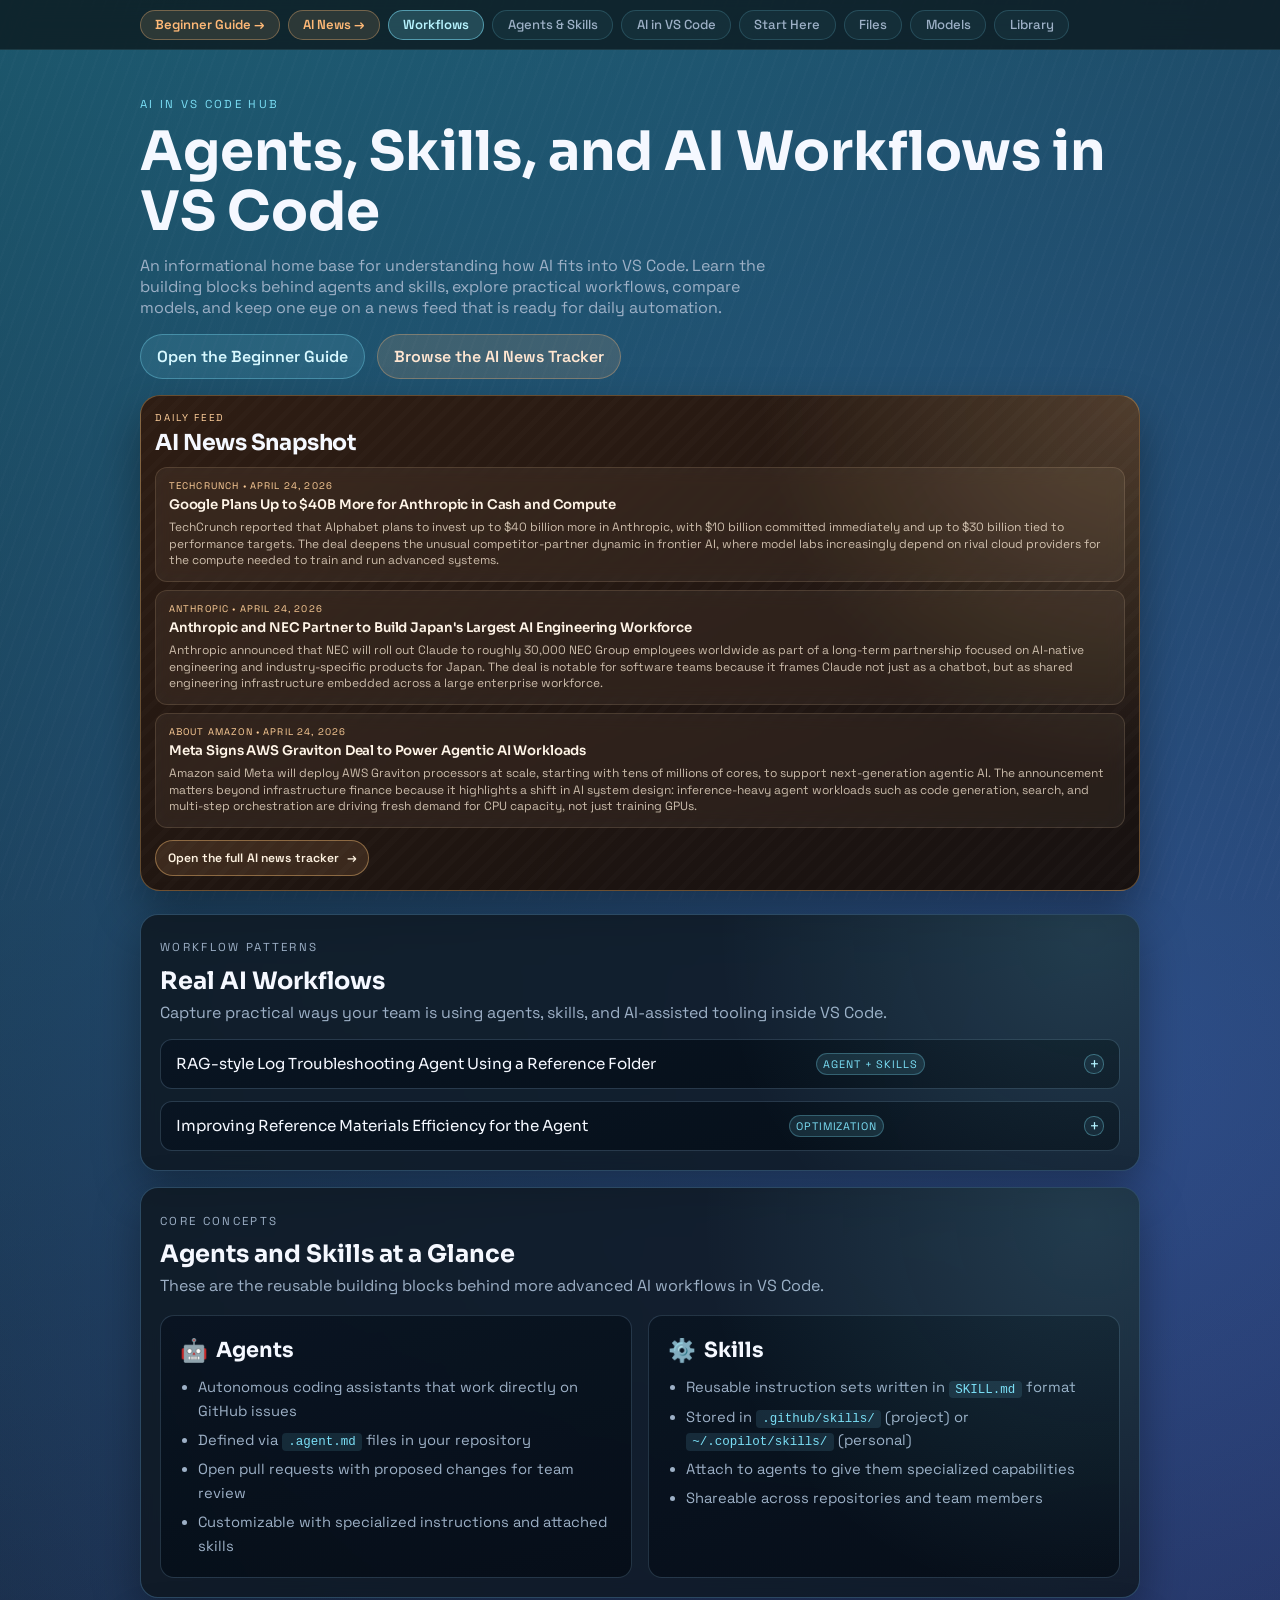
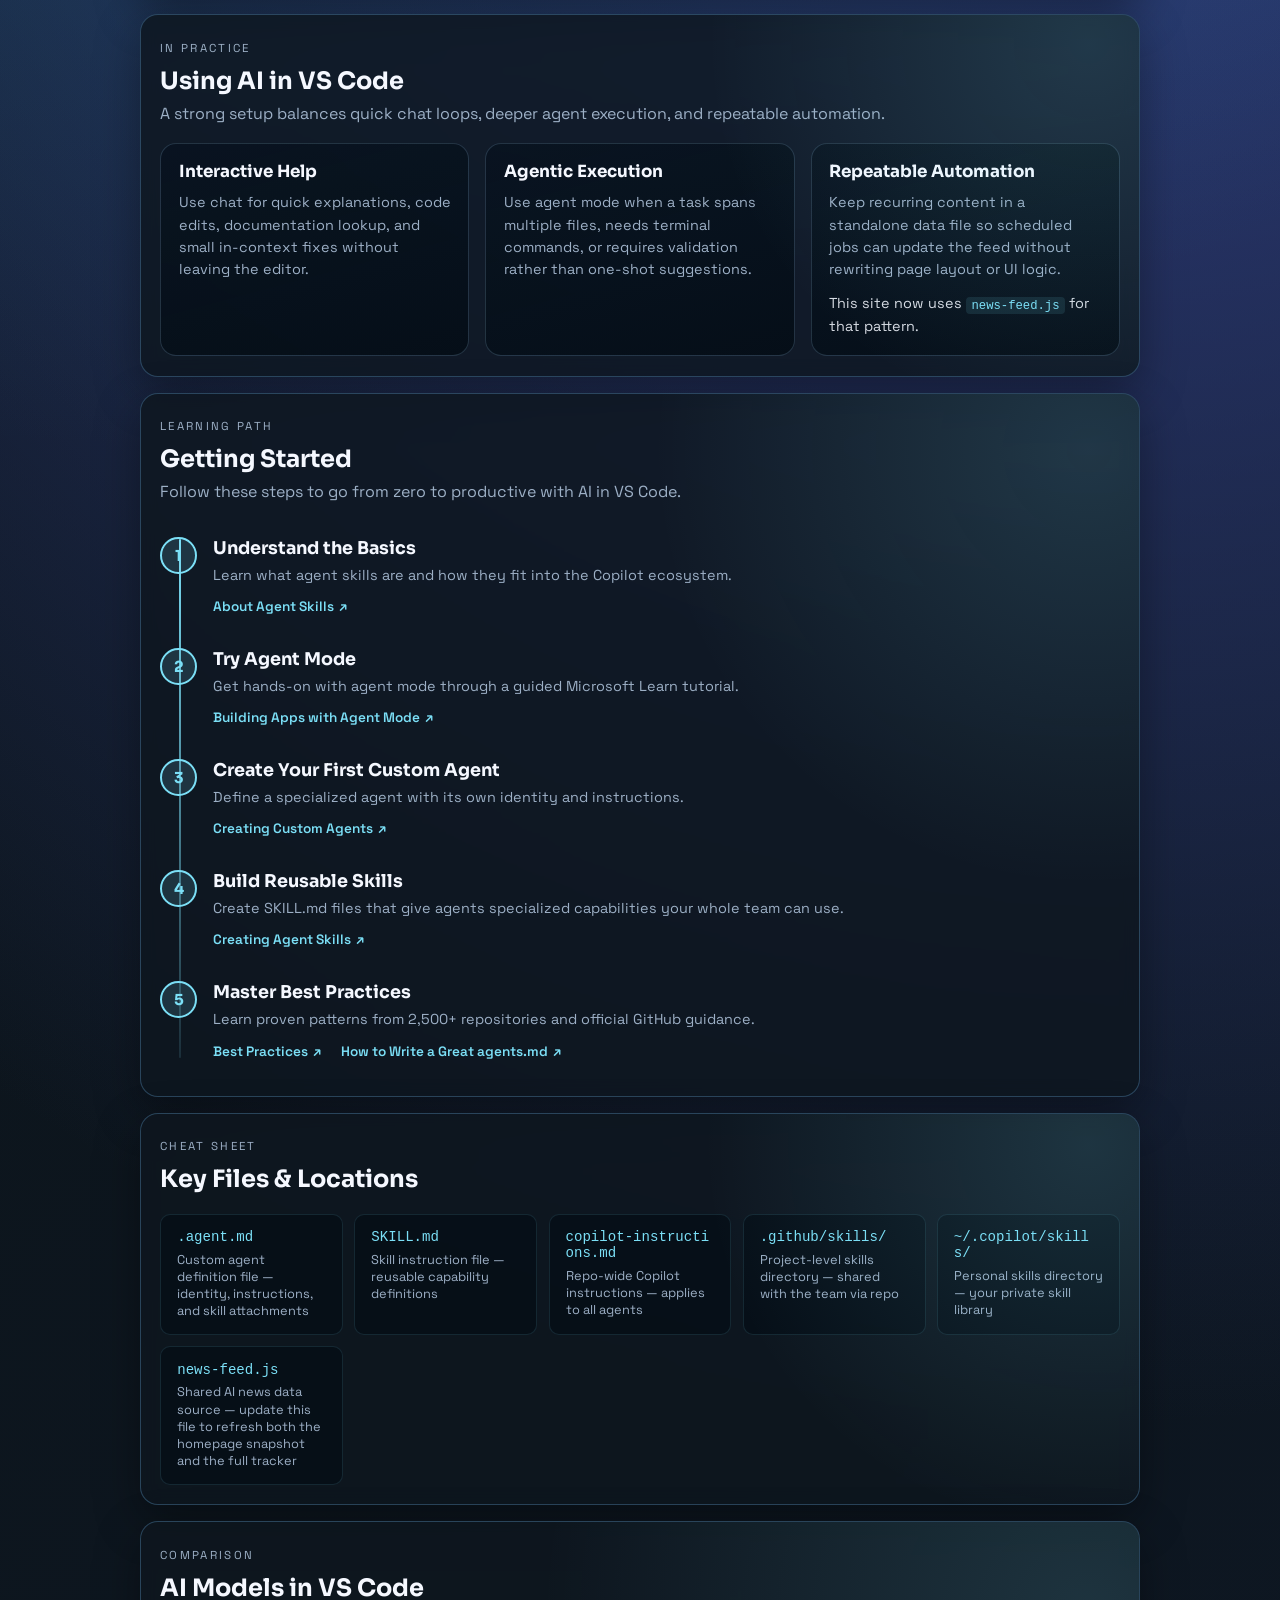
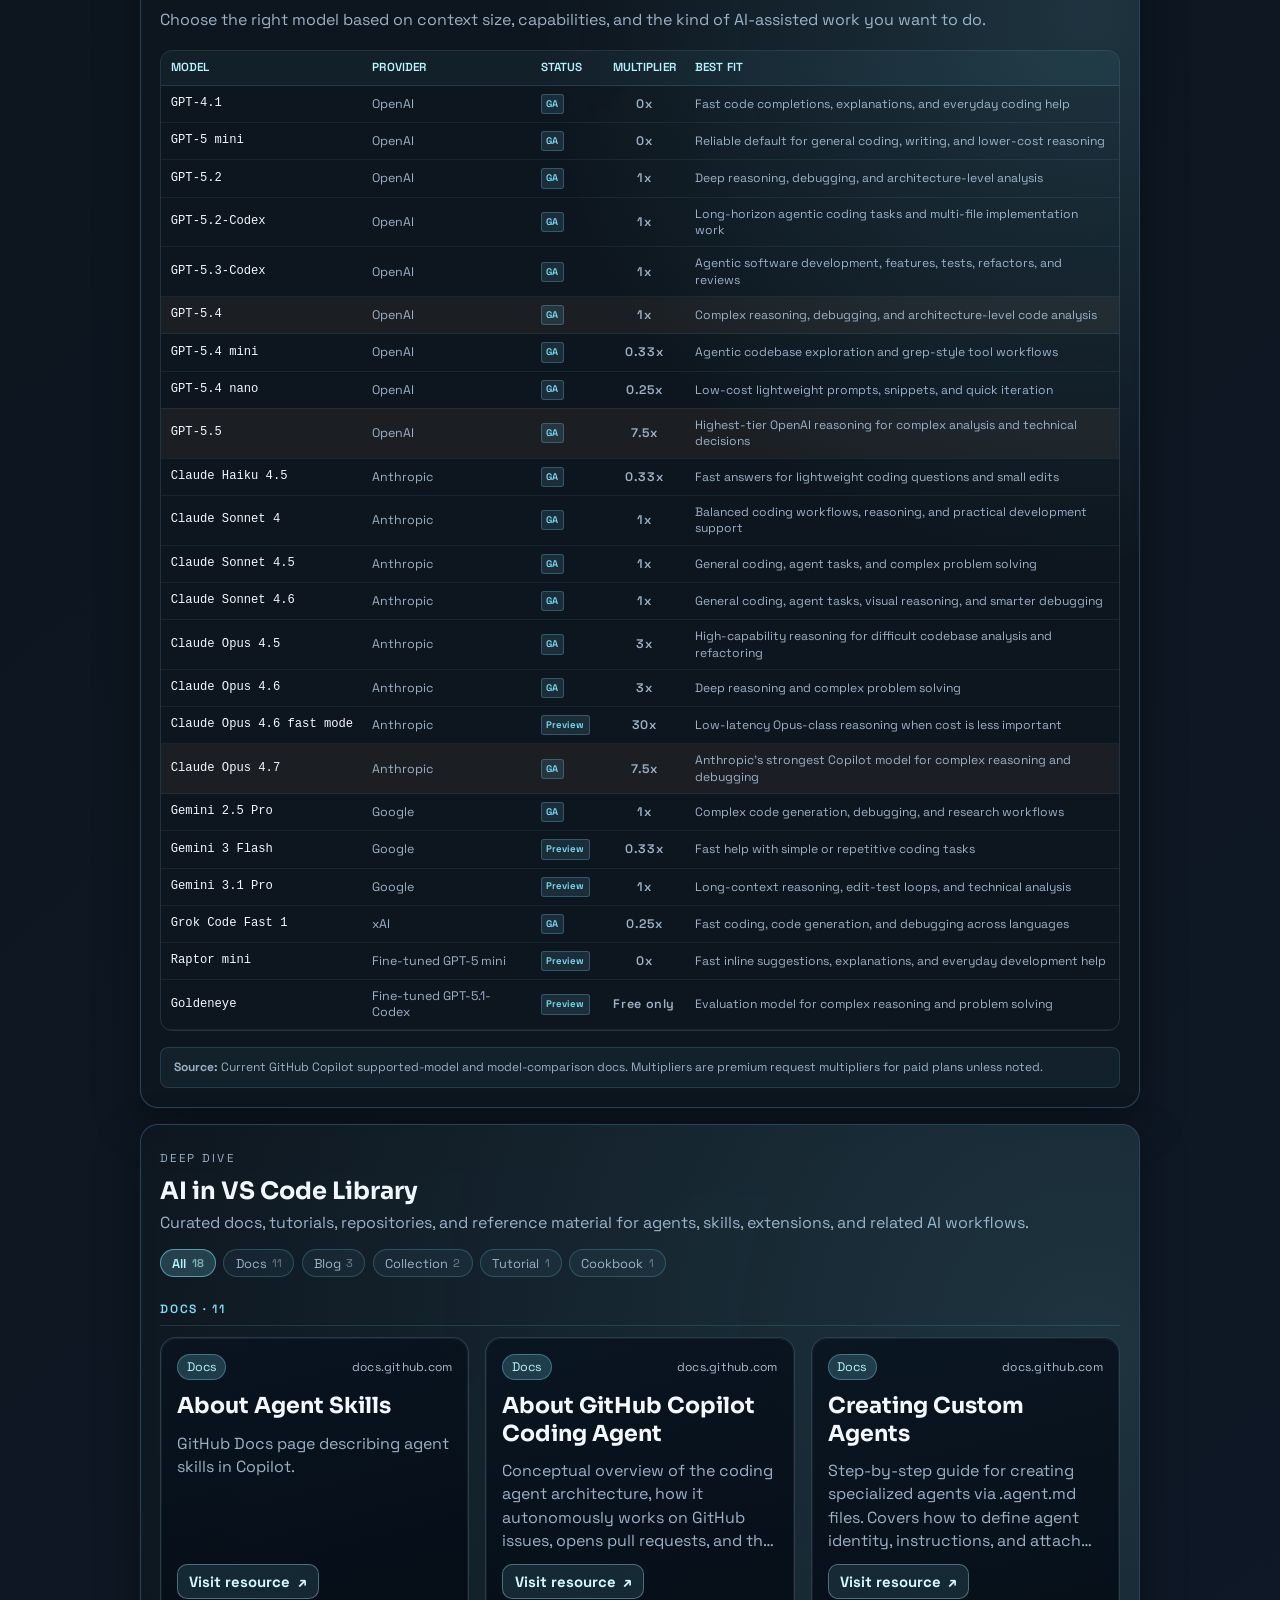
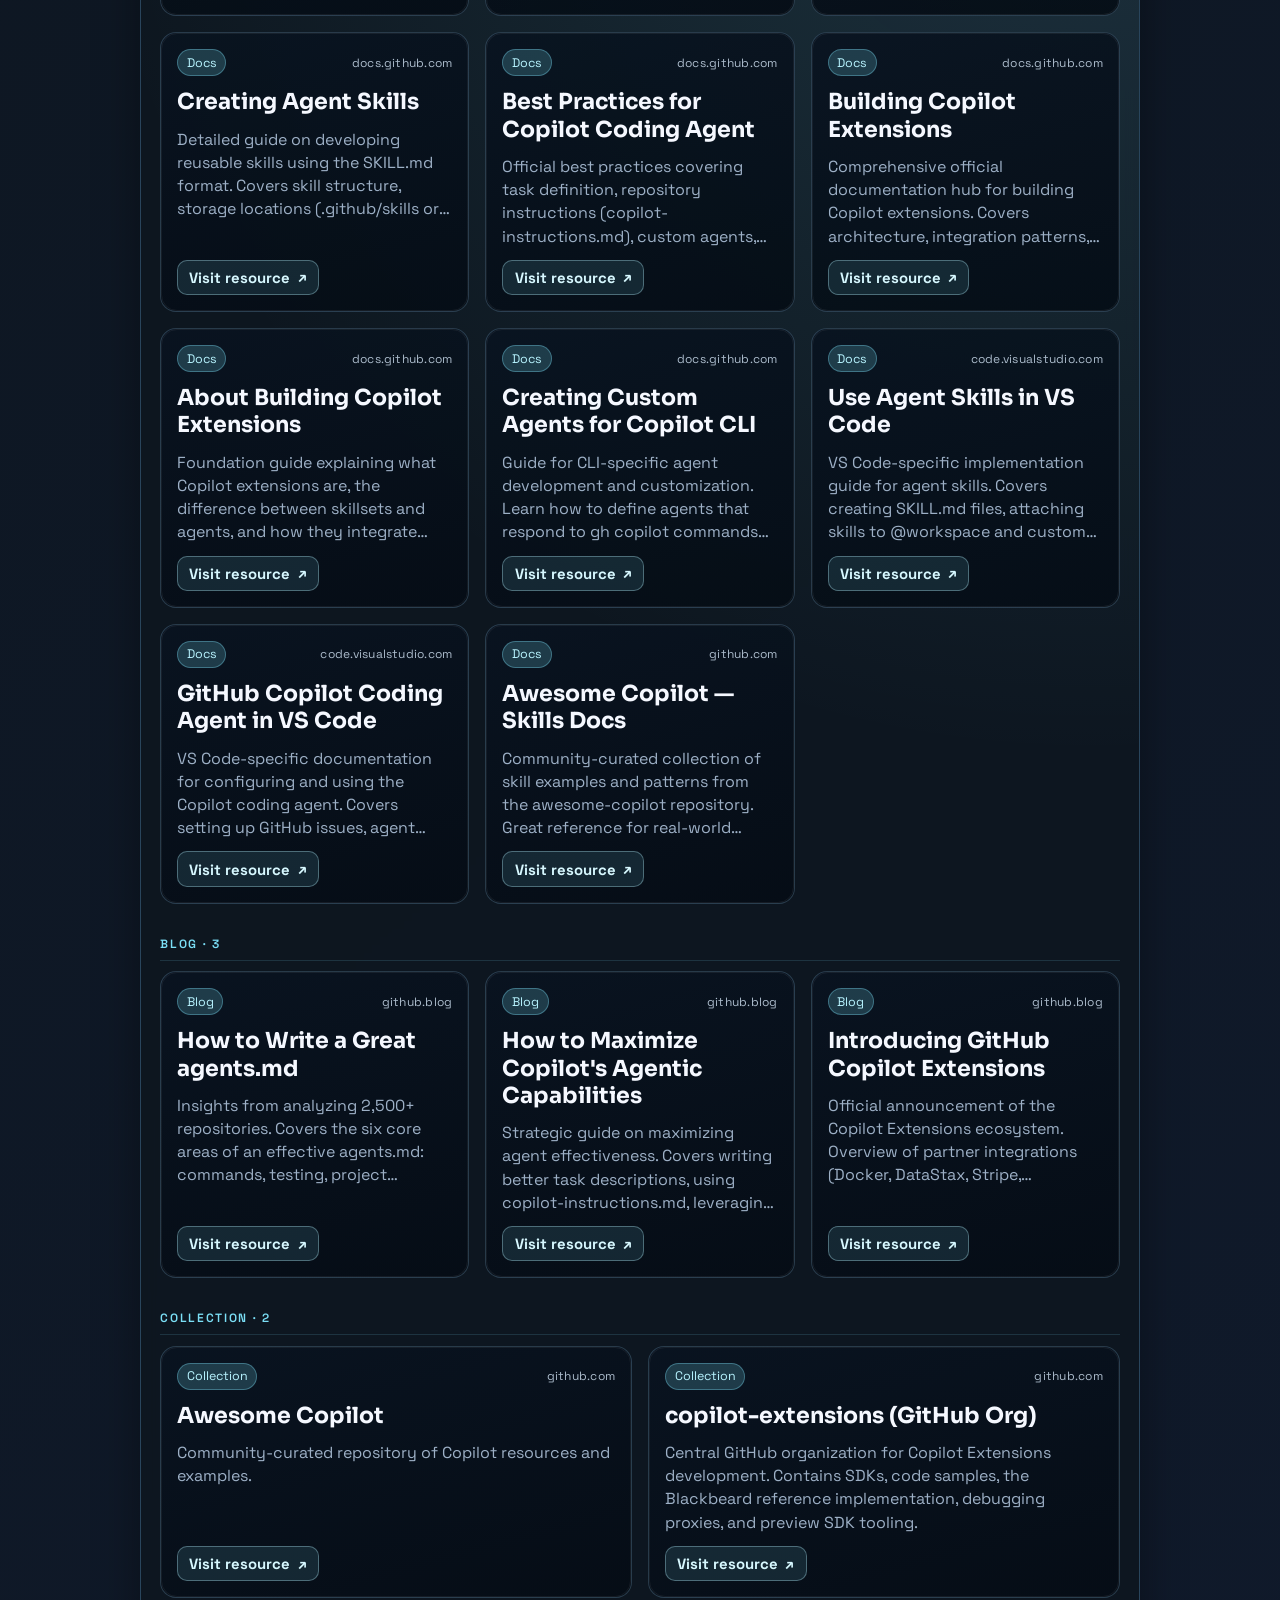
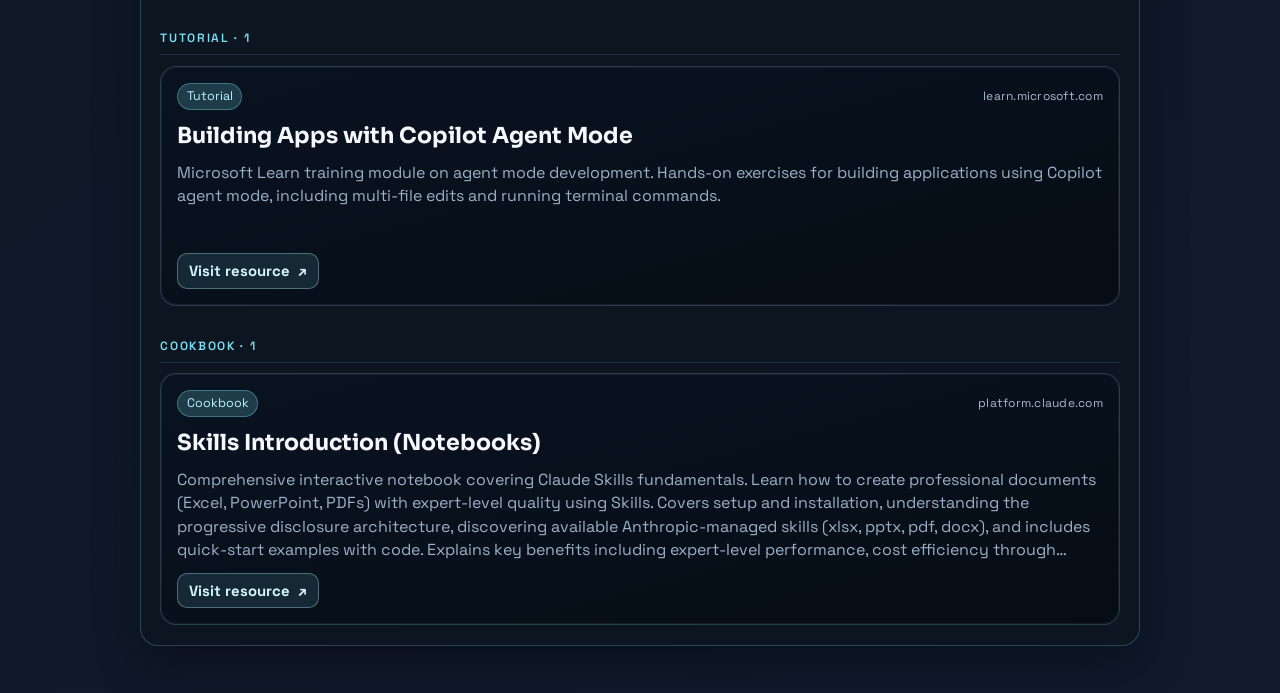
==== index.html @ 8aee8ef6 "Update Copilot model comparison table" ====
<!doctype html>
<html lang="en">
  <head>
    <meta charset="UTF-8" />
    <meta name="viewport" content="width=device-width, initial-scale=1.0" />
    <title>AI in VS Code Hub — Agents, Skills, News &amp; Workflows</title>
    <meta
      name="description"
      content="An informational hub for using AI in VS Code. Learn agents and skills, explore practical workflows, compare models, and track AI news from a daily-updated feed."
    />
    <link rel="preconnect" href="https://fonts.googleapis.com" />
    <link rel="preconnect" href="https://fonts.gstatic.com" crossorigin />
    <link
      href="https://fonts.googleapis.com/css2?family=Space+Grotesk:wght@400;500;700&family=Sora:wght@500;700&display=swap"
      rel="stylesheet"
    />
    <link rel="stylesheet" href="styles.css" />
  </head>
  <body>
    <div class="background-glow" aria-hidden="true"></div>

    <!-- ── Sticky Section Nav ─────────────────────────────── -->
    <nav class="section-nav nav-visible-always" id="section-nav" aria-label="Page sections">
      <div class="section-nav-inner">
        <a href="guide.html" class="nav-pill nav-pill-back">Beginner Guide &#8594;</a>
        <a href="news.html" class="nav-pill nav-pill-back">AI News &#8594;</a>
        <a href="#use-cases" class="nav-pill active">Workflows</a>
        <a href="#overview" class="nav-pill active">Agents &amp; Skills</a>
        <a href="#ai-in-vscode" class="nav-pill">AI in VS Code</a>
        <a href="#getting-started" class="nav-pill">Start Here</a>
        <a href="#quick-ref" class="nav-pill">Files</a>
        <a href="#models" class="nav-pill">Models</a>
        <a href="#resources" class="nav-pill">Library</a>
      </div>
    </nav>

    <main class="page">

      <!-- ── Hero + News Sidebar ───────────────────────────── -->
      <section class="hero-shell reveal" aria-labelledby="page-title">
        <header class="hero">
          <p class="eyebrow">AI in VS Code Hub</p>
          <h1 id="page-title">Agents, Skills, and AI Workflows in VS Code</h1>
          <p class="hero-copy">
            An informational home base for understanding how AI fits into VS Code.
            Learn the building blocks behind agents and skills, explore practical workflows,
            compare models, and keep one eye on a news feed that is ready for daily automation.
          </p>
          <div class="hero-actions">
            <a href="guide.html" class="hero-guide-link">Open the Beginner Guide</a>
            <a href="news.html" class="hero-guide-link hero-guide-link-secondary">Browse the AI News Tracker</a>
          </div>
        </header>

        <aside class="news-sidebar" aria-labelledby="latest-news-heading">
          <div class="news-sidebar-head">
            <p class="news-sidebar-kicker">Daily Feed</p>
            <h2 id="latest-news-heading">AI News Snapshot</h2>

          </div>
          <div class="latest-news-list" id="latest-news-list" role="list"></div>
          <a class="news-sidebar-link" href="news.html">Open the full AI news tracker</a>
        </aside>
      </section>

      <!-- ── Use Cases Panel ──────────────────────────────── -->
      <section class="panel reveal" id="use-cases" aria-labelledby="use-cases-heading">
        <div class="panel-head">
          <p class="eyebrow">Workflow Patterns</p>
          <h2 id="use-cases-heading">Real AI Workflows</h2>
          <p>Capture practical ways your team is using agents, skills, and AI-assisted tooling inside VS Code.</p>
        </div>

        <div class="use-cases-list">
          <details class="use-case-item">
            <summary>
              <span class="use-case-title">RAG-style Log Troubleshooting Agent Using a Reference Folder</span>
              <span class="use-case-tag">Agent + Skills</span>
            </summary>
            <div class="use-case-body">
              <p>
                Build a dedicated Copilot agent that uses a reference folder of documentation you choose and can alter,
                incident notes, and snippets of common issues to troubleshoot new logs faster with retrieval-style context.
              </p>

              <h3>How To Set It Up</h3>
              <ol class="use-case-steps">
                <li>Create a <code>reference/</code> folder with the exact reference documents you want it to use, known error signatures, and resolution notes.</li>
                <li>Add a custom <code>.agent.md</code> focused on troubleshooting and root-cause analysis.</li>
                <li>Create one or more <code>SKILL.md</code> files for parsing logs, matching patterns, and proposing fixes.</li>
                <li>Attach those skills to the agent so it consistently follows your triage workflow.</li>
                <li>Prompt the agent with new logs and ask it to compare against the reference folder before recommending actions.</li>

              </ol>

              <h3>Why This Works Well</h3>
              <ul class="use-case-points">
                <li>Keeps the agent focused, and if you add limits to the tools it can't attempt any rewrites.</li>
                <li>Reduces repeated manual searching across old tickets and files.</li>
                <li>You are able to prompt it to ensure the responses it gives meet your standards to reduce edits before passing information along, and to speed checking the results</li>
                <li>You can ask for it to find links to the information in the documentation to support its answers</li>
              </ul>

              <h3>Copilot Build Assist</h3>
              <p>
                Copilot can help generate both the agent and skills: ask it to scaffold your
                <code>.agent.md</code>, draft <code>SKILL.md</code> instructions, and refine prompts for better
                troubleshooting output over time.
              </p>
              <p>
                <strong>Tip:</strong> Use Copilot and explain what you want the agent to focus on. After it writes the
                agent for you, ask Copilot if there are any useful skills it sees that might help the agent
                function better. It is amazing what it can come up with to help itself improve.
              </p>
            </div>
          </details>

          <details class="use-case-item">
            <summary>
              <span class="use-case-title">Improving Reference Materials Efficiency for the Agent</span>
              <span class="use-case-tag">Optimization</span>
            </summary>
            <div class="use-case-body">
              <p>
                You can take the reference folder you created, and prompt the agent to go through the files and restructure them for its efficiency. Create new documents to document types that are more efficient, and rename or reorganize to improve retrieval, and use less tokens. This is a great way to optimize the agent's performance without changing the underlying code of the agent or skills, just by improving the materials it uses to reference.
              </p>
              <br />
              <p>
                <strong>Tip:</strong> Make sure you tell the agent not to 'rewrite' the information, but to only restructure it. You don't want to lose any of the important information, just make it more efficient for the agent to reference.
              </p>
            </div>
          </details>
        </div>
      </section>

      <!-- ── Overview Panel ─────────────────────────────────── -->
      <section class="panel reveal" id="overview" aria-labelledby="overview-heading">
        <div class="panel-head">
          <p class="eyebrow">Core Concepts</p>
          <h2 id="overview-heading">Agents and Skills at a Glance</h2>
          <p>These are the reusable building blocks behind more advanced AI workflows in VS Code.</p>
        </div>
        <div class="overview-grid">
          <div class="overview-card">
            <h3>
              <span class="overview-icon" aria-hidden="true">&#x1F916;</span>
              Agents
            </h3>
            <ul class="overview-list">
              <li>Autonomous coding assistants that work directly on GitHub issues</li>
              <li>Defined via <code>.agent.md</code> files in your repository</li>
              <li>Open pull requests with proposed changes for team review</li>
              <li>Customizable with specialized instructions and attached skills</li>
            </ul>
          </div>
          <div class="overview-card">
            <h3>
              <span class="overview-icon" aria-hidden="true">&#x2699;&#xFE0F;</span>
              Skills
            </h3>
            <ul class="overview-list">
              <li>Reusable instruction sets written in <code>SKILL.md</code> format</li>
              <li>Stored in <code>.github/skills/</code> (project) or <code>~/.copilot/skills/</code> (personal)</li>
              <li>Attach to agents to give them specialized capabilities</li>
              <li>Shareable across repositories and team members</li>
            </ul>
          </div>
        </div>
      </section>

      <!-- ── AI in VS Code Panel ───────────────────────────── -->
      <section class="panel reveal" id="ai-in-vscode" aria-labelledby="ai-vscode-heading">
        <div class="panel-head">
          <p class="eyebrow">In Practice</p>
          <h2 id="ai-vscode-heading">Using AI in VS Code</h2>
          <p>A strong setup balances quick chat loops, deeper agent execution, and repeatable automation.</p>
        </div>
        <div class="workflow-grid">
          <article class="workflow-card">
            <h3>Interactive Help</h3>
            <p>Use chat for quick explanations, code edits, documentation lookup, and small in-context fixes without leaving the editor.</p>
          </article>
          <article class="workflow-card">
            <h3>Agentic Execution</h3>
            <p>Use agent mode when a task spans multiple files, needs terminal commands, or requires validation rather than one-shot suggestions.</p>
          </article>
          <article class="workflow-card">
            <h3>Repeatable Automation</h3>
            <p>Keep recurring content in a standalone data file so scheduled jobs can update the feed without rewriting page layout or UI logic.</p>
            <p class="workflow-note">This site now uses <code>news-feed.js</code> for that pattern.</p>
          </article>
        </div>
      </section>

      <!-- ── Getting Started Panel ──────────────────────────── -->
      <section class="panel reveal" id="getting-started" aria-labelledby="gs-heading">
        <div class="panel-head">
          <p class="eyebrow">Learning Path</p>
          <h2 id="gs-heading">Getting Started</h2>
          <p>Follow these steps to go from zero to productive with AI in VS Code.</p>
        </div>
        <div class="steps-timeline">

          <div class="step-card">
            <span class="step-number">1</span>
            <div class="step-body">
              <h3>Understand the Basics</h3>
              <p>Learn what agent skills are and how they fit into the Copilot ecosystem.</p>
              <a class="step-link" href="https://docs.github.com/en/copilot/concepts/agents/about-agent-skills" target="_blank" rel="noreferrer noopener">
                About Agent Skills <span aria-hidden="true">↗</span>
              </a>
            </div>
          </div>

          <div class="step-card">
            <span class="step-number">2</span>
            <div class="step-body">
              <h3>Try Agent Mode</h3>
              <p>Get hands-on with agent mode through a guided Microsoft Learn tutorial.</p>
              <a class="step-link" href="https://learn.microsoft.com/en-us/training/modules/github-copilot-agent-mode/" target="_blank" rel="noreferrer noopener">
                Building Apps with Agent Mode <span aria-hidden="true">↗</span>
              </a>
            </div>
          </div>

          <div class="step-card">
            <span class="step-number">3</span>
            <div class="step-body">
              <h3>Create Your First Custom Agent</h3>
              <p>Define a specialized agent with its own identity and instructions.</p>
              <a class="step-link" href="https://docs.github.com/en/copilot/how-tos/use-copilot-agents/coding-agent/create-custom-agents" target="_blank" rel="noreferrer noopener">
                Creating Custom Agents <span aria-hidden="true">↗</span>
              </a>
            </div>
          </div>

          <div class="step-card">
            <span class="step-number">4</span>
            <div class="step-body">
              <h3>Build Reusable Skills</h3>
              <p>Create SKILL.md files that give agents specialized capabilities your whole team can use.</p>
              <a class="step-link" href="https://docs.github.com/en/copilot/how-tos/use-copilot-agents/coding-agent/create-skills" target="_blank" rel="noreferrer noopener">
                Creating Agent Skills <span aria-hidden="true">↗</span>
              </a>
            </div>
          </div>

          <div class="step-card">
            <span class="step-number">5</span>
            <div class="step-body">
              <h3>Master Best Practices</h3>
              <p>Learn proven patterns from 2,500+ repositories and official GitHub guidance.</p>
              <a class="step-link" href="https://docs.github.com/copilot/how-tos/agents/copilot-coding-agent/best-practices-for-using-copilot-to-work-on-tasks" target="_blank" rel="noreferrer noopener">
                Best Practices <span aria-hidden="true">↗</span>
              </a>
              <a class="step-link" href="https://github.blog/ai-and-ml/github-copilot/how-to-write-a-great-agents-md-lessons-from-over-2500-repositories/" target="_blank" rel="noreferrer noopener">
                How to Write a Great agents.md <span aria-hidden="true">↗</span>
              </a>
            </div>
          </div>

        </div>
      </section>

      <!-- ── Quick Reference Panel ──────────────────────────── -->
      <section class="panel reveal" id="quick-ref" aria-labelledby="qr-heading">
        <div class="panel-head">
          <p class="eyebrow">Cheat Sheet</p>
          <h2 id="qr-heading">Key Files &amp; Locations</h2>
        </div>
        <div class="ref-grid">
          <div class="ref-item">
            <code class="ref-file">.agent.md</code>
            <span class="ref-desc">Custom agent definition file — identity, instructions, and skill attachments</span>
          </div>
          <div class="ref-item">
            <code class="ref-file">SKILL.md</code>
            <span class="ref-desc">Skill instruction file — reusable capability definitions</span>
          </div>
          <div class="ref-item">
            <code class="ref-file">copilot-instructions.md</code>
            <span class="ref-desc">Repo-wide Copilot instructions — applies to all agents</span>
          </div>
          <div class="ref-item">
            <code class="ref-file">.github/skills/</code>
            <span class="ref-desc">Project-level skills directory — shared with the team via repo</span>
          </div>
          <div class="ref-item">
            <code class="ref-file">~/.copilot/skills/</code>
            <span class="ref-desc">Personal skills directory — your private skill library</span>
          </div>
          <div class="ref-item">
            <code class="ref-file">news-feed.js</code>
            <span class="ref-desc">Shared AI news data source — update this file to refresh both the homepage snapshot and the full tracker</span>
          </div>
        </div>
      </section>

      <!-- ── Models Panel ──────────────────────────────────── -->
      <section class="panel reveal" id="models" aria-labelledby="models-heading">
        <div class="panel-head">
          <p class="eyebrow">Comparison</p>
          <h2 id="models-heading">AI Models in VS Code</h2>
          <p>Choose the right model based on context size, capabilities, and the kind of AI-assisted work you want to do.</p>
        </div>
        <div class="table-wrapper">
          <table class="models-table">
            <thead>
              <tr>
                <th>Model</th>
                <th>Provider</th>
                <th>Status</th>
                <th>Multiplier</th>
                <th>Best Fit</th>
              </tr>
            </thead>
            <tbody>
              <tr>
                <td class="model-name">GPT-4.1</td>
                <td>OpenAI</td>
                <td><span class="cap-badge">GA</span></td>
                <td class="cost-free">0x</td>
                <td class="strengths">Fast code completions, explanations, and everyday coding help</td>
              </tr>
              <tr>
                <td class="model-name">GPT-5 mini</td>
                <td>OpenAI</td>
                <td><span class="cap-badge">GA</span></td>
                <td class="cost-free">0x</td>
                <td class="strengths">Reliable default for general coding, writing, and lower-cost reasoning</td>
              </tr>
              <tr>
                <td class="model-name">GPT-5.2</td>
                <td>OpenAI</td>
                <td><span class="cap-badge">GA</span></td>
                <td class="cost-std">1x</td>
                <td class="strengths">Deep reasoning, debugging, and architecture-level analysis</td>
              </tr>
              <tr>
                <td class="model-name">GPT-5.2-Codex</td>
                <td>OpenAI</td>
                <td><span class="cap-badge">GA</span></td>
                <td class="cost-std">1x</td>
                <td class="strengths">Long-horizon agentic coding tasks and multi-file implementation work</td>
              </tr>
              <tr>
                <td class="model-name">GPT-5.3-Codex</td>
                <td>OpenAI</td>
                <td><span class="cap-badge">GA</span></td>
                <td class="cost-std">1x</td>
                <td class="strengths">Agentic software development, features, tests, refactors, and reviews</td>
              </tr>
              <tr class="highlight">
                <td class="model-name">GPT-5.4</td>
                <td>OpenAI</td>
                <td><span class="cap-badge">GA</span></td>
                <td class="cost-std">1x</td>
                <td class="strengths">Complex reasoning, debugging, and architecture-level code analysis</td>
              </tr>
              <tr>
                <td class="model-name">GPT-5.4 mini</td>
                <td>OpenAI</td>
                <td><span class="cap-badge">GA</span></td>
                <td class="cost-low">0.33x</td>
                <td class="strengths">Agentic codebase exploration and grep-style tool workflows</td>
              </tr>
              <tr>
                <td class="model-name">GPT-5.4 nano</td>
                <td>OpenAI</td>
                <td><span class="cap-badge">GA</span></td>
                <td class="cost-low">0.25x</td>
                <td class="strengths">Low-cost lightweight prompts, snippets, and quick iteration</td>
              </tr>
              <tr class="highlight">
                <td class="model-name">GPT-5.5</td>
                <td>OpenAI</td>
                <td><span class="cap-badge">GA</span></td>
                <td class="cost-high">7.5x</td>
                <td class="strengths">Highest-tier OpenAI reasoning for complex analysis and technical decisions</td>
              </tr>
              <tr>
                <td class="model-name">Claude Haiku 4.5</td>
                <td>Anthropic</td>
                <td><span class="cap-badge">GA</span></td>
                <td class="cost-low">0.33x</td>
                <td class="strengths">Fast answers for lightweight coding questions and small edits</td>
              </tr>
              <tr>
                <td class="model-name">Claude Sonnet 4</td>
                <td>Anthropic</td>
                <td><span class="cap-badge">GA</span></td>
                <td class="cost-std">1x</td>
                <td class="strengths">Balanced coding workflows, reasoning, and practical development support</td>
              </tr>
              <tr>
                <td class="model-name">Claude Sonnet 4.5</td>
                <td>Anthropic</td>
                <td><span class="cap-badge">GA</span></td>
                <td class="cost-std">1x</td>
                <td class="strengths">General coding, agent tasks, and complex problem solving</td>
              </tr>
              <tr>
                <td class="model-name">Claude Sonnet 4.6</td>
                <td>Anthropic</td>
                <td><span class="cap-badge">GA</span></td>
                <td class="cost-std">1x</td>
                <td class="strengths">General coding, agent tasks, visual reasoning, and smarter debugging</td>
              </tr>
              <tr>
                <td class="model-name">Claude Opus 4.5</td>
                <td>Anthropic</td>
                <td><span class="cap-badge">GA</span></td>
                <td class="cost-high">3x</td>
                <td class="strengths">High-capability reasoning for difficult codebase analysis and refactoring</td>
              </tr>
              <tr>
                <td class="model-name">Claude Opus 4.6</td>
                <td>Anthropic</td>
                <td><span class="cap-badge">GA</span></td>
                <td class="cost-high">3x</td>
                <td class="strengths">Deep reasoning and complex problem solving</td>
              </tr>
              <tr>
                <td class="model-name">Claude Opus 4.6 fast mode</td>
                <td>Anthropic</td>
                <td><span class="cap-badge">Preview</span></td>
                <td class="cost-high">30x</td>
                <td class="strengths">Low-latency Opus-class reasoning when cost is less important</td>
              </tr>
              <tr class="highlight">
                <td class="model-name">Claude Opus 4.7</td>
                <td>Anthropic</td>
                <td><span class="cap-badge">GA</span></td>
                <td class="cost-high">7.5x</td>
                <td class="strengths">Anthropic's strongest Copilot model for complex reasoning and debugging</td>
              </tr>
              <tr>
                <td class="model-name">Gemini 2.5 Pro</td>
                <td>Google</td>
                <td><span class="cap-badge">GA</span></td>
                <td class="cost-std">1x</td>
                <td class="strengths">Complex code generation, debugging, and research workflows</td>
              </tr>
              <tr>
                <td class="model-name">Gemini 3 Flash</td>
                <td>Google</td>
                <td><span class="cap-badge">Preview</span></td>
                <td class="cost-low">0.33x</td>
                <td class="strengths">Fast help with simple or repetitive coding tasks</td>
              </tr>
              <tr>
                <td class="model-name">Gemini 3.1 Pro</td>
                <td>Google</td>
                <td><span class="cap-badge">Preview</span></td>
                <td class="cost-std">1x</td>
                <td class="strengths">Long-context reasoning, edit-test loops, and technical analysis</td>
              </tr>
              <tr>
                <td class="model-name">Grok Code Fast 1</td>
                <td>xAI</td>
                <td><span class="cap-badge">GA</span></td>
                <td class="cost-low">0.25x</td>
                <td class="strengths">Fast coding, code generation, and debugging across languages</td>
              </tr>
              <tr>
                <td class="model-name">Raptor mini</td>
                <td>Fine-tuned GPT-5 mini</td>
                <td><span class="cap-badge">Preview</span></td>
                <td class="cost-free">0x</td>
                <td class="strengths">Fast inline suggestions, explanations, and everyday development help</td>
              </tr>
              <tr>
                <td class="model-name">Goldeneye</td>
                <td>Fine-tuned GPT-5.1-Codex</td>
                <td><span class="cap-badge">Preview</span></td>
                <td class="cost-free">Free only</td>
                <td class="strengths">Evaluation model for complex reasoning and problem solving</td>
              </tr>
            </tbody>
          </table>
        </div>
        <div class="legend-info">
          <p><strong>Source:</strong> Current GitHub Copilot supported-model and model-comparison docs. Multipliers are premium request multipliers for paid plans unless noted.</p>
        </div>
      </section>

      <!-- ── Resource Library (existing) ────────────────────── -->
      <section class="panel reveal" id="resources" aria-labelledby="resource-list-heading">
        <div class="panel-head">
          <p class="eyebrow">Deep Dive</p>
          <h2 id="resource-list-heading">AI in VS Code Library</h2>
          <p>Curated docs, tutorials, repositories, and reference material for agents, skills, extensions, and related AI workflows.</p>
          <div class="filter-bar" id="filter-bar" role="tablist" aria-label="Filter by category"></div>
        </div>
        <div id="resource-grid" role="list"></div>
      </section>

    </main>

    <template id="resource-card-template">
      <article class="resource-card" role="listitem">
        <div class="card-top">
          <span class="chip"></span>
          <span class="source"></span>
        </div>
        <h3></h3>
        <p class="note"></p>
        <div class="card-actions">
          <a class="visit-link" target="_blank" rel="noreferrer noopener">Visit resource</a>
        </div>
      </article>
    </template>

    <script src="news-feed.js"></script>
    <script src="script.js"></script>
  </body>
</html>
---- styles.css ----
:root {
  --bg-start: #0b1316;
  --bg-end: #101a2c;
  --panel: rgba(14, 22, 31, 0.82);
  --panel-border: rgba(120, 196, 255, 0.27);
  --text: #f5f8ff;
  --muted: #9db0c6;
  --accent: #7bdff6;
  --accent-2: #ffb977;
  --danger: #ff7f7f;
  --shadow: 0 16px 45px rgba(0, 0, 0, 0.35);
}

*,
*::before,
*::after {
  box-sizing: border-box;
}

html {
  scroll-behavior: smooth;
  scroll-padding-top: 4rem;
}

body {
  margin: 0;
  min-height: 100vh;
  font-family: "Space Grotesk", sans-serif;
  color: var(--text);
  background: radial-gradient(circle at 15% -10%, #1f6c82 0, transparent 35%),
    radial-gradient(circle at 85% 15%, #33428a 0, transparent 32%),
    linear-gradient(140deg, var(--bg-start), var(--bg-end));
}

.background-glow {
  position: fixed;
  inset: 0;
  pointer-events: none;
  background: repeating-linear-gradient(
    110deg,
    rgba(255, 255, 255, 0.015),
    rgba(255, 255, 255, 0.015) 2px,
    transparent 2px,
    transparent 11px
  );
  animation: drift 16s linear infinite;
}

.page {
  width: min(1000px, 94vw);
  margin: 0 auto;
  padding: 2.2rem 0 3rem;
}

.hero-shell {
  display: grid;
  grid-template-columns: 1fr;
  gap: 1rem;
  align-items: start;
  margin-bottom: 1.4rem;
}

.hero {
  margin-bottom: 1.4rem;
}

.hero-shell .hero {
  margin-bottom: 0;
}

.eyebrow {
  letter-spacing: 0.2em;
  text-transform: uppercase;
  font-size: 0.72rem;
  color: var(--accent);
  margin-bottom: 0.7rem;
}

h1,
h2,
h3 {
  font-family: "Sora", sans-serif;
}

h1 {
  margin: 0;
  font-size: clamp(2rem, 5vw, 3.4rem);
  line-height: 1.1;
}

.hero-copy {
  margin-top: 0.8rem;
  max-width: 66ch;
  color: var(--muted);
}

.hero-actions {
  display: flex;
  flex-wrap: wrap;
  gap: 0.75rem;
  margin-top: 1rem;
}

.hero-guide-link {
  display: inline-flex;
  align-items: center;
  gap: 0.4rem;
  padding: 0.7rem 1rem;
  border-radius: 999px;
  border: 1px solid rgba(123, 223, 246, 0.35);
  background: rgba(123, 223, 246, 0.12);
  color: #d7f8ff;
  text-decoration: none;
  font-weight: 600;
  transition: background 160ms ease, border-color 160ms ease, transform 160ms ease;
}

.hero-guide-link:hover,
.hero-guide-link:focus-visible {
  background: rgba(123, 223, 246, 0.2);
  border-color: rgba(123, 223, 246, 0.58);
  transform: translateY(-1px);
}

.hero-guide-link-secondary {
  background: rgba(255, 185, 119, 0.14);
  border-color: rgba(255, 185, 119, 0.32);
  color: #ffe6d1;
}

.hero-guide-link-secondary:hover,
.hero-guide-link-secondary:focus-visible {
  background: rgba(255, 185, 119, 0.2);
  border-color: rgba(255, 185, 119, 0.58);
}

.news-sidebar {
  position: relative;
  overflow: hidden;
  border-radius: 20px;
  padding: 0.9rem;
  border: 1px solid rgba(255, 196, 119, 0.32);
  background:
    radial-gradient(circle at top right, rgba(255, 214, 153, 0.2), transparent 34%),
    linear-gradient(160deg, rgba(47, 27, 16, 0.96), rgba(23, 15, 12, 0.96));
  box-shadow: 0 22px 45px rgba(0, 0, 0, 0.34);
}

.news-sidebar::before {
  content: "";
  position: absolute;
  inset: 0;
  pointer-events: none;
  background: repeating-linear-gradient(
    135deg,
    rgba(255, 255, 255, 0.018),
    rgba(255, 255, 255, 0.018) 5px,
    transparent 5px,
    transparent 14px
  );
  opacity: 0.7;
}

.news-sidebar > * {
  position: relative;
  z-index: 1;
}

.news-sidebar-head h2 {
  margin: 0;
  font-size: clamp(1.08rem, 1.8vw, 1.38rem);
  line-height: 1.15;
  letter-spacing: -0.02em;
}

.news-sidebar-head p:last-child {
  margin: 0.45rem 0 0;
  color: rgba(255, 233, 205, 0.78);
  line-height: 1.4;
  font-size: 0.8rem;
}

.news-sidebar-kicker {
  margin: 0 0 0.4rem;
  color: #ffcf9a;
  font-size: 0.62rem;
  letter-spacing: 0.18em;
  text-transform: uppercase;
}

.latest-news-list {
  display: grid;
  gap: 0.55rem;
  margin-top: 0.75rem;
}

.latest-news-card {
  padding: 0.72rem 0.78rem;
  border-radius: 12px;
  background: rgba(255, 244, 230, 0.06);
  border: 1px solid rgba(255, 214, 163, 0.14);
  backdrop-filter: blur(8px);
  -webkit-backdrop-filter: blur(8px);
}

.latest-news-meta {
  margin: 0;
  color: #ffcf9a;
  text-transform: uppercase;
  letter-spacing: 0.12em;
  font-size: 0.6rem;
}

.latest-news-title {
  margin: 0.28rem 0 0;
  font-size: 0.83rem;
  line-height: 1.28;
  letter-spacing: -0.01em;
}

.latest-news-title a {
  color: #fff5e8;
  text-decoration: none;
  font-weight: 600;
}

.latest-news-title a:hover,
.latest-news-title a:focus-visible {
  color: #ffd6aa;
}

.latest-news-summary {
  margin: 0.38rem 0 0;
  color: rgba(255, 239, 219, 0.75);
  font-size: 0.75rem;
  line-height: 1.38;
  display: -webkit-box;
  -webkit-line-clamp: 3;
  line-clamp: 3;
  -webkit-box-orient: vertical;
  overflow: hidden;
}

.news-sidebar-link {
  display: inline-flex;
  align-items: center;
  gap: 0.45rem;
  margin-top: 0.75rem;
  padding: 0.58rem 0.72rem;
  border-radius: 999px;
  border: 1px solid rgba(255, 196, 119, 0.42);
  background: rgba(255, 185, 119, 0.12);
  color: #fff3e2;
  font-weight: 600;
  font-size: 0.76rem;
  letter-spacing: 0.01em;
  text-decoration: none;
  transition: transform 160ms ease, background 160ms ease, border-color 160ms ease;
}

.news-sidebar-link::after {
  content: "→";
}

.news-sidebar-link:hover,
.news-sidebar-link:focus-visible {
  transform: translateX(1px);
  background: rgba(255, 185, 119, 0.18);
  border-color: rgba(255, 196, 119, 0.58);
}

.workflow-grid {
  margin-top: 1.2rem;
  display: grid;
  grid-template-columns: repeat(auto-fit, minmax(220px, 1fr));
  gap: 1rem;
}

.workflow-card {
  border: 1px solid rgba(164, 216, 255, 0.18);
  border-radius: 16px;
  padding: 1.1rem;
  background: linear-gradient(165deg, rgba(9, 20, 33, 0.9), rgba(5, 13, 22, 0.86));
}

.workflow-card h3 {
  margin: 0 0 0.55rem 0;
  font-size: 1.05rem;
}

.workflow-card p {
  margin: 0;
  color: var(--muted);
  line-height: 1.55;
  font-size: 0.9rem;
}

.workflow-note {
  margin-top: 0.75rem !important;
  color: rgba(245, 248, 255, 0.88) !important;
}

.workflow-note code,
.news-callout code {
  font-size: 0.85em;
  padding: 0.1rem 0.33rem;
  border-radius: 4px;
  background: rgba(123, 223, 246, 0.11);
  color: var(--accent);
  font-family: "SF Mono", "Fira Code", "Cascadia Code", monospace;
}

.feed-status {
  margin: 0;
  padding: 0.9rem 1rem;
  border-radius: 14px;
  border: 1px dashed rgba(123, 223, 246, 0.28);
  background: rgba(123, 223, 246, 0.05);
  color: var(--muted);
  line-height: 1.5;
}

.panel {
  background: var(--panel);
  border: 1px solid var(--panel-border);
  border-radius: 18px;
  box-shadow: var(--shadow);
  padding: 1.2rem;
  -webkit-backdrop-filter: blur(8px);
  backdrop-filter: blur(8px);
  position: relative;
  overflow: hidden;
}

.panel::before {
  content: "";
  position: absolute;
  inset: 0;
  pointer-events: none;
  background: radial-gradient(circle at 95% 8%, rgba(123, 223, 246, 0.15), transparent 38%);
}

.panel + .panel {
  margin-top: 1rem;
}

.panel-head h2 {
  margin: 0;
}

.panel-head p {
  color: var(--muted);
  margin-top: 0.4rem;
}

/* ── Use Cases Accordion ───────────────────────────────── */
.use-cases-list {
  margin-top: 1rem;
  display: flex;
  flex-direction: column;
  gap: 0.75rem;
}

.use-case-item {
  border: 1px solid rgba(164, 216, 255, 0.2);
  border-radius: 12px;
  background: linear-gradient(165deg, rgba(9, 20, 33, 0.88), rgba(5, 13, 22, 0.88));
  overflow: hidden;
}

.use-case-item summary {
  list-style: none;
  cursor: pointer;
  display: flex;
  align-items: center;
  justify-content: space-between;
  gap: 0.8rem;
  padding: 0.8rem 0.95rem;
  font-family: "Sora", sans-serif;
  font-size: 0.95rem;
  color: var(--text);
}

.use-case-item summary::-webkit-details-marker {
  display: none;
}

.use-case-item summary::after {
  content: "+";
  width: 1.2rem;
  height: 1.2rem;
  display: inline-flex;
  align-items: center;
  justify-content: center;
  border-radius: 50%;
  font-size: 0.95rem;
  color: #b8f4ff;
  border: 1px solid rgba(123, 223, 246, 0.35);
  background: rgba(123, 223, 246, 0.08);
  flex-shrink: 0;
}

.use-case-item[open] summary::after {
  content: "−";
}

.use-case-title {
  line-height: 1.3;
}

.use-case-tag {
  font-family: "Space Grotesk", sans-serif;
  font-size: 0.68rem;
  text-transform: uppercase;
  letter-spacing: 0.08em;
  color: var(--accent);
  padding: 0.2rem 0.4rem;
  border-radius: 999px;
  background: rgba(123, 223, 246, 0.13);
  border: 1px solid rgba(123, 223, 246, 0.28);
}

.use-case-body {
  border-top: 1px solid rgba(123, 223, 246, 0.12);
  padding: 0.85rem 0.95rem 0.95rem;
  color: var(--muted);
}

.use-case-body h3 {
  margin: 0.65rem 0 0.35rem;
  font-size: 0.88rem;
  font-family: "Space Grotesk", sans-serif;
  letter-spacing: 0.02em;
}

.use-case-body p {
  margin: 0;
  font-size: 0.84rem;
  line-height: 1.45;
}

.use-case-steps,
.use-case-points {
  margin: 0.15rem 0 0;
  padding-left: 1.05rem;
  font-size: 0.82rem;
  line-height: 1.45;
}

.use-case-steps li + li,
.use-case-points li + li {
  margin-top: 0.22rem;
}

.use-case-body code {
  font-size: 0.83em;
  padding: 0.1rem 0.33rem;
  border-radius: 4px;
  background: rgba(123, 223, 246, 0.11);
  color: var(--accent);
  font-family: "SF Mono", "Fira Code", "Cascadia Code", monospace;
}

/* ── Filter bar ─────────────────────────────────────────── */
.filter-bar {
  display: flex;
  flex-wrap: wrap;
  gap: 0.45rem;
  margin-top: 1rem;
}

.filter-pill {
  display: inline-flex;
  align-items: center;
  gap: 0.35rem;
  padding: 0.28rem 0.7rem;
  border-radius: 999px;
  border: 1px solid rgba(123, 223, 246, 0.22);
  background: rgba(123, 223, 246, 0.06);
  color: var(--muted);
  font-family: "Space Grotesk", sans-serif;
  font-size: 0.8rem;
  cursor: pointer;
  transition: background 160ms ease, border-color 160ms ease, color 160ms ease;
}

.filter-pill:hover {
  background: rgba(123, 223, 246, 0.14);
  border-color: rgba(123, 223, 246, 0.42);
  color: var(--text);
}

.filter-pill.active {
  background: rgba(123, 223, 246, 0.2);
  border-color: rgba(123, 223, 246, 0.58);
  color: #b8f4ff;
  font-weight: 600;
}

.pill-count {
  font-size: 0.7rem;
  opacity: 0.65;
}

/* ── Grouped (all categories) view ─────────────────────── */
.category-container {
  display: flex;
  flex-direction: column;
  gap: 2rem;
  margin-top: 1.5rem;
}

.category-section {
  display: flex;
  flex-direction: column;
}

.category-header {
  font-family: "Space Grotesk", sans-serif;
  font-size: 0.75rem;
  font-weight: 600;
  text-transform: uppercase;
  letter-spacing: 0.14em;
  color: var(--accent);
  margin: 0 0 0.65rem 0;
  padding-bottom: 0.5rem;
  border-bottom: 1px solid rgba(123, 223, 246, 0.15);
}

/* ── Resource grid ──────────────────────────────────────── */
.resource-grid {
  margin-top: 1.15rem;
  display: grid;
  grid-template-columns: repeat(auto-fit, minmax(250px, 1fr));
  gap: 1rem;
}

.category-section .resource-grid {
  margin-top: 0;
}

.resource-card {
  border: 1px solid rgba(164, 216, 255, 0.22);
  border-radius: 16px;
  padding: 1rem;
  background: linear-gradient(165deg, rgba(9, 20, 33, 0.9), rgba(5, 13, 22, 0.9));
  display: flex;
  flex-direction: column;
  gap: 0.75rem;
  transition: transform 180ms ease, border-color 180ms ease, box-shadow 180ms ease;
  min-width: 0;
  min-height: 240px;
  position: relative;
  overflow: hidden;
}

.resource-card::after {
  content: "";
  position: absolute;
  inset: 0;
  border-radius: inherit;
  border: 1px solid rgba(255, 255, 255, 0.06);
  pointer-events: none;
}

.resource-card:hover {
  transform: translateY(-3px);
  border-color: rgba(255, 185, 119, 0.65);
  box-shadow: 0 14px 35px rgba(0, 0, 0, 0.32);
}

.card-top {
  display: flex;
  align-items: center;
  justify-content: space-between;
  gap: 0.5rem;
}

.chip {
  display: inline-flex;
  align-items: center;
  justify-content: center;
  font-size: 0.78rem;
  padding: 0.28rem 0.54rem;
  border-radius: 999px;
  background: rgba(123, 223, 246, 0.2);
  color: #b8f4ff;
  border: 1px solid rgba(123, 223, 246, 0.35);
}

.source {
  font-size: 0.75rem;
  letter-spacing: 0.02em;
  color: rgba(207, 224, 241, 0.82);
  text-transform: lowercase;
}

.resource-card h3 {
  margin: 0;
  line-height: 1.24;
  font-size: 1.38rem;
  overflow-wrap: anywhere;
  word-break: break-word;
}

.note {
  margin: 0;
  color: var(--muted);
  line-height: 1.45;
  display: -webkit-box;
  -webkit-line-clamp: 4;
  line-clamp: 4;
  -webkit-box-orient: vertical;
  overflow: hidden;
  overflow-wrap: anywhere;
  word-break: break-word;
}

.card-actions {
  margin-top: auto;
}

.visit-link {
  display: inline-flex;
  align-items: center;
  gap: 0.45rem;
  color: #d7f8ff;
  text-decoration: none;
  font-weight: 700;
  font-size: 0.93rem;
  border: 1px solid rgba(184, 244, 255, 0.34);
  background: rgba(123, 223, 246, 0.12);
  padding: 0.45rem 0.7rem;
  border-radius: 10px;
  transition: background-color 160ms ease, border-color 160ms ease, transform 160ms ease;
  overflow-wrap: anywhere;
  word-break: break-word;
}

.visit-link::after {
  content: "↗";
  font-size: 0.9rem;
}

.visit-link:hover,
.visit-link:focus-visible {
  background: rgba(255, 185, 119, 0.18);
  border-color: rgba(255, 185, 119, 0.55);
  transform: translateX(1px);
}

.visit-link:focus-visible {
  outline: 2px solid rgba(184, 244, 255, 0.6);
  outline-offset: 2px;
}

.reveal {
  opacity: 0;
  transform: translateY(10px);
  animation: reveal-up 700ms ease forwards;
}

.reveal:nth-of-type(2) {
  animation-delay: 120ms;
}

.reveal:nth-of-type(3) {
  animation-delay: 220ms;
}

@keyframes reveal-up {
  to {
    opacity: 1;
    transform: translateY(0);
  }
}

@keyframes drift {
  0% {
    transform: translateY(0);
  }
  50% {
    transform: translateY(8px);
  }
  100% {
    transform: translateY(0);
  }
}

/* ── Section Nav ───────────────────────────────────────── */
.section-nav {
  position: sticky;
  top: 0;
  z-index: 100;
  background: rgba(11, 19, 22, 0.72);
  -webkit-backdrop-filter: blur(14px);
  backdrop-filter: blur(14px);
  border-bottom: 1px solid rgba(123, 223, 246, 0.12);
  padding: 0.6rem 0;
  transform: translateY(-100%);
  opacity: 0;
  transition: transform 300ms ease, opacity 300ms ease;
}

.section-nav.nav-visible {
  transform: translateY(0);
  opacity: 1;
}

.section-nav-inner {
  width: min(1000px, 94vw);
  margin: 0 auto;
  display: flex;
  gap: 0.5rem;
  overflow-x: auto;
  scrollbar-width: none;
  -ms-overflow-style: none;
}

.section-nav-inner::-webkit-scrollbar {
  display: none;
}

.nav-pill {
  flex-shrink: 0;
  padding: 0.35rem 0.9rem;
  border-radius: 999px;
  border: 1px solid rgba(123, 223, 246, 0.18);
  background: rgba(123, 223, 246, 0.05);
  color: var(--muted);
  font-family: "Space Grotesk", sans-serif;
  font-size: 0.82rem;
  font-weight: 500;
  text-decoration: none;
  white-space: nowrap;
  transition: background 160ms ease, border-color 160ms ease, color 160ms ease;
}

.nav-pill:hover {
  background: rgba(123, 223, 246, 0.14);
  border-color: rgba(123, 223, 246, 0.4);
  color: var(--text);
}

.nav-pill.active {
  background: rgba(123, 223, 246, 0.2);
  border-color: rgba(123, 223, 246, 0.55);
  color: #b8f4ff;
  font-weight: 600;
}

/* ── Overview Grid ─────────────────────────────────────── */
.overview-grid {
  display: grid;
  grid-template-columns: 1fr 1fr;
  gap: 1rem;
  margin-top: 1.2rem;
}

.overview-card {
  border: 1px solid rgba(164, 216, 255, 0.18);
  border-radius: 14px;
  padding: 1.2rem;
  background: linear-gradient(165deg, rgba(9, 20, 33, 0.85), rgba(5, 13, 22, 0.85));
}

.overview-card h3 {
  margin: 0 0 0.8rem 0;
  font-size: 1.3rem;
  display: flex;
  align-items: center;
  gap: 0.5rem;
}

.overview-icon {
  font-size: 1.4rem;
}

.overview-list {
  margin: 0;
  padding-left: 1.1rem;
  color: var(--muted);
  line-height: 1.6;
  font-size: 0.92rem;
}

.overview-list li + li {
  margin-top: 0.35rem;
}

.overview-list code {
  font-size: 0.85em;
  padding: 0.12rem 0.4rem;
  border-radius: 4px;
  background: rgba(123, 223, 246, 0.12);
  color: var(--accent);
  font-family: "SF Mono", "Fira Code", "Cascadia Code", monospace;
}

/* ── Steps Timeline ────────────────────────────────────── */
.steps-timeline {
  display: flex;
  flex-direction: column;
  gap: 0;
  margin-top: 1.2rem;
  position: relative;
}

.steps-timeline::before {
  content: "";
  position: absolute;
  left: 1.15rem;
  top: 1.15rem;
  bottom: 1.15rem;
  width: 2px;
  background: linear-gradient(to bottom, var(--accent), rgba(123, 223, 246, 0.12));
  border-radius: 1px;
}

.step-card {
  display: flex;
  gap: 1rem;
  padding: 1rem 0;
  position: relative;
}

.step-number {
  flex-shrink: 0;
  width: 2.3rem;
  height: 2.3rem;
  display: flex;
  align-items: center;
  justify-content: center;
  border-radius: 50%;
  background: rgba(123, 223, 246, 0.15);
  border: 2px solid var(--accent);
  color: var(--accent);
  font-family: "Sora", sans-serif;
  font-weight: 700;
  font-size: 0.95rem;
  z-index: 1;
}

.step-body {
  flex: 1;
  min-width: 0;
}

.step-body h3 {
  margin: 0 0 0.3rem 0;
  font-size: 1.1rem;
  line-height: 1.3;
}

.step-body p {
  margin: 0 0 0.6rem 0;
  color: var(--muted);
  font-size: 0.9rem;
  line-height: 1.45;
}

.step-link {
  display: inline-flex;
  align-items: center;
  gap: 0.3rem;
  color: var(--accent);
  text-decoration: none;
  font-size: 0.85rem;
  font-weight: 600;
  transition: color 160ms ease;
  margin-right: 1rem;
}

.step-link:hover {
  color: var(--accent-2);
}

/* ── Reference Grid ────────────────────────────────────── */
.ref-grid {
  display: grid;
  grid-template-columns: repeat(auto-fit, minmax(180px, 1fr));
  gap: 0.7rem;
  margin-top: 1.2rem;
}

.ref-item {
  display: flex;
  flex-direction: column;
  gap: 0.35rem;
  padding: 0.9rem 1rem;
  border-radius: 10px;
  background: rgba(5, 13, 22, 0.7);
  border: 1px solid rgba(123, 223, 246, 0.12);
}

.ref-file {
  font-family: "SF Mono", "Fira Code", "Cascadia Code", monospace;
  font-size: 0.88rem;
  color: var(--accent);
  word-break: break-all;
}

.ref-desc {
  font-size: 0.8rem;
  color: var(--muted);
  line-height: 1.35;
}

/* ── Models Table ──────────────────────────────────────── */
.table-wrapper {
  overflow-x: auto;
  margin-top: 1.2rem;
  border-radius: 12px;
  border: 1px solid rgba(164, 216, 255, 0.15);
}

.models-table {
  width: 100%;
  border-collapse: collapse;
  font-size: 0.78rem;
  line-height: 1.3;
}

.models-table thead {
  background: rgba(123, 223, 246, 0.05);
  border-bottom: 1px solid rgba(123, 223, 246, 0.2);
}

.models-table th {
  padding: 0.6rem 0.6rem;
  text-align: left;
  font-weight: 600;
  letter-spacing: 0.01em;
  color: #b8f4ff;
  font-family: "Space Grotesk", sans-serif;
  font-size: 0.73rem;
  text-transform: uppercase;
  white-space: nowrap;
}

.models-table td {
  padding: 0.5rem 0.6rem;
  border-bottom: 1px solid rgba(123, 223, 246, 0.08);
  color: var(--muted);
}

.models-table tbody tr {
  transition: background 140ms ease;
}

.models-table tbody tr:hover {
  background: rgba(123, 223, 246, 0.04);
}

.models-table tbody tr.highlight {
  background: rgba(255, 185, 119, 0.06);
}

.models-table tbody tr.highlight:hover {
  background: rgba(255, 185, 119, 0.08);
}

.models-table .model-name {
  font-weight: 500;
  color: var(--text);
  white-space: nowrap;
  font-family: "SF Mono", "Fira Code", "Cascadia Code", monospace;
  font-size: 0.76rem;
}

.cap-badge {
  display: inline-block;
  font-size: 0.6rem;
  font-weight: 600;
  padding: 0.18rem 0.3rem;
  border-radius: 3px;
  background: rgba(123, 223, 246, 0.12);
  color: var(--accent);
  border: 1px solid rgba(123, 223, 246, 0.25);
  margin-right: 0.2rem;
  white-space: nowrap;
}

.models-table td:nth-child(4) {
  font-weight: 600;
  text-align: center;
  letter-spacing: 0.05em;
}

.strengths {
  font-size: 0.76rem;
  color: rgba(245, 248, 255, 0.8);
  line-height: 1.35;
}

.cost-free {
  color: #7bea66;
}

.cost-low {
  color: #b8f4ff;
}

.cost-std {
  color: #ffb977;
}

.cost-high {
  color: #ff7f7f;
}

.legend-info {
  margin-top: 1rem;
  padding: 0.7rem 0.8rem;
  border-radius: 8px;
  background: rgba(123, 223, 246, 0.06);
  border-left: 3px solid var(--accent);
  border: 1px solid rgba(123, 223, 246, 0.15);
}

.legend-info p {
  margin: 0;
  font-size: 0.75rem;
  color: var(--muted);
  line-height: 1.4;
}

/* ── News Page ─────────────────────────────────────────── */
.news-layout {
  display: grid;
  gap: 1rem;
}

.news-intro {
  display: grid;
  gap: 1rem;
}

.news-overview-grid {
  display: grid;
  grid-template-columns: repeat(auto-fit, minmax(160px, 1fr));
  gap: 0.7rem;
}

.news-overview-card {
  appearance: none;
  display: grid;
  justify-items: start;
  gap: 0.38rem;
  width: 100%;
  border-radius: 12px;
  border: 1px solid rgba(123, 223, 246, 0.18);
  background: rgba(123, 223, 246, 0.05);
  padding: 0.68rem 0.75rem;
  color: inherit;
  text-align: left;
  cursor: pointer;
  transition: border-color 160ms ease, background 160ms ease, transform 160ms ease;
}

.news-overview-card:hover,
.news-overview-card:focus-visible {
  border-color: rgba(123, 223, 246, 0.34);
  background: rgba(123, 223, 246, 0.1);
  transform: translateY(-1px);
}

.news-overview-card.active {
  border-color: rgba(123, 223, 246, 0.46);
  background: rgba(123, 223, 246, 0.14);
}

.news-overview-count {
  display: inline-flex;
  align-items: center;
  justify-content: center;
  min-width: 2rem;
  padding: 0.18rem 0.46rem;
  border-radius: 999px;
  background: rgba(215, 248, 255, 0.1);
  font-family: "Sora", sans-serif;
  font-size: 0.76rem;
  line-height: 1.1;
  color: #d7f8ff;
}

.news-overview-card h3 {
  margin: 0;
  font-size: 0.8rem;
}

.news-callout {
  padding: 1rem 1.1rem;
  border-radius: 16px;
  background: linear-gradient(160deg, rgba(255, 185, 119, 0.14), rgba(123, 223, 246, 0.08));
  border: 1px solid rgba(255, 185, 119, 0.26);
}

.news-callout p {
  margin: 0;
  color: rgba(245, 248, 255, 0.88);
  line-height: 1.48;
  font-size: 0.88rem;
}

.news-spotlight-grid,
.news-section-grid {
  display: grid;
  grid-template-columns: repeat(auto-fit, minmax(250px, 1fr));
  gap: 0.75rem;
}

.news-page-card {
  min-height: 0;
  background: linear-gradient(165deg, rgba(9, 20, 33, 0.92), rgba(5, 13, 22, 0.9));
  border-color: rgba(164, 216, 255, 0.16);
  box-shadow: none;
}

.news-page-card .latest-news-summary {
  -webkit-line-clamp: 4;
  line-clamp: 4;
}

.news-card-tags {
  display: flex;
  flex-wrap: wrap;
  gap: 0.38rem;
  margin-top: 0.35rem;
}

.news-company-cloud {
  display: flex;
  flex-wrap: wrap;
  gap: 0.55rem;
}

.news-company-chip {
  display: inline-flex;
  align-items: center;
  padding: 0.26rem 0.48rem;
  border-radius: 999px;
  border: 1px solid rgba(123, 223, 246, 0.2);
  background: rgba(123, 223, 246, 0.08);
  color: #ccefff;
  font-size: 0.62rem;
  text-transform: uppercase;
  letter-spacing: 0.1em;
}

.news-company-chip-aggregate {
  padding: 0.34rem 0.6rem;
  background: rgba(255, 185, 119, 0.1);
  border-color: rgba(255, 185, 119, 0.2);
  color: #ffe5cb;
}

.news-sources {
  margin: 0;
  padding-left: 1.1rem;
  color: var(--muted);
}

.news-sources li + li {
  margin-top: 0.35rem;
}

/* ── Responsive ────────────────────────────────────────── */
@media (max-width: 640px) {
  .hero-actions {
    flex-direction: column;
    align-items: stretch;
  }

  .hero-guide-link {
    justify-content: center;
  }

  .use-case-item summary {
    padding: 0.68rem 0.72rem;
    font-size: 0.86rem;
    gap: 0.45rem;
  }

  .use-case-tag {
    font-size: 0.58rem;
    padding: 0.16rem 0.3rem;
  }

  .use-case-body {
    padding: 0.7rem 0.72rem 0.8rem;
  }

  .use-case-body p,
  .use-case-steps,
  .use-case-points {
    font-size: 0.76rem;
  }

  .table-wrapper {
    overflow-x: auto;
    -webkit-overflow-scrolling: touch;
  }

  .models-table {
    font-size: 0.72rem;
  }

  .models-table th {
    font-size: 0.68rem;
    padding: 0.45rem 0.45rem;
  }

  .models-table td {
    padding: 0.4rem 0.45rem;
  }

  .models-table .model-name {
    font-size: 0.7rem;
  }

  .cap-badge {
    font-size: 0.55rem;
    padding: 0.15rem 0.25rem;
    margin-right: 0.15rem;
  }

  .strengths {
    font-size: 0.7rem;
  }

  .legend-info {
    margin-top: 0.8rem;
    padding: 0.6rem 0.6rem;
  }

  .legend-info p {
    font-size: 0.7rem;
  }

  .resource-card {
    min-height: 0;
  }

  .news-sidebar {
    padding: 0.82rem;
  }

  .latest-news-card {
    padding: 0.68rem 0.72rem;
  }

  .news-overview-grid,
  .news-spotlight-grid,
  .news-section-grid {
    grid-template-columns: 1fr;
  }

  .resource-card h3 {
    font-size: 1.2rem;
  }

  .note {
    -webkit-line-clamp: 3;
    line-clamp: 3;
  }

  .overview-grid {
    grid-template-columns: 1fr;
  }

  .models-grid {
    grid-template-columns: 1fr;
  }

  .steps-timeline::before {
    left: 0.95rem;
  }

  .step-number {
    width: 1.9rem;
    height: 1.9rem;
    font-size: 0.82rem;
  }
}

/* ══════════════════════════════════════════════════════════
   Guide Page Styles
   ══════════════════════════════════════════════════════════ */

/* ── Always-visible nav for guide page ─────────────────── */
.nav-visible-always {
  transform: translateY(0);
  opacity: 1;
}

.nav-pill-back {
  background: rgba(255, 185, 119, 0.12);
  border-color: rgba(255, 185, 119, 0.35);
  color: var(--accent-2);
  font-weight: 600;
}

.nav-pill-back:hover {
  background: rgba(255, 185, 119, 0.22);
  border-color: rgba(255, 185, 119, 0.55);
  color: #ffe0c2;
}

/* ── Guide text ────────────────────────────────────────── */
.guide-text {
  margin: 0.4rem 0;
  color: var(--muted);
  font-size: 0.9rem;
  line-height: 1.55;
}

.guide-text code {
  font-size: 0.85em;
  padding: 0.12rem 0.4rem;
  border-radius: 4px;
  background: rgba(123, 223, 246, 0.12);
  color: var(--accent);
  font-family: "SF Mono", "Fira Code", "Cascadia Code", monospace;
}

.guide-text-note {
  margin: 0.6rem 0 0;
  font-size: 0.82rem;
  color: var(--accent-2);
  font-style: italic;
  line-height: 1.4;
}

/* ── Analogy box ───────────────────────────────────────── */
.analogy-box {
  margin-top: 1.2rem;
  padding: 1.2rem 1.3rem;
  border-radius: 14px;
  background: linear-gradient(165deg, rgba(30, 60, 90, 0.35), rgba(10, 20, 35, 0.5));
  border: 1px solid rgba(123, 223, 246, 0.2);
  border-left: 4px solid var(--accent);
}

.analogy-box h3 {
  margin: 0 0 0.7rem 0;
  font-size: 1.1rem;
}

.analogy-box p {
  margin: 0 0 0.6rem 0;
  color: var(--muted);
  font-size: 0.9rem;
  line-height: 1.55;
}

.analogy-box p:last-child {
  margin-bottom: 0;
}

/* ── Guide callout ─────────────────────────────────────── */
.guide-callout {
  margin-top: 1.2rem;
  padding: 1rem 1.2rem;
  border-radius: 12px;
  background: rgba(5, 13, 22, 0.7);
  border: 1px solid rgba(255, 185, 119, 0.2);
  border-left: 4px solid var(--accent-2);
}

.guide-callout h3 {
  margin: 0 0 0.5rem 0;
  font-size: 1rem;
  color: var(--accent-2);
}

.guide-callout p {
  margin: 0 0 0.5rem 0;
  color: var(--muted);
  font-size: 0.88rem;
  line-height: 1.5;
}

.guide-callout p:last-child {
  margin-bottom: 0;
}

.guide-callout-spaced {
  margin-top: 1rem;
}

.guide-callout code {
  font-size: 0.83em;
  padding: 0.1rem 0.33rem;
  border-radius: 4px;
  background: rgba(123, 223, 246, 0.11);
  color: var(--accent);
  font-family: "SF Mono", "Fira Code", "Cascadia Code", monospace;
}

.guide-link {
  color: var(--accent);
  text-decoration: none;
  font-weight: 600;
  transition: color 160ms ease;
}

.guide-link:hover {
  color: var(--accent-2);
}

/* ── Location cards (where agents/skills live) ─────────── */
.location-grid {
  display: grid;
  grid-template-columns: 1fr 1fr;
  gap: 1rem;
  margin-top: 1.2rem;
}

.location-card {
  border: 1px solid rgba(164, 216, 255, 0.18);
  border-radius: 14px;
  padding: 1.2rem;
  background: linear-gradient(165deg, rgba(9, 20, 33, 0.85), rgba(5, 13, 22, 0.85));
  display: flex;
  flex-direction: column;
  gap: 0.5rem;
}

.location-card h3 {
  margin: 0;
  font-size: 1.1rem;
}

.location-badge {
  display: inline-flex;
  align-self: flex-start;
  font-family: "Space Grotesk", sans-serif;
  font-size: 0.68rem;
  font-weight: 600;
  text-transform: uppercase;
  letter-spacing: 0.1em;
  padding: 0.25rem 0.6rem;
  border-radius: 999px;
}

.location-badge-workspace {
  background: rgba(123, 223, 246, 0.15);
  border: 1px solid rgba(123, 223, 246, 0.35);
  color: #b8f4ff;
}

.location-badge-user {
  background: rgba(255, 185, 119, 0.15);
  border: 1px solid rgba(255, 185, 119, 0.35);
  color: var(--accent-2);
}

.path-display {
  display: block;
  font-family: "SF Mono", "Fira Code", "Cascadia Code", monospace;
  font-size: 0.82rem;
  color: var(--accent);
  background: rgba(5, 13, 22, 0.8);
  border: 1px solid rgba(123, 223, 246, 0.12);
  border-radius: 8px;
  padding: 0.6rem 0.8rem;
  word-break: break-all;
}

.path-display em {
  color: var(--accent-2);
  font-style: normal;
}

/* ── Comparison cards ──────────────────────────────────── */
.compare-grid {
  display: grid;
  grid-template-columns: 1fr 1fr;
  gap: 1rem;
  margin-top: 1.2rem;
}

.compare-card {
  border-radius: 14px;
  padding: 1.2rem;
  background: linear-gradient(165deg, rgba(9, 20, 33, 0.85), rgba(5, 13, 22, 0.85));
}

.compare-card-user {
  border: 1px solid rgba(255, 185, 119, 0.25);
}

.compare-card-workspace {
  border: 1px solid rgba(123, 223, 246, 0.25);
}

.compare-card h3 {
  margin: 0 0 0.8rem 0;
  font-size: 1.15rem;
}

.compare-list {
  margin: 0;
}

.compare-list dt {
  font-family: "Space Grotesk", sans-serif;
  font-size: 0.75rem;
  font-weight: 600;
  text-transform: uppercase;
  letter-spacing: 0.08em;
  color: var(--accent);
  margin-top: 0.7rem;
}

.compare-list dt:first-child {
  margin-top: 0;
}

.compare-list dd {
  margin: 0.15rem 0 0 0;
  color: var(--muted);
  font-size: 0.88rem;
  line-height: 1.45;
}

.compare-list code {
  font-size: 0.83em;
  padding: 0.1rem 0.33rem;
  border-radius: 4px;
  background: rgba(123, 223, 246, 0.11);
  color: var(--accent);
  font-family: "SF Mono", "Fira Code", "Cascadia Code", monospace;
}

/* ── File tree diagrams ────────────────────────────────── */
.file-tree-grid {
  display: grid;
  grid-template-columns: 1fr 1fr;
  gap: 1rem;
  margin-top: 1.2rem;
}

.file-tree-block {
  background: rgba(5, 13, 22, 0.7);
  border: 1px solid rgba(123, 223, 246, 0.12);
  border-radius: 12px;
  padding: 1rem;
  overflow-x: auto;
}

.file-tree-label {
  margin: 0 0 0.7rem 0;
  font-size: 0.9rem;
  font-family: "Space Grotesk", sans-serif;
}

.file-tree {
  margin: 0;
  font-family: "SF Mono", "Fira Code", "Cascadia Code", monospace;
  font-size: 0.78rem;
  line-height: 1.55;
  color: var(--muted);
  white-space: pre;
  overflow-x: auto;
}

/* ── Guide page responsive ─────────────────────────────── */
@media (max-width: 640px) {
  .location-grid,
  .compare-grid,
  .file-tree-grid {
    grid-template-columns: 1fr;
  }

  .analogy-box {
    padding: 0.9rem 1rem;
  }

  .guide-callout {
    padding: 0.8rem 0.9rem;
  }

  .file-tree {
    font-size: 0.7rem;
  }
}
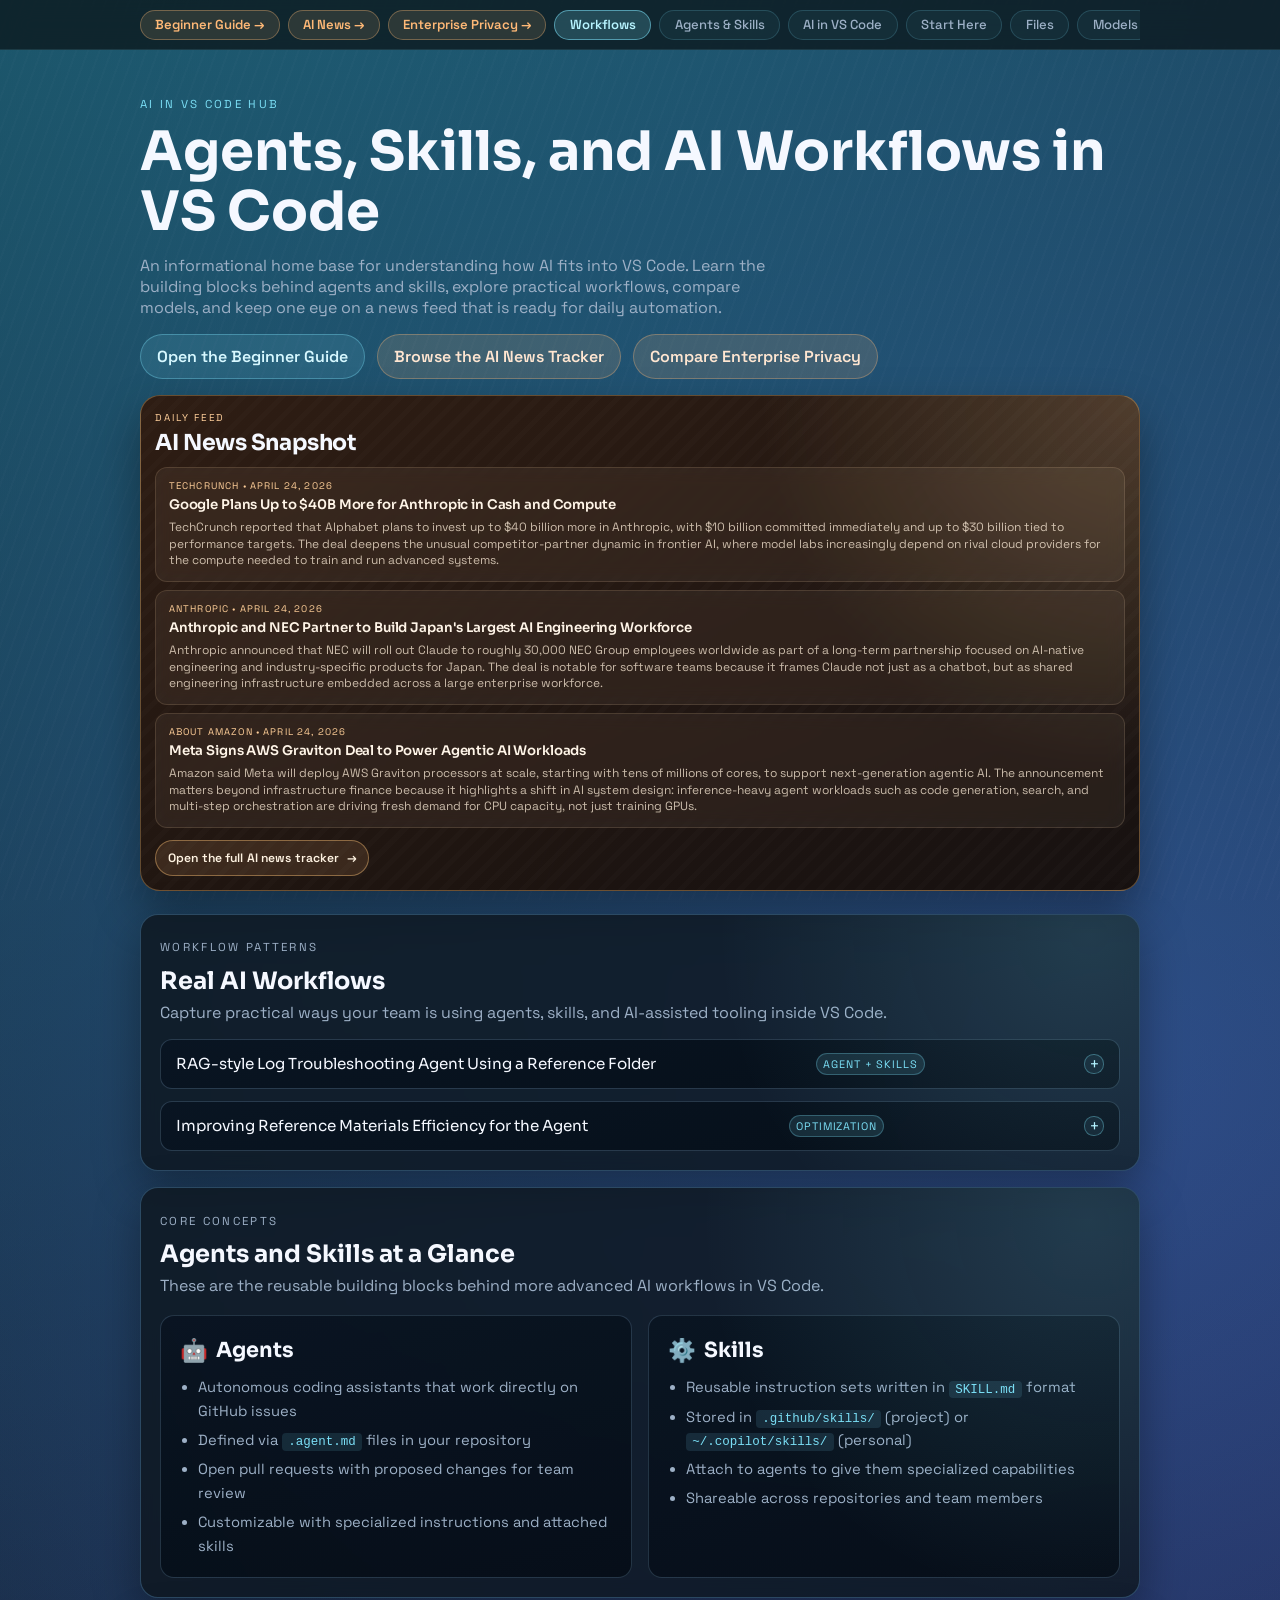
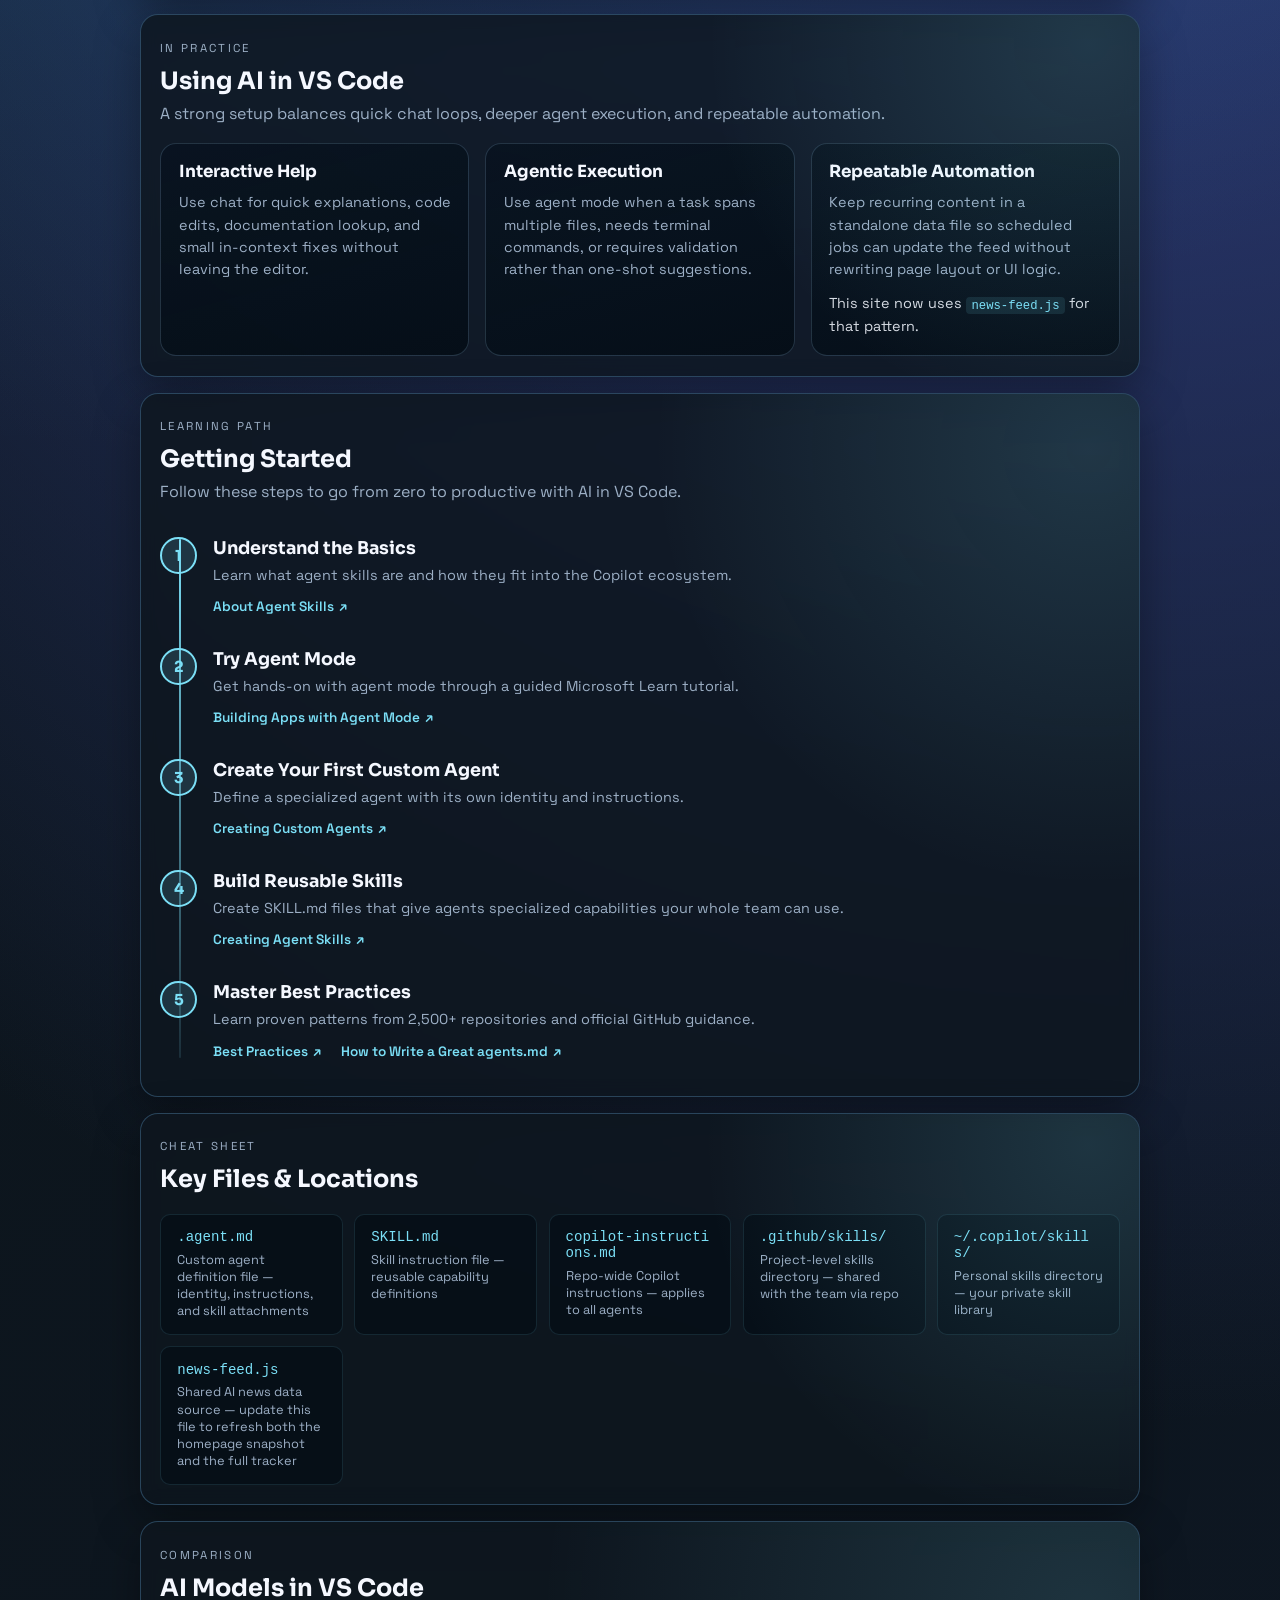
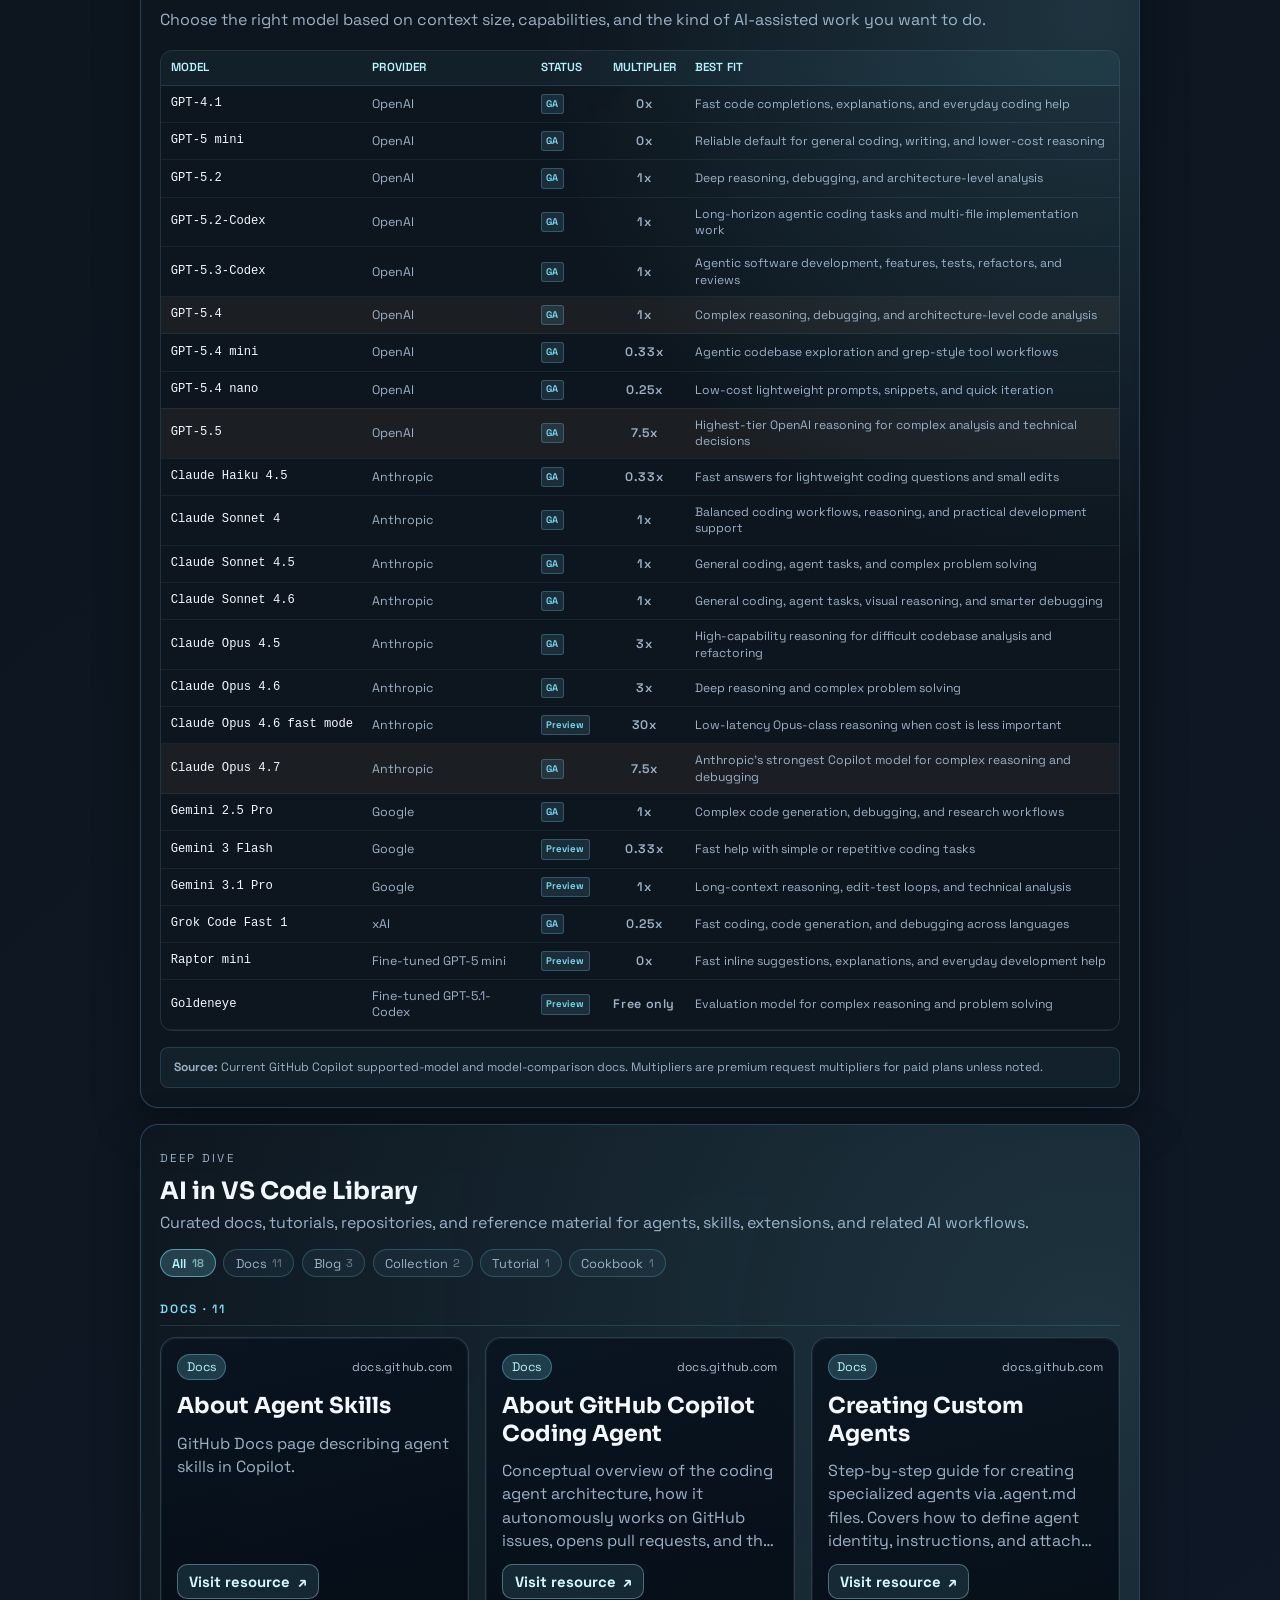
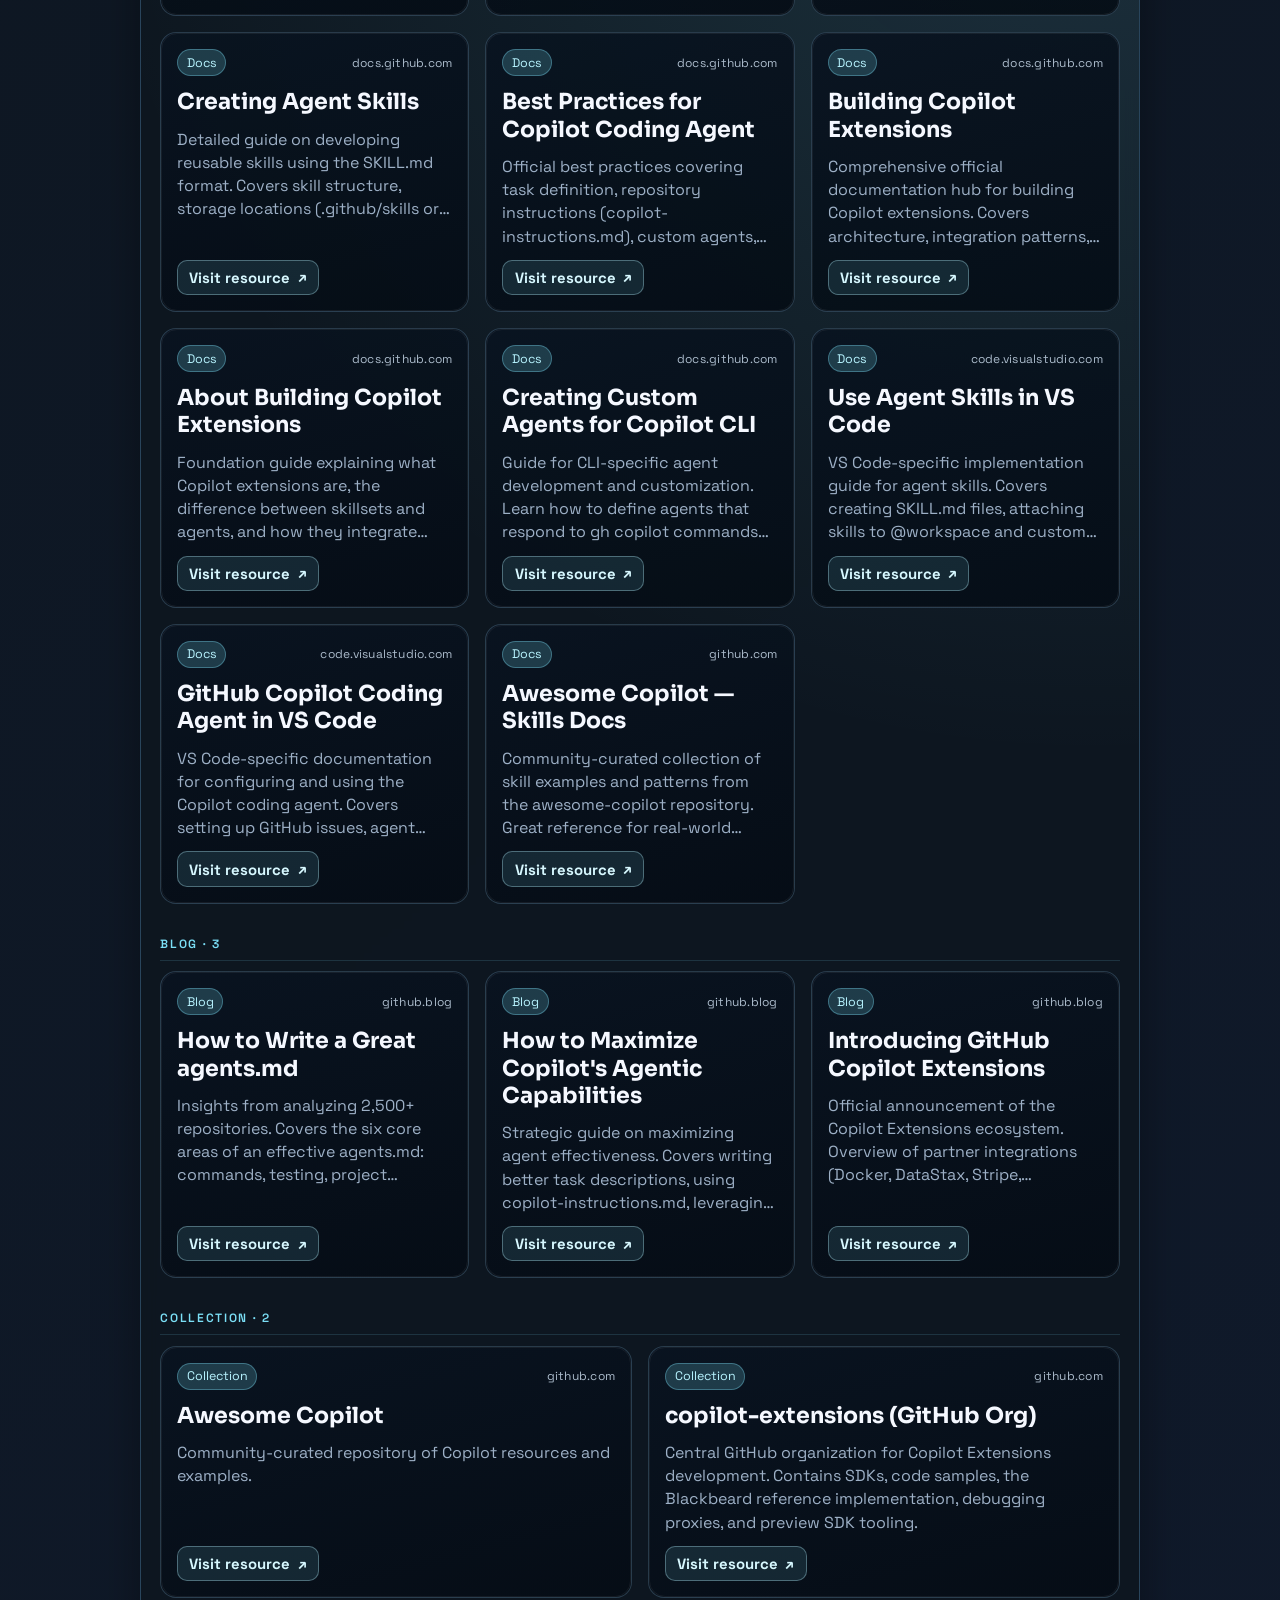
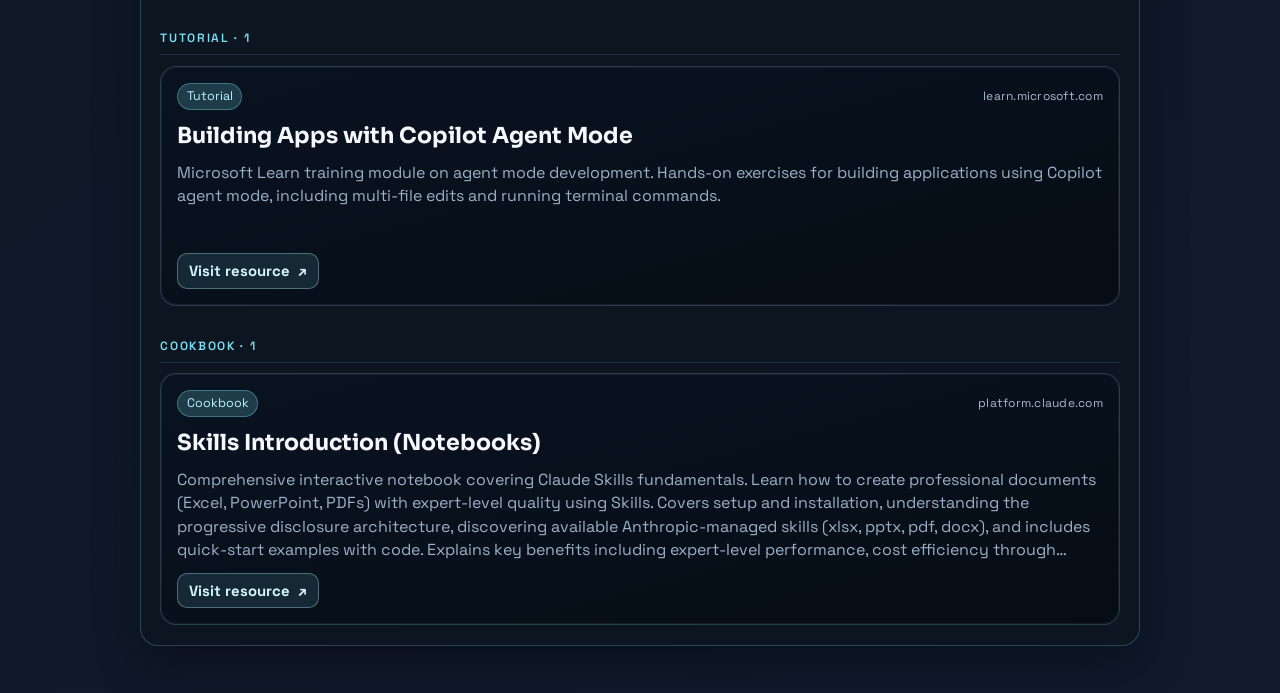
==== commit 4fa2a6f9: "Add enterprise Copilot privacy page" ====
--- a/index.html
+++ b/index.html
@@ -24,6 +24,7 @@
       <div class="section-nav-inner">
         <a href="guide.html" class="nav-pill nav-pill-back">Beginner Guide &#8594;</a>
         <a href="news.html" class="nav-pill nav-pill-back">AI News &#8594;</a>
+        <a href="enterprise-privacy.html" class="nav-pill nav-pill-back">Enterprise Privacy &#8594;</a>
         <a href="#use-cases" class="nav-pill active">Workflows</a>
         <a href="#overview" class="nav-pill active">Agents &amp; Skills</a>
         <a href="#ai-in-vscode" class="nav-pill">AI in VS Code</a>
@@ -49,6 +50,7 @@
           <div class="hero-actions">
             <a href="guide.html" class="hero-guide-link">Open the Beginner Guide</a>
             <a href="news.html" class="hero-guide-link hero-guide-link-secondary">Browse the AI News Tracker</a>
+            <a href="enterprise-privacy.html" class="hero-guide-link hero-guide-link-secondary">Compare Enterprise Privacy</a>
           </div>
         </header>
 
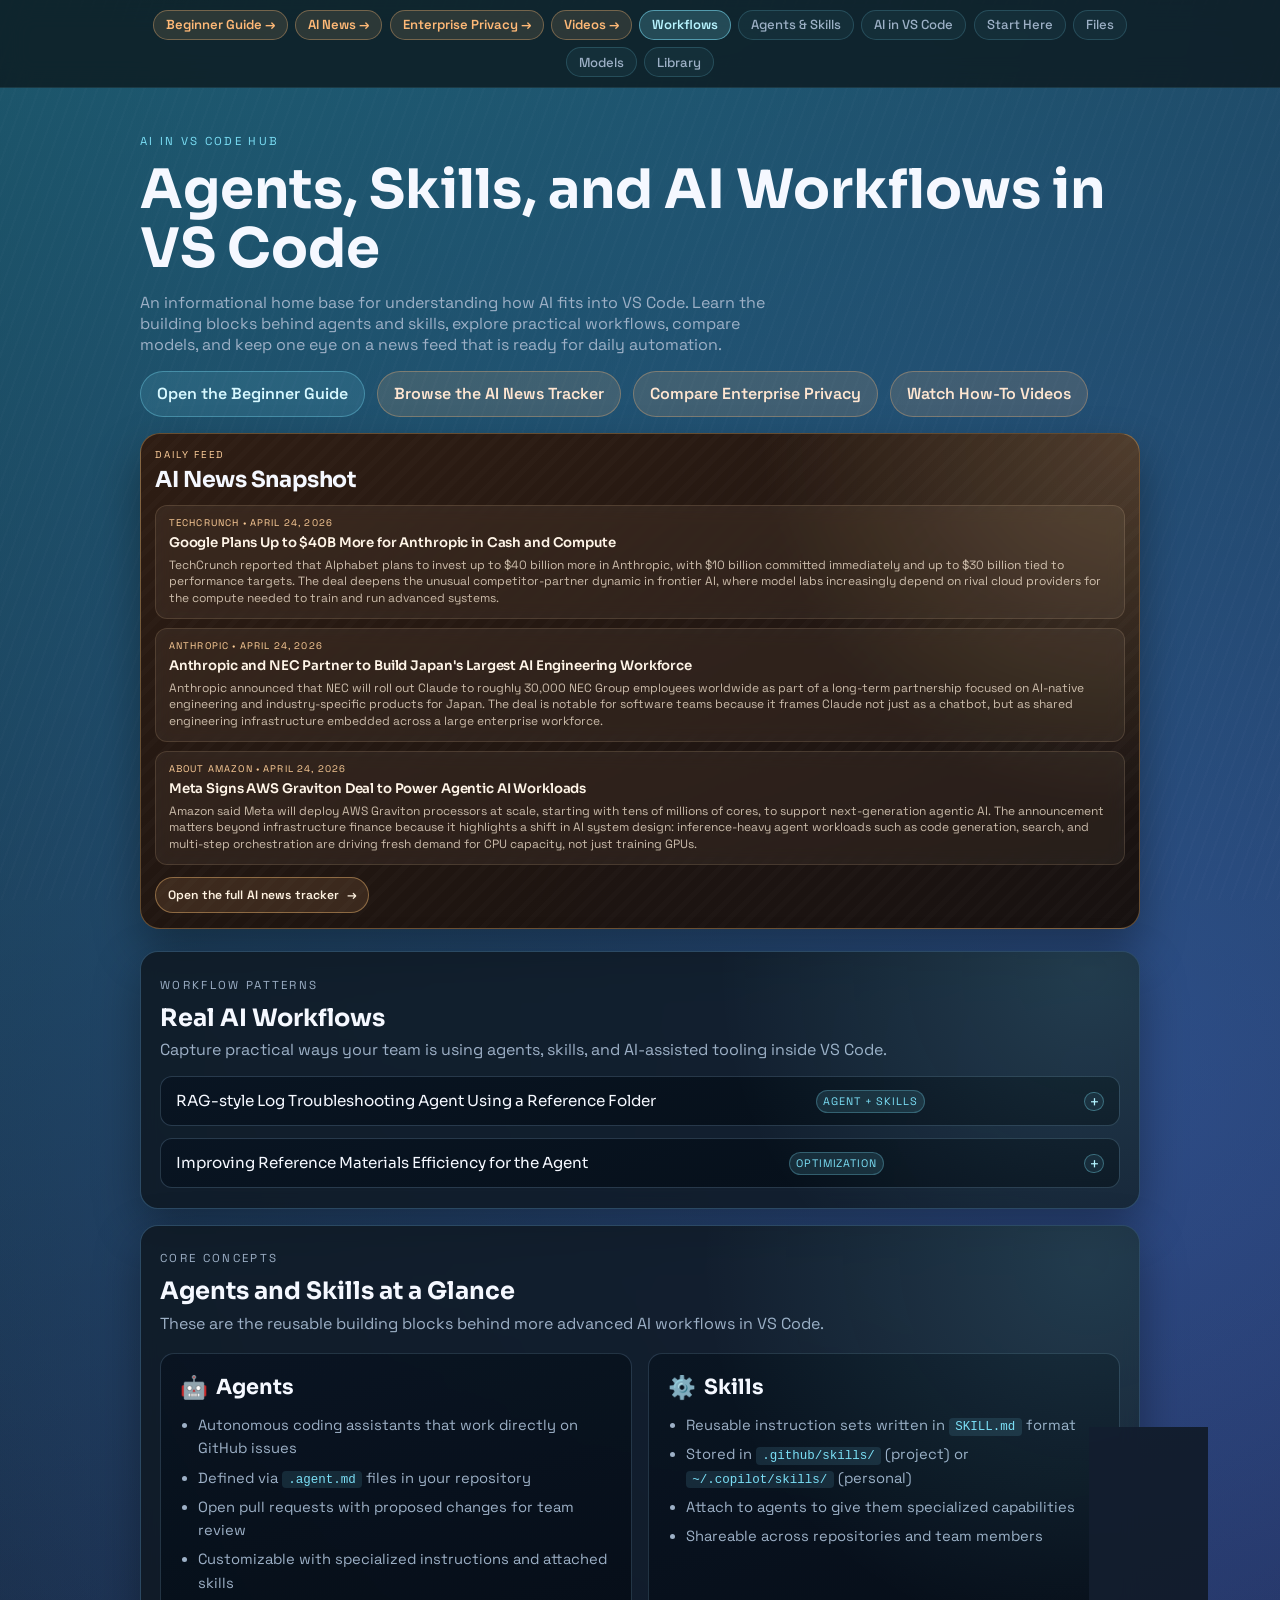
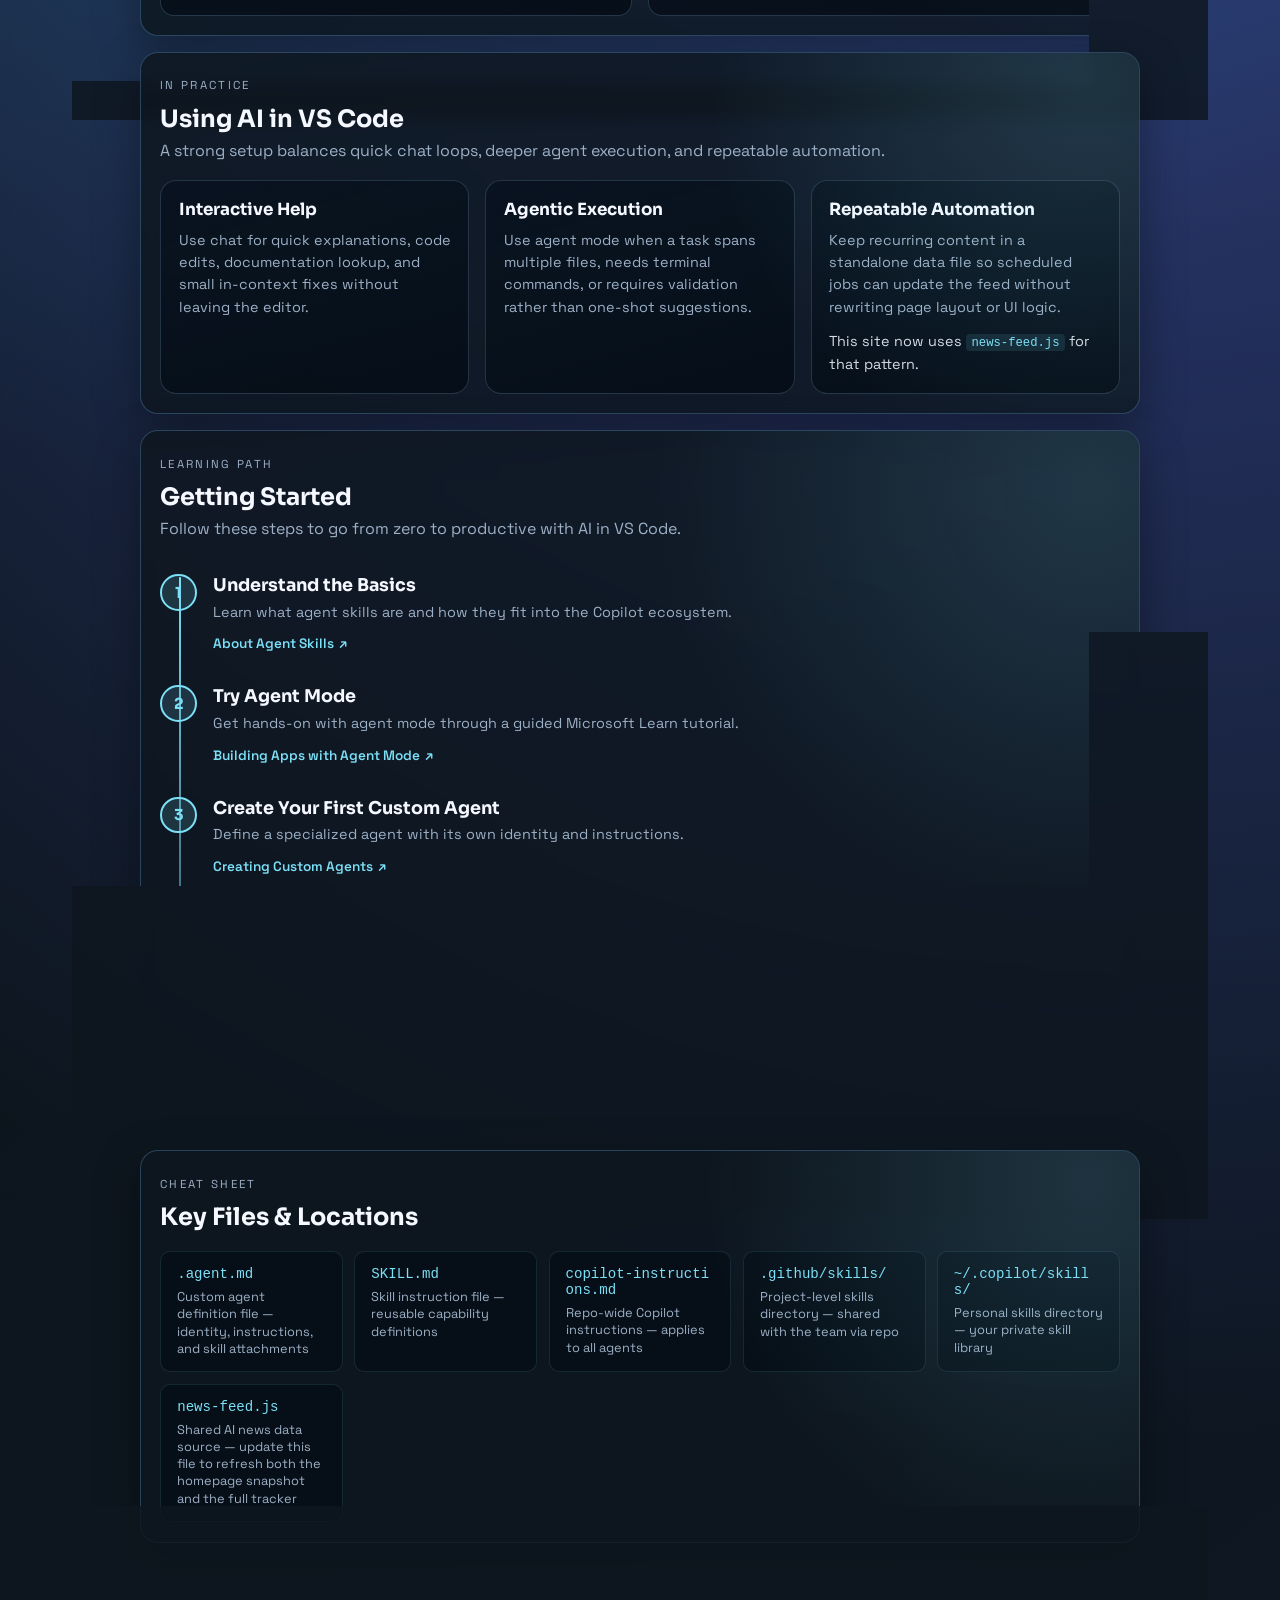
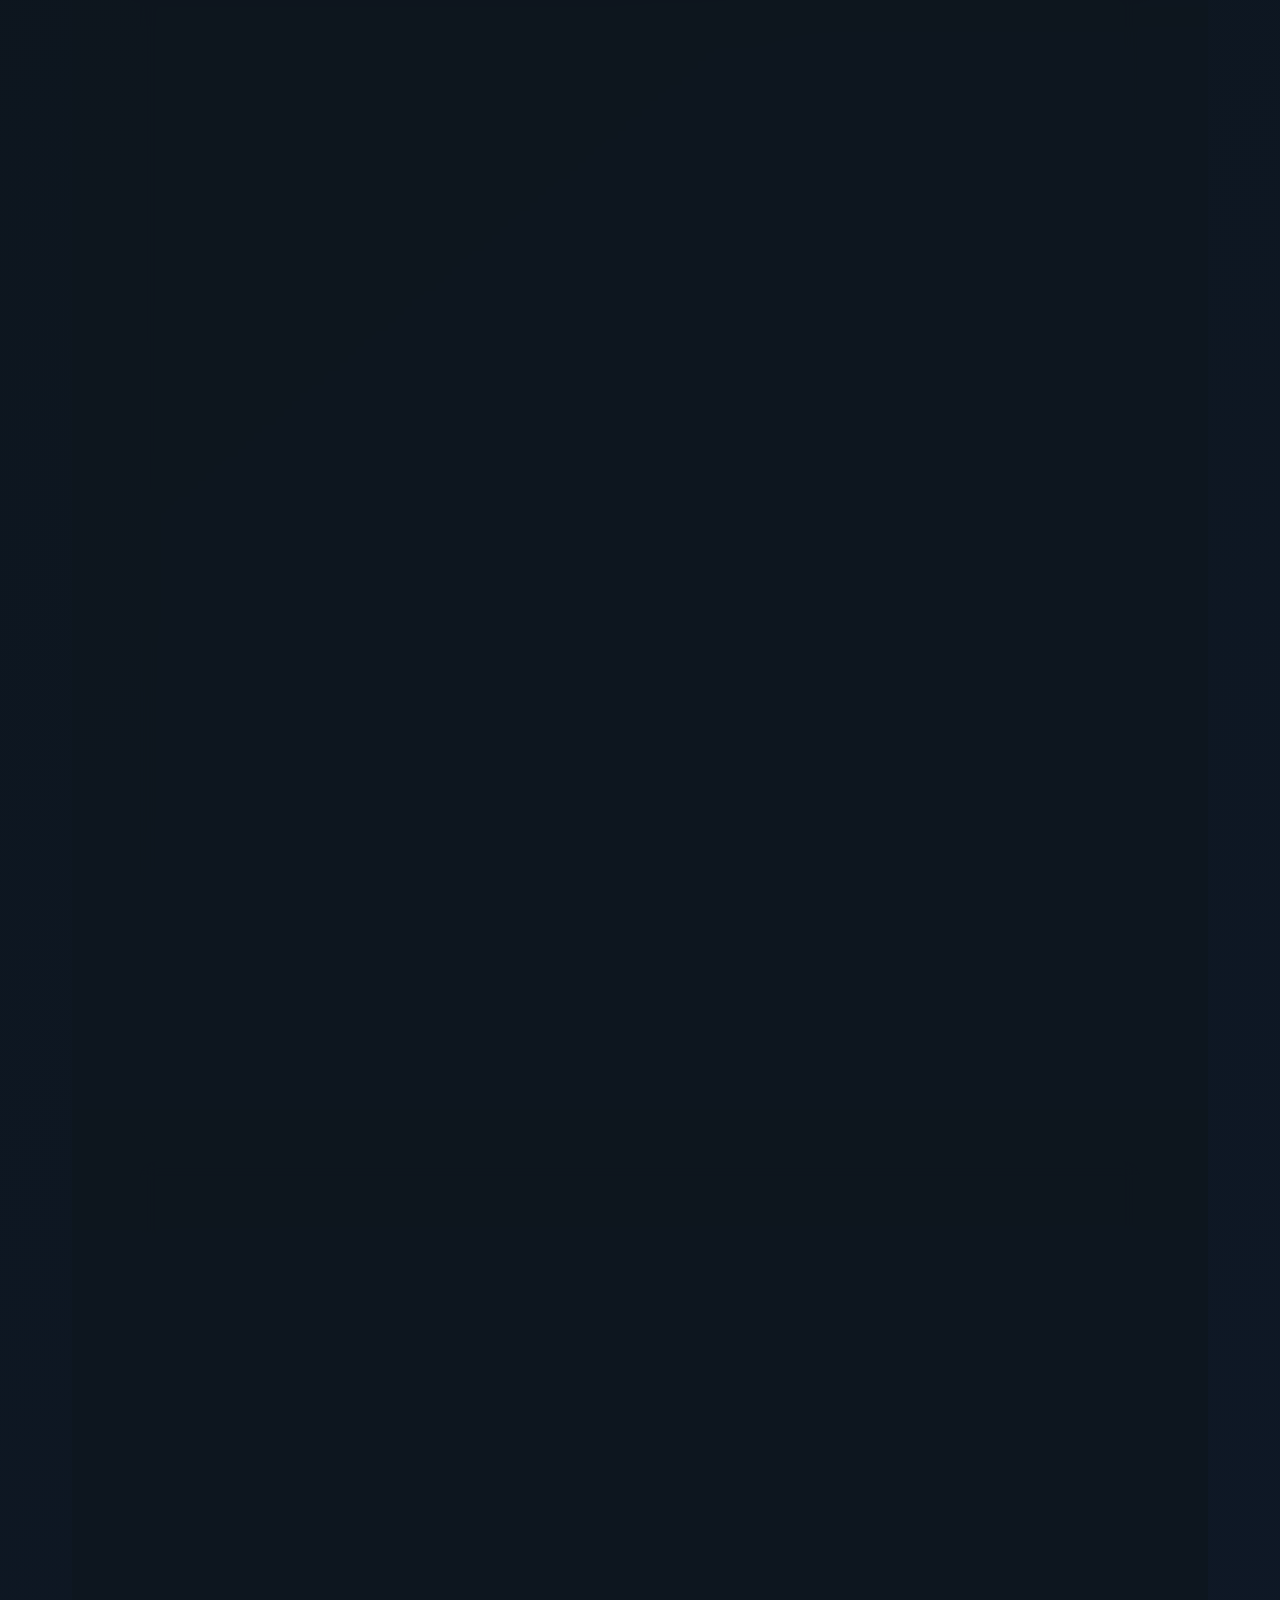
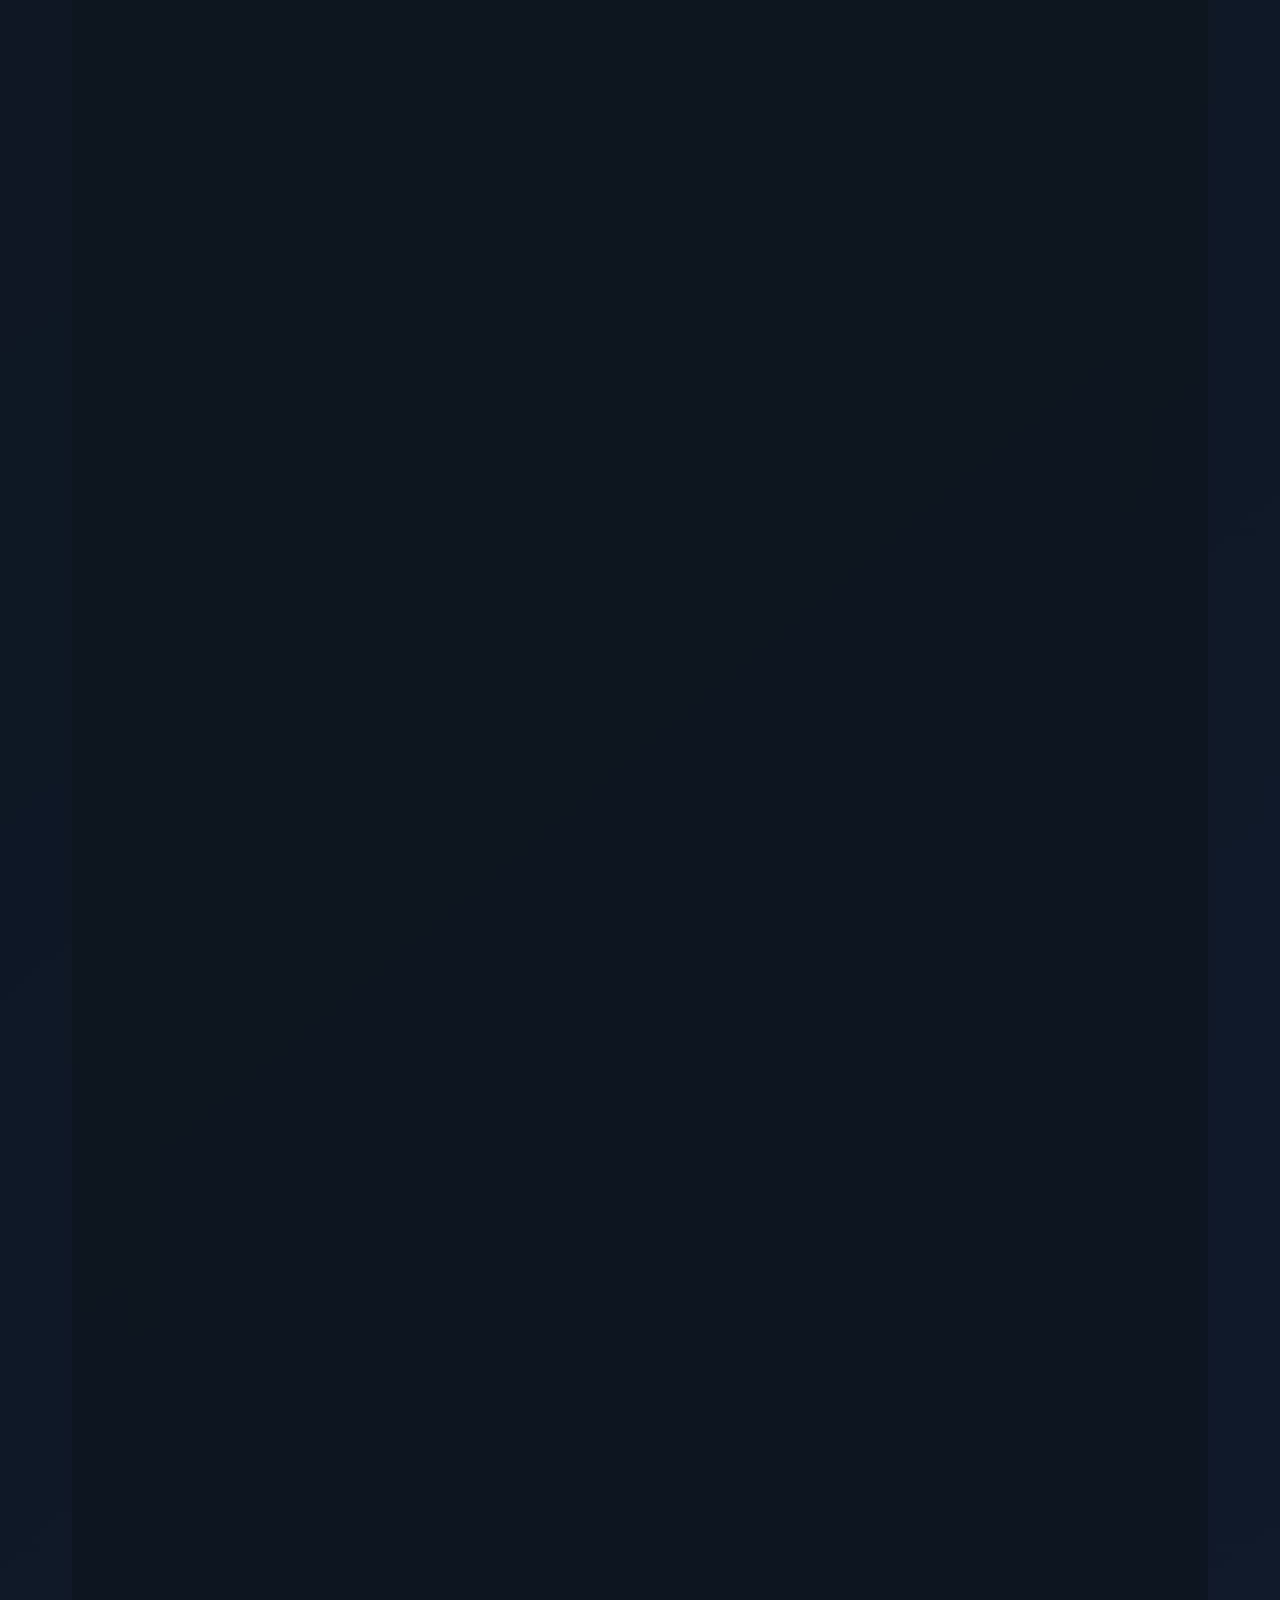
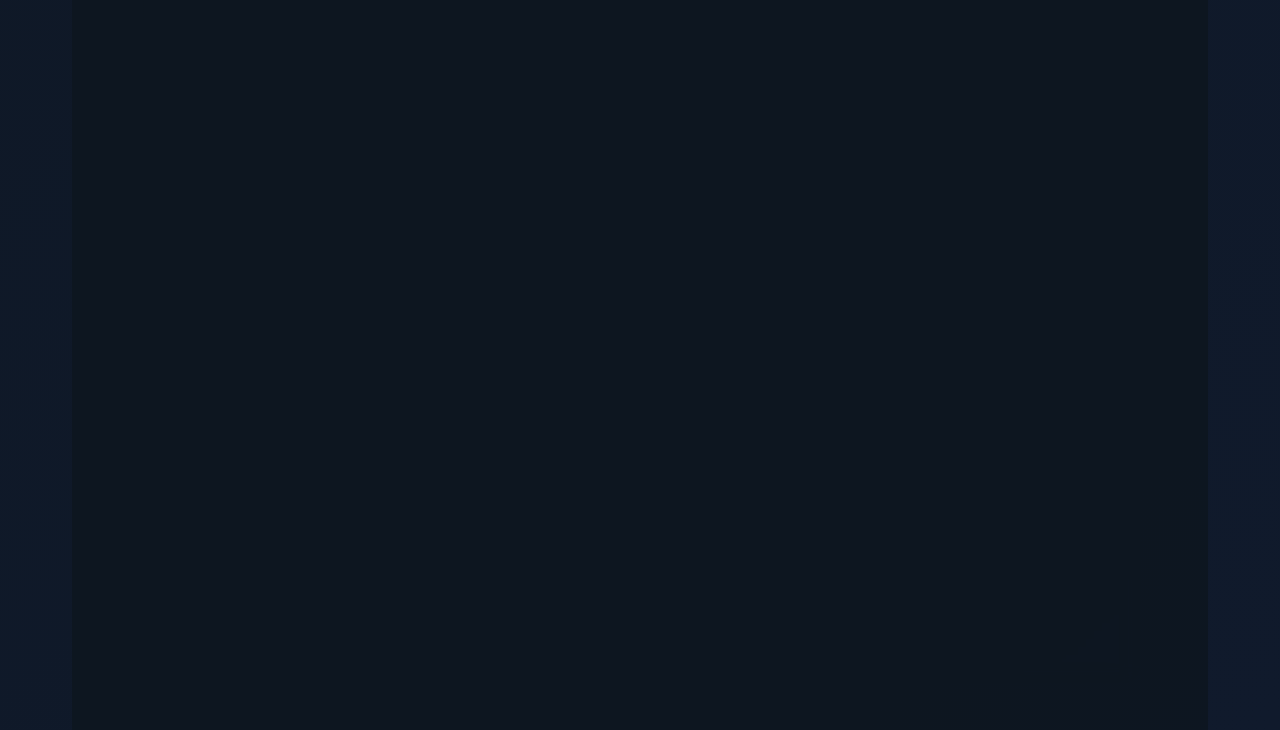
==== commit 2e7fd042: "Add Copilot how-to videos page" ====
--- a/index.html
+++ b/index.html
@@ -25,6 +25,7 @@
         <a href="guide.html" class="nav-pill nav-pill-back">Beginner Guide &#8594;</a>
         <a href="news.html" class="nav-pill nav-pill-back">AI News &#8594;</a>
         <a href="enterprise-privacy.html" class="nav-pill nav-pill-back">Enterprise Privacy &#8594;</a>
+        <a href="videos.html" class="nav-pill nav-pill-back">Videos &#8594;</a>
         <a href="#use-cases" class="nav-pill active">Workflows</a>
         <a href="#overview" class="nav-pill active">Agents &amp; Skills</a>
         <a href="#ai-in-vscode" class="nav-pill">AI in VS Code</a>
@@ -51,6 +52,7 @@
             <a href="guide.html" class="hero-guide-link">Open the Beginner Guide</a>
             <a href="news.html" class="hero-guide-link hero-guide-link-secondary">Browse the AI News Tracker</a>
             <a href="enterprise-privacy.html" class="hero-guide-link hero-guide-link-secondary">Compare Enterprise Privacy</a>
+            <a href="videos.html" class="hero-guide-link hero-guide-link-secondary">Watch How-To Videos</a>
           </div>
         </header>
 
--- a/styles.css
+++ b/styles.css
@@ -711,19 +711,14 @@
   width: min(1000px, 94vw);
   margin: 0 auto;
   display: flex;
-  gap: 0.5rem;
-  overflow-x: auto;
-  scrollbar-width: none;
-  -ms-overflow-style: none;
-}
-
-.section-nav-inner::-webkit-scrollbar {
-  display: none;
+  flex-wrap: wrap;
+  gap: 0.45rem;
+  justify-content: center;
 }
 
 .nav-pill {
-  flex-shrink: 0;
-  padding: 0.35rem 0.9rem;
+  flex: 0 1 auto;
+  padding: 0.35rem 0.75rem;
   border-radius: 999px;
   border: 1px solid rgba(123, 223, 246, 0.18);
   background: rgba(123, 223, 246, 0.05);
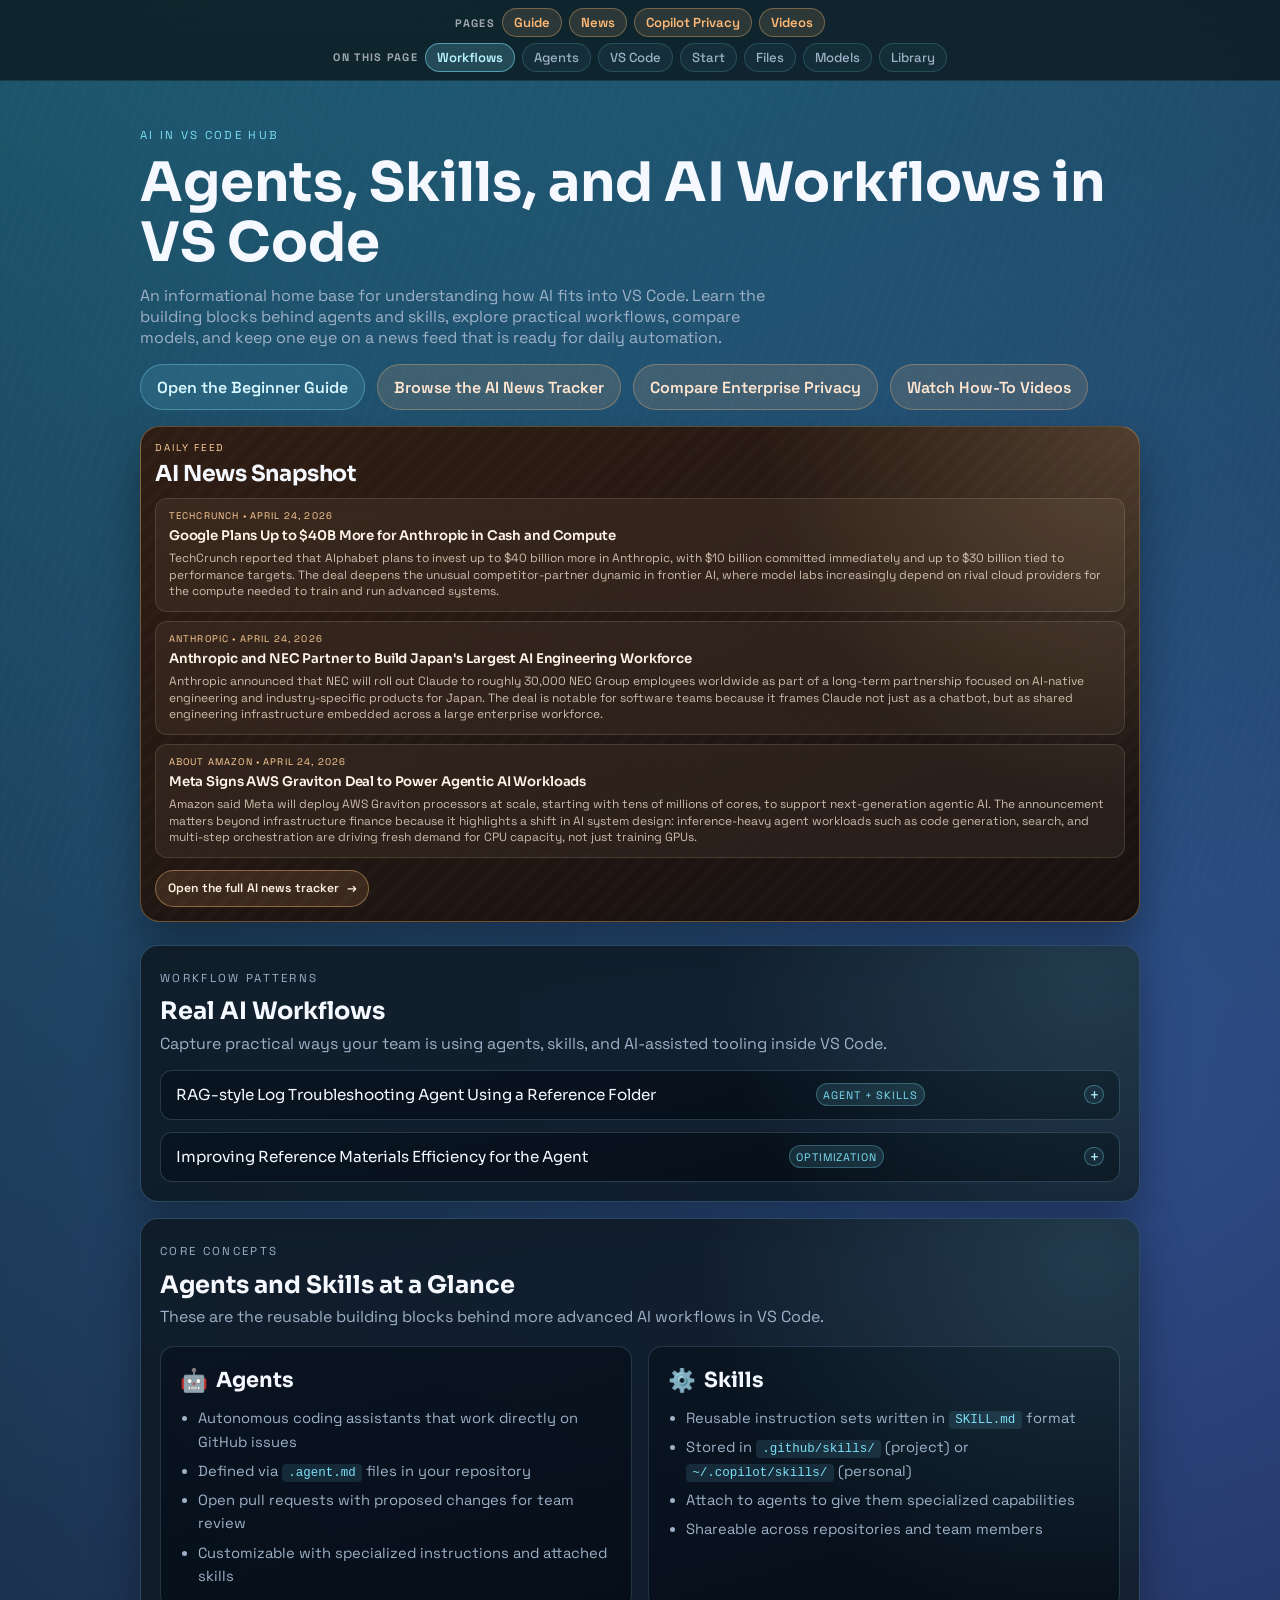
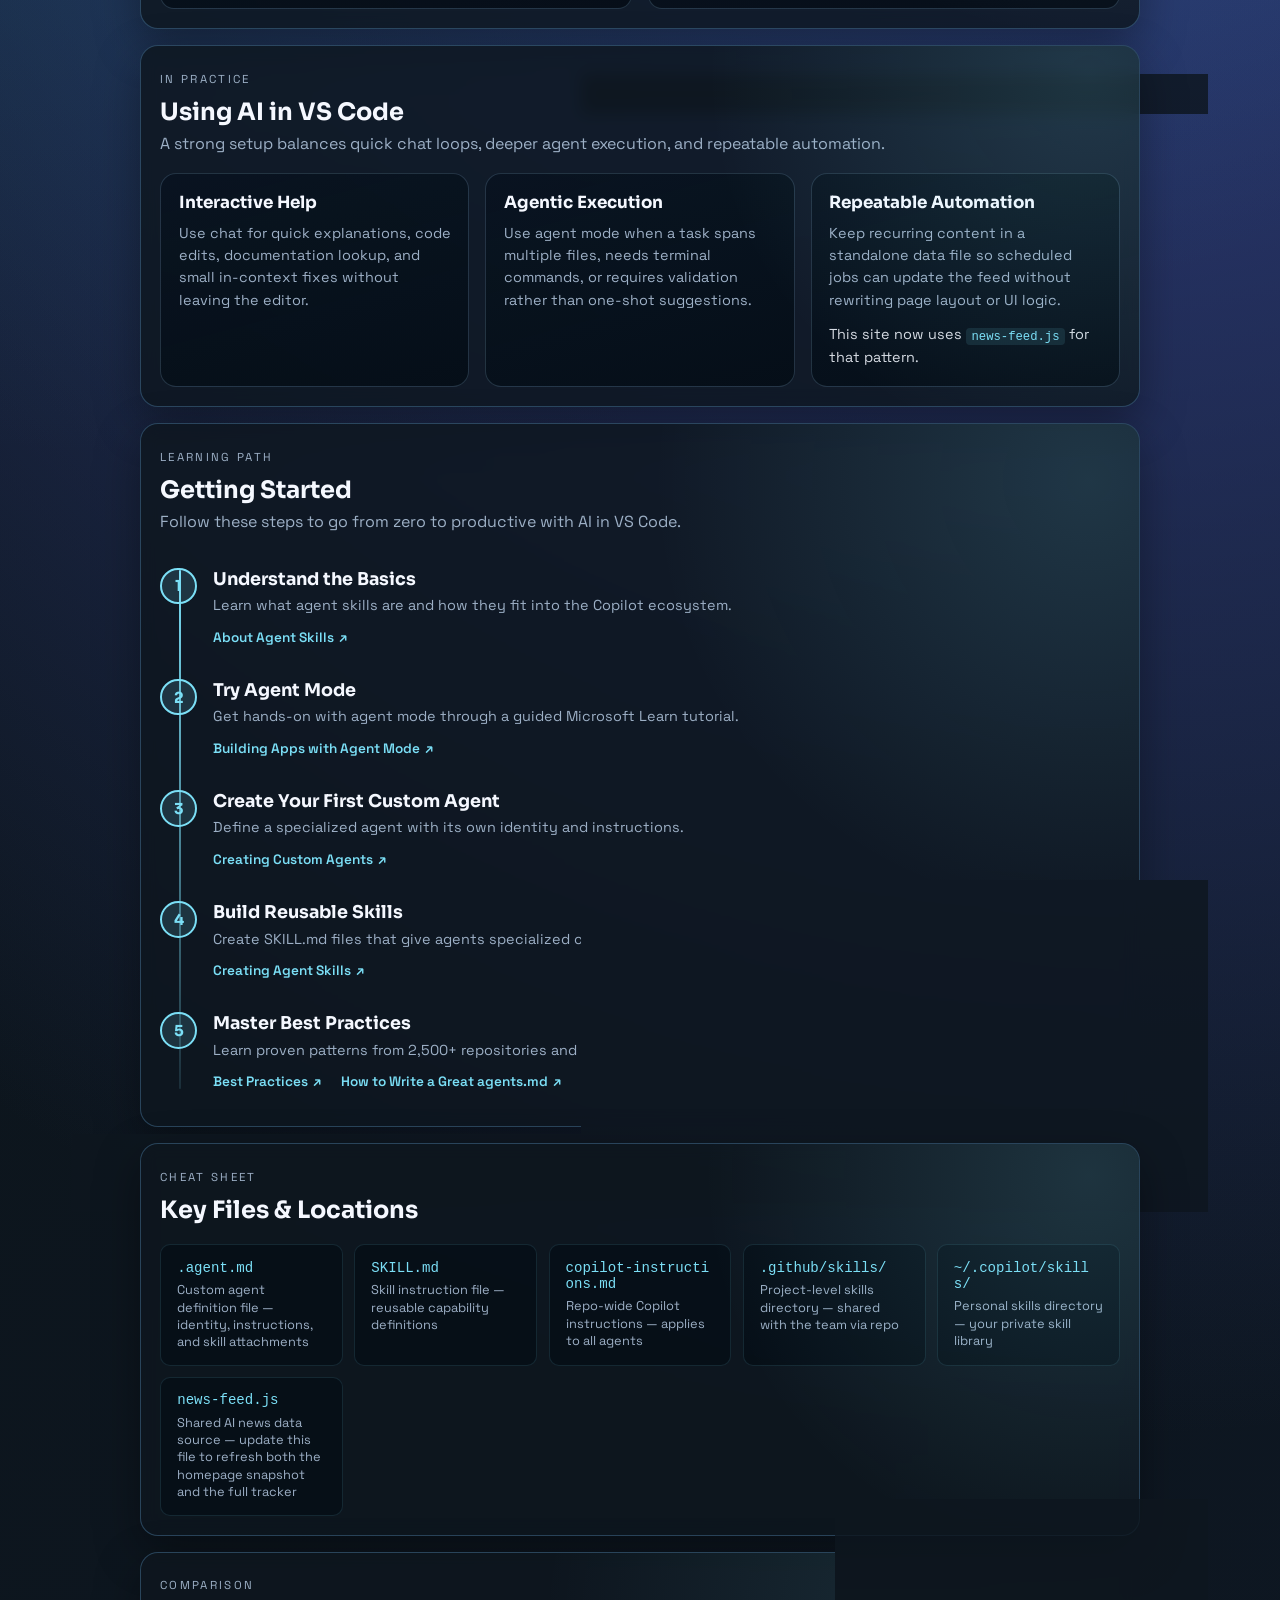
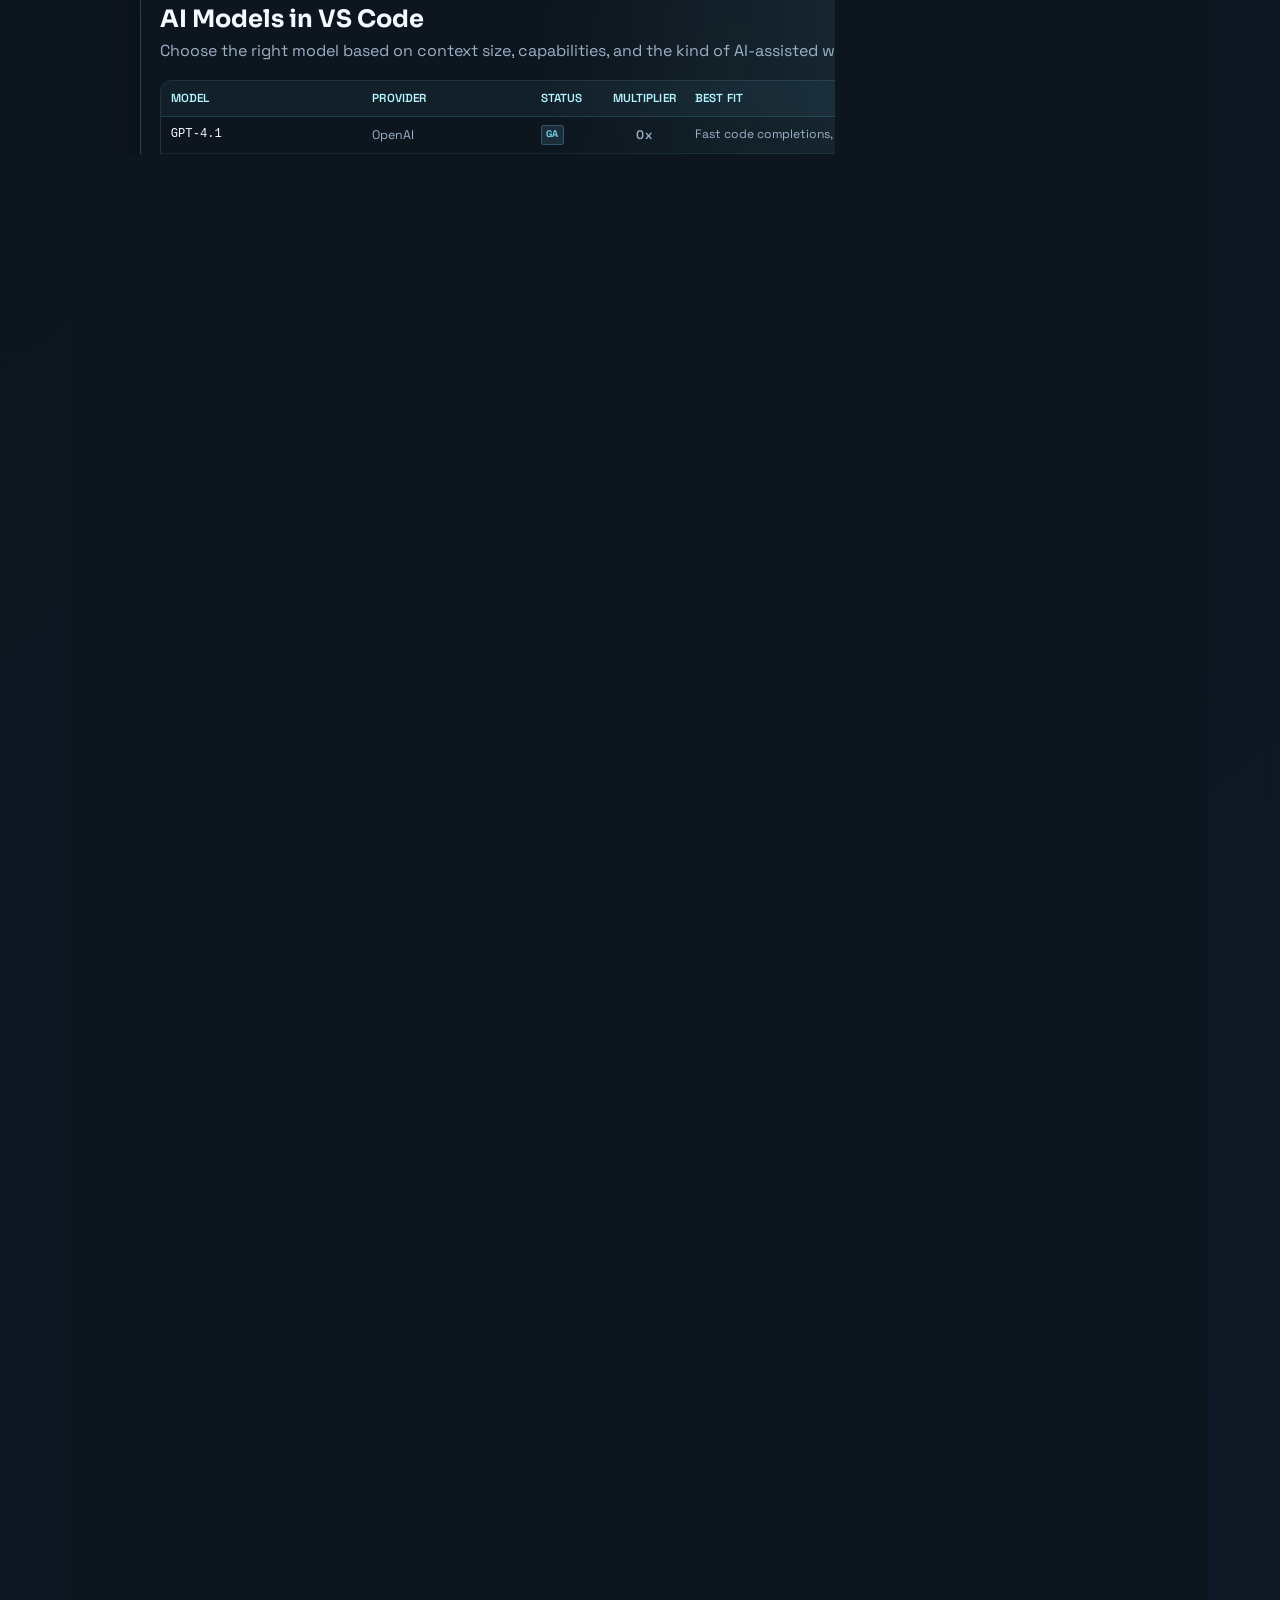
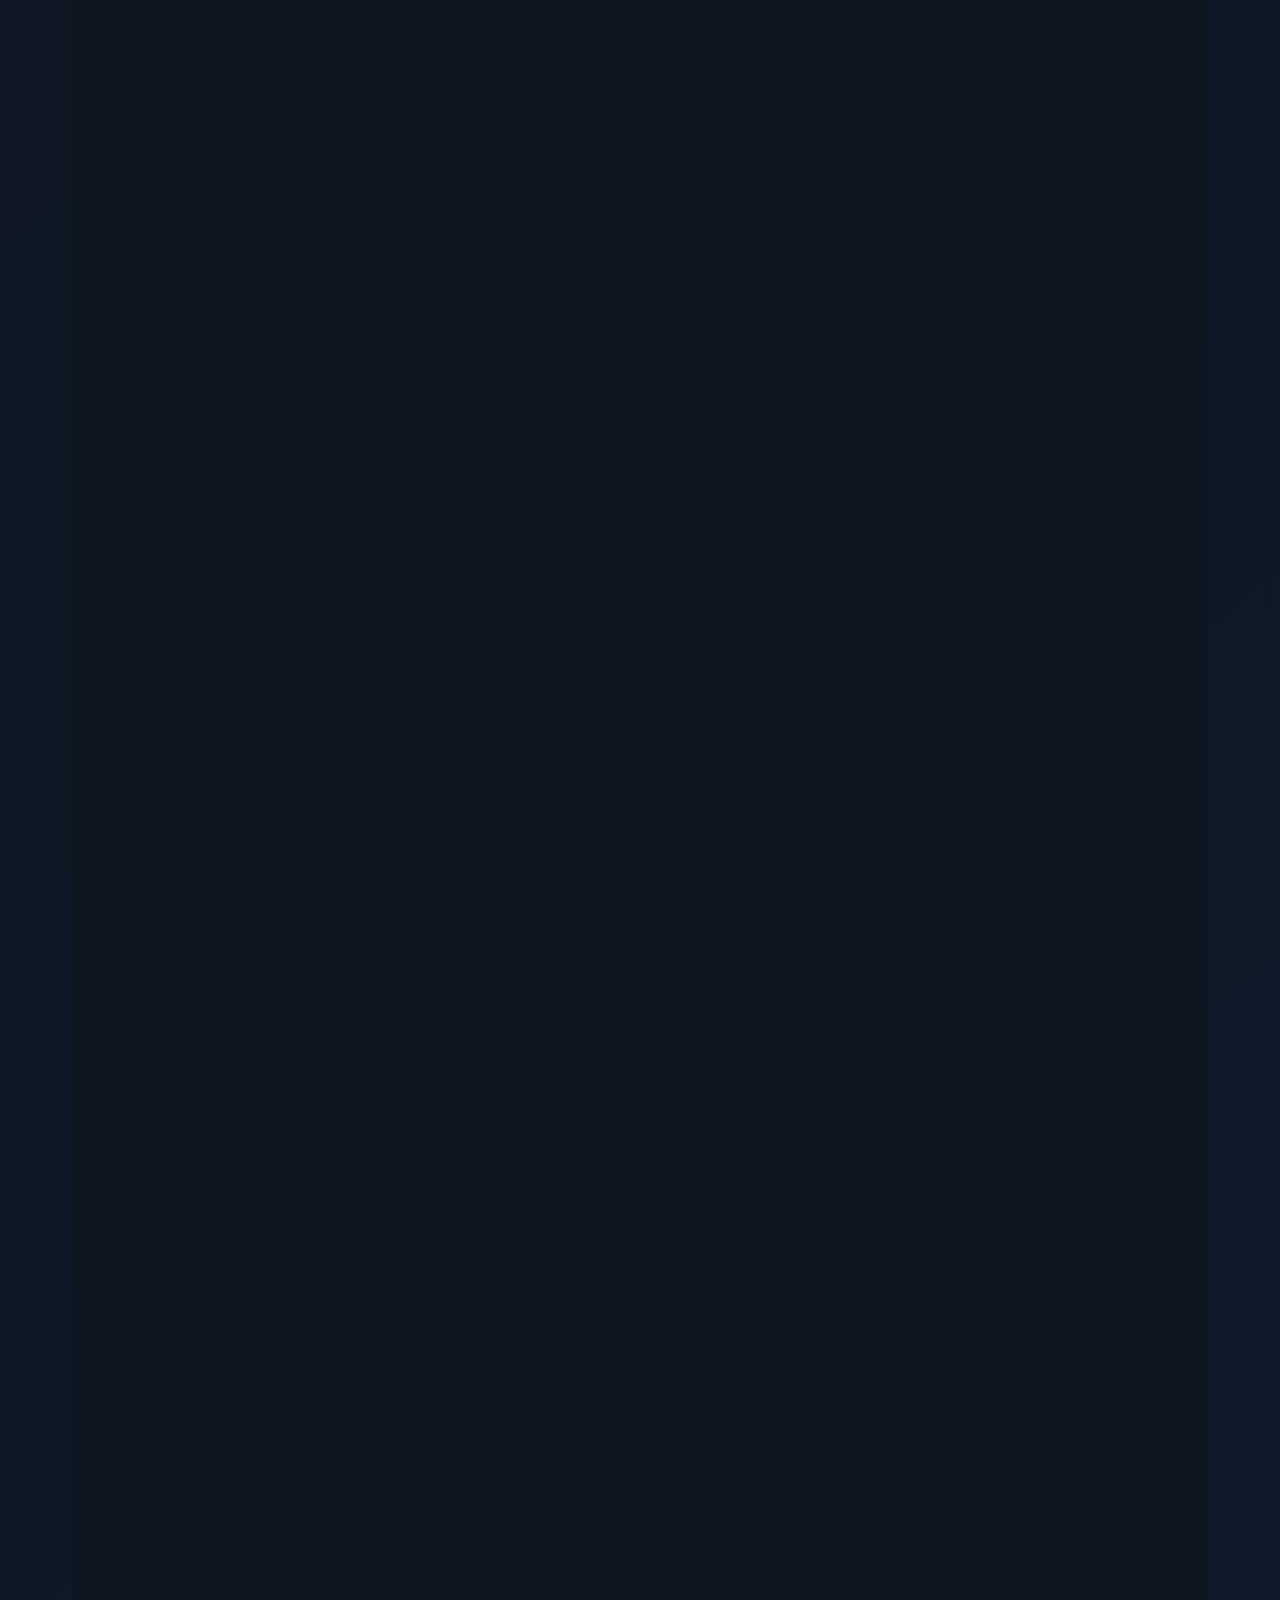
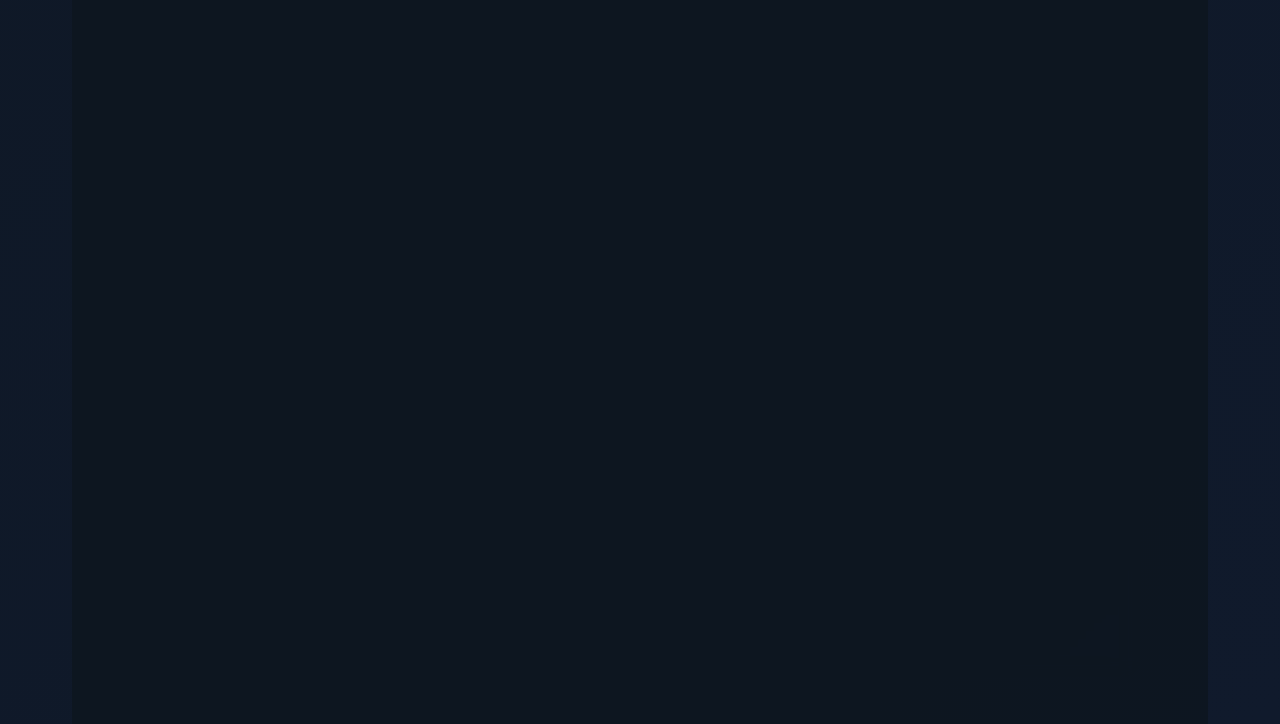
==== commit e0925ef4: "Clarify top navigation groups" ====
--- a/index.html
+++ b/index.html
@@ -22,17 +22,23 @@
     <!-- ── Sticky Section Nav ─────────────────────────────── -->
     <nav class="section-nav nav-visible-always" id="section-nav" aria-label="Page sections">
       <div class="section-nav-inner">
-        <a href="guide.html" class="nav-pill nav-pill-back">Beginner Guide &#8594;</a>
-        <a href="news.html" class="nav-pill nav-pill-back">AI News &#8594;</a>
-        <a href="enterprise-privacy.html" class="nav-pill nav-pill-back">Enterprise Privacy &#8594;</a>
-        <a href="videos.html" class="nav-pill nav-pill-back">Videos &#8594;</a>
-        <a href="#use-cases" class="nav-pill active">Workflows</a>
-        <a href="#overview" class="nav-pill active">Agents &amp; Skills</a>
-        <a href="#ai-in-vscode" class="nav-pill">AI in VS Code</a>
-        <a href="#getting-started" class="nav-pill">Start Here</a>
-        <a href="#quick-ref" class="nav-pill">Files</a>
-        <a href="#models" class="nav-pill">Models</a>
-        <a href="#resources" class="nav-pill">Library</a>
+        <div class="nav-group" aria-label="Other site pages">
+          <span class="nav-group-label">Pages</span>
+          <a href="guide.html" class="nav-pill nav-pill-back">Guide</a>
+          <a href="news.html" class="nav-pill nav-pill-back">News</a>
+          <a href="enterprise-privacy.html" class="nav-pill nav-pill-back">Copilot Privacy</a>
+          <a href="videos.html" class="nav-pill nav-pill-back">Videos</a>
+        </div>
+        <div class="nav-group" aria-label="Sections on this page">
+          <span class="nav-group-label">On this page</span>
+          <a href="#use-cases" class="nav-pill active">Workflows</a>
+          <a href="#overview" class="nav-pill active">Agents</a>
+          <a href="#ai-in-vscode" class="nav-pill">VS Code</a>
+          <a href="#getting-started" class="nav-pill">Start</a>
+          <a href="#quick-ref" class="nav-pill">Files</a>
+          <a href="#models" class="nav-pill">Models</a>
+          <a href="#resources" class="nav-pill">Library</a>
+        </div>
       </div>
     </nav>
 
--- a/styles.css
+++ b/styles.css
@@ -696,7 +696,7 @@
   -webkit-backdrop-filter: blur(14px);
   backdrop-filter: blur(14px);
   border-bottom: 1px solid rgba(123, 223, 246, 0.12);
-  padding: 0.6rem 0;
+  padding: 0.5rem 0;
   transform: translateY(-100%);
   opacity: 0;
   transition: transform 300ms ease, opacity 300ms ease;
@@ -711,14 +711,33 @@
   width: min(1000px, 94vw);
   margin: 0 auto;
   display: flex;
+  flex-direction: column;
   flex-wrap: wrap;
+  gap: 0.35rem;
+  justify-content: center;
+  align-items: center;
+}
+
+.nav-group {
+  display: flex;
+  flex-wrap: wrap;
+  align-items: center;
+  justify-content: center;
   gap: 0.45rem;
-  justify-content: center;
+  max-width: 100%;
+}
+
+.nav-group-label {
+  color: rgba(245, 248, 255, 0.62);
+  font-size: 0.68rem;
+  font-weight: 700;
+  letter-spacing: 0.12em;
+  text-transform: uppercase;
 }
 
 .nav-pill {
   flex: 0 1 auto;
-  padding: 0.35rem 0.75rem;
+  padding: 0.32rem 0.68rem;
   border-radius: 999px;
   border: 1px solid rgba(123, 223, 246, 0.18);
   background: rgba(123, 223, 246, 0.05);
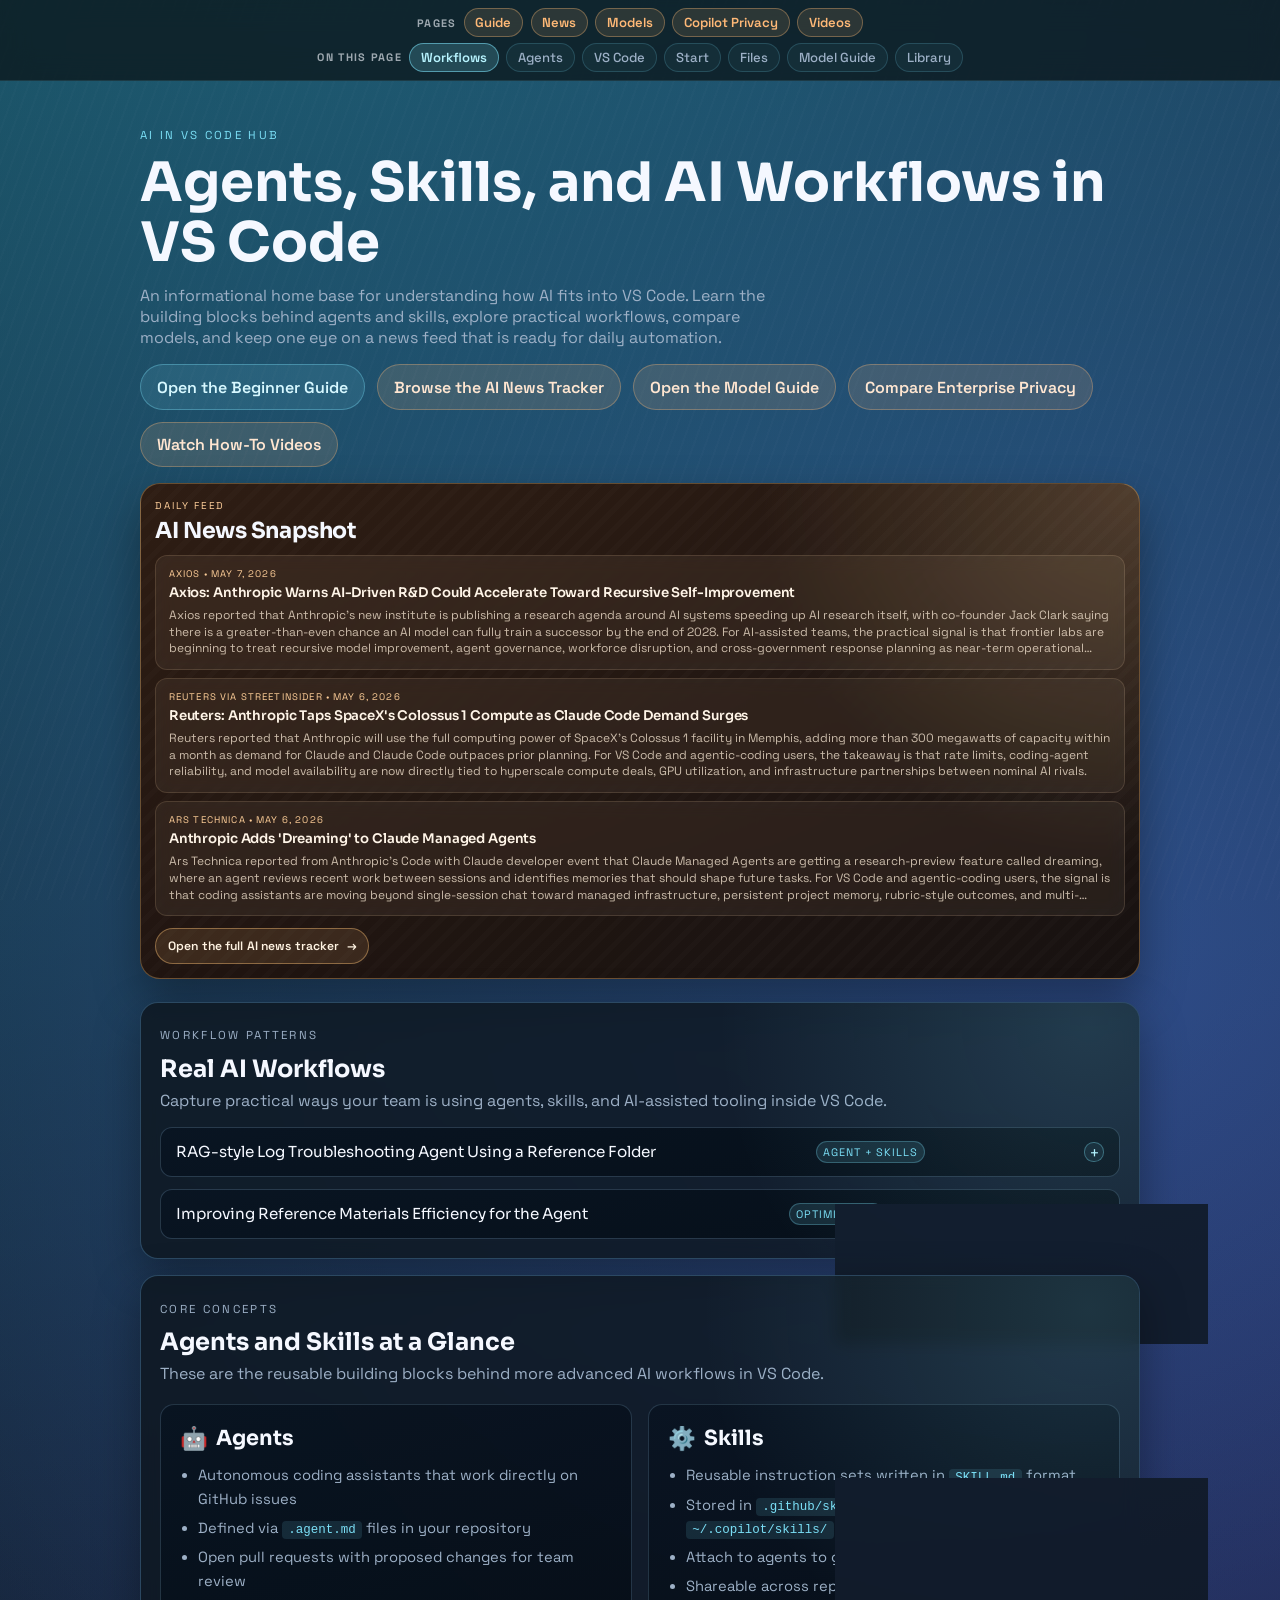
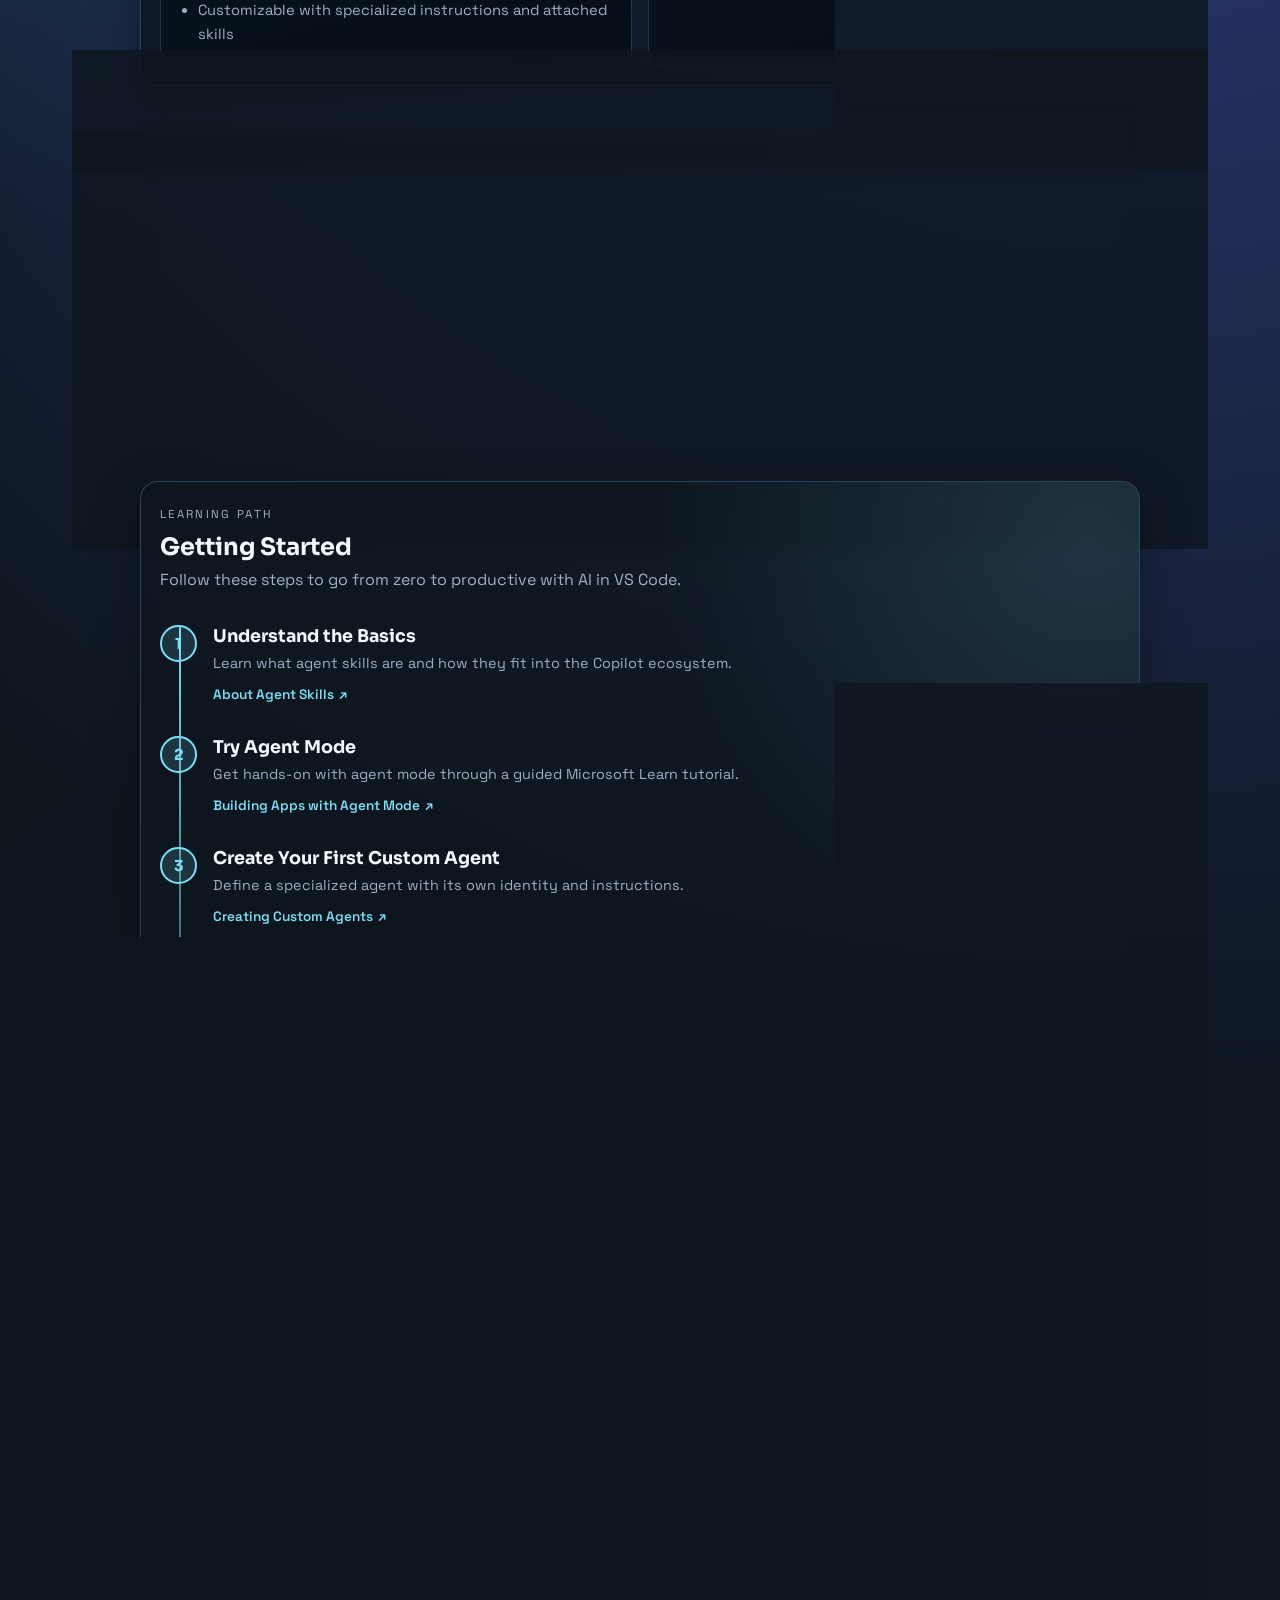
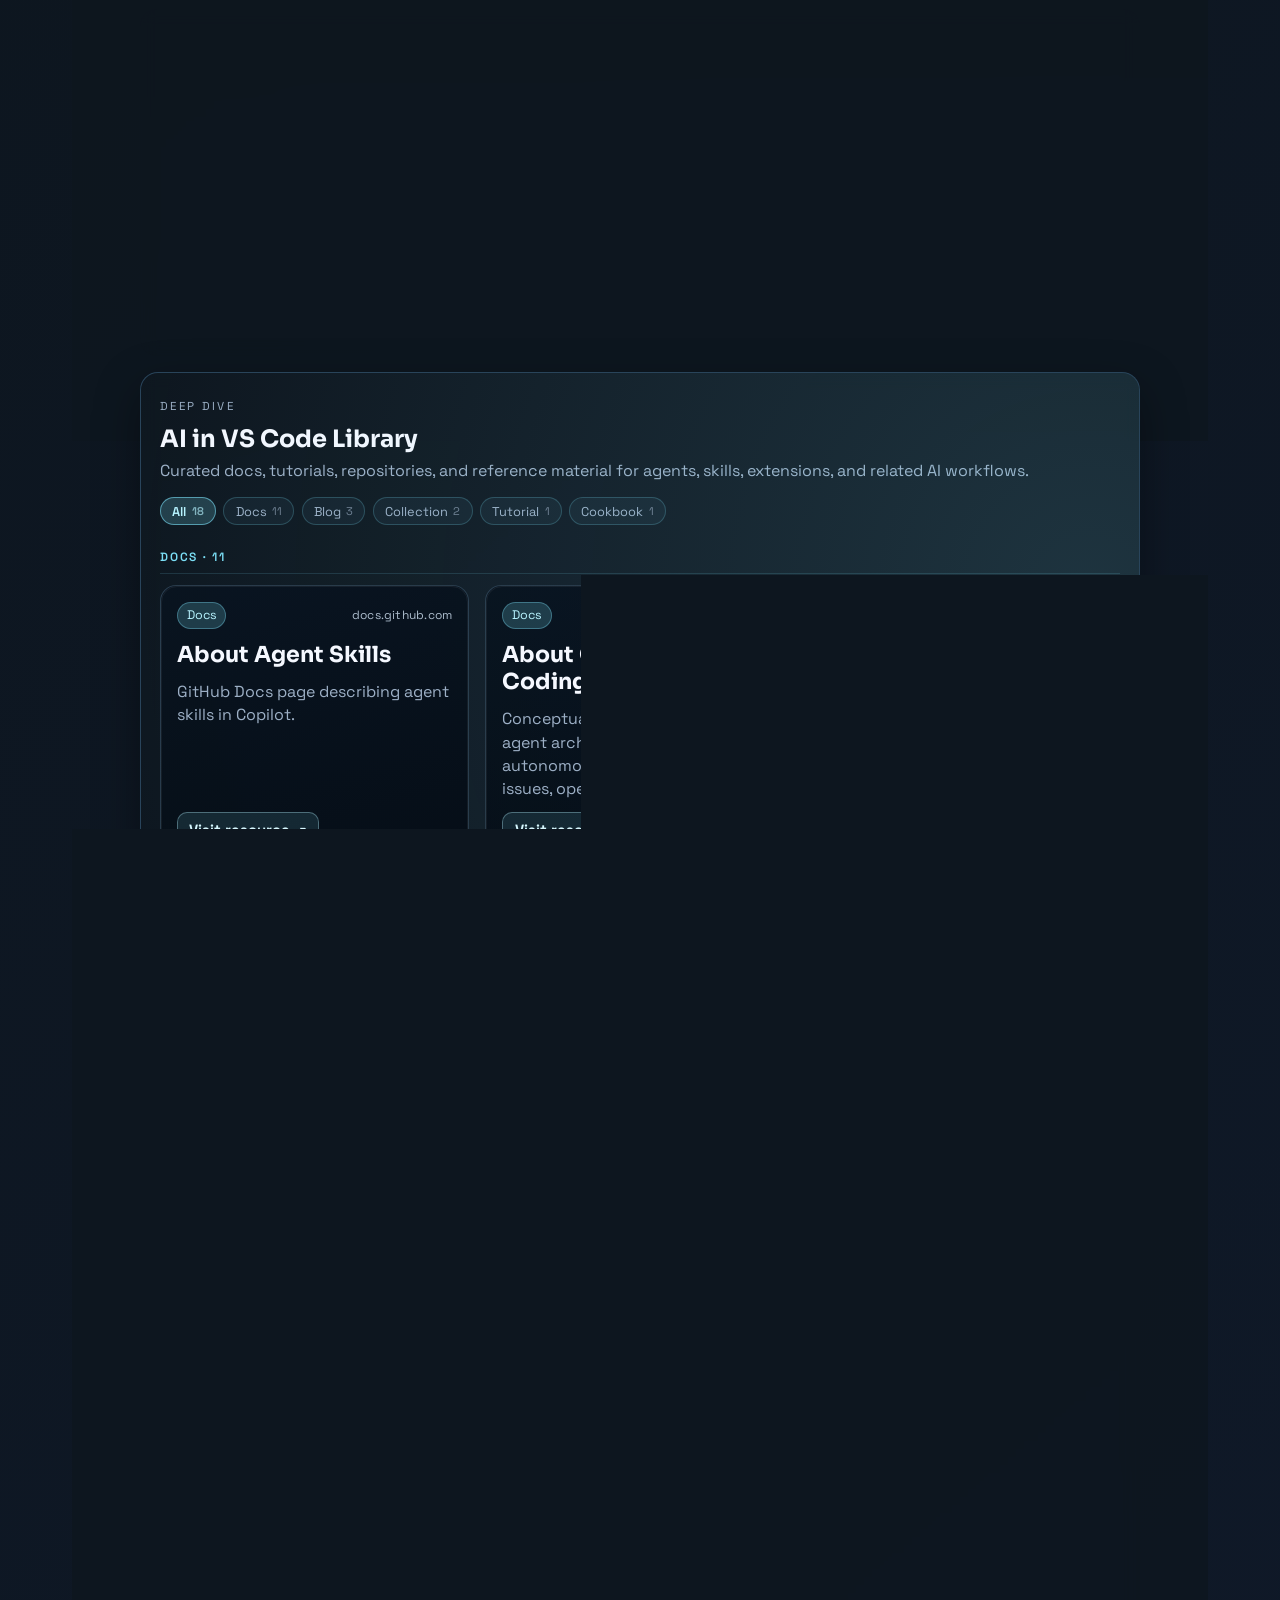
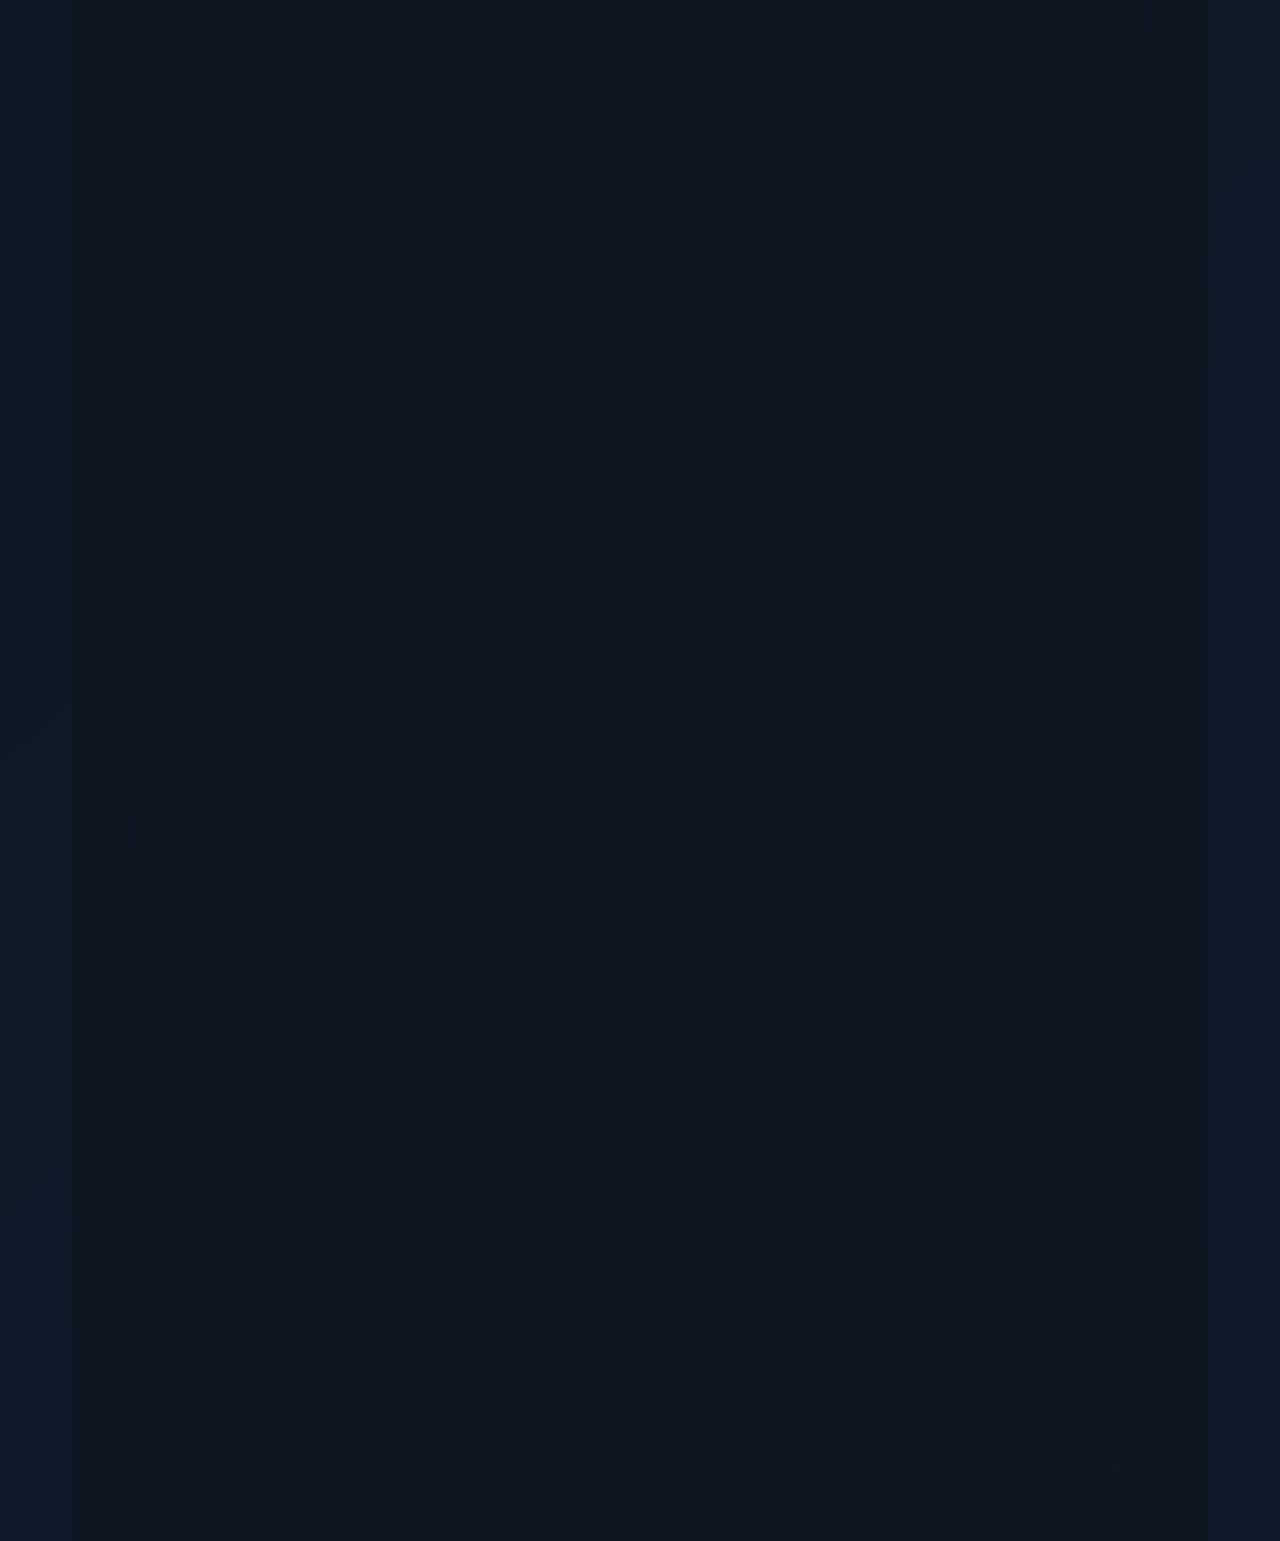
==== commit 4dffaa1d: "Add Copilot model guide page" ====
--- a/index.html
+++ b/index.html
@@ -26,6 +26,7 @@
           <span class="nav-group-label">Pages</span>
           <a href="guide.html" class="nav-pill nav-pill-back">Guide</a>
           <a href="news.html" class="nav-pill nav-pill-back">News</a>
+          <a href="models.html" class="nav-pill nav-pill-back">Models</a>
           <a href="enterprise-privacy.html" class="nav-pill nav-pill-back">Copilot Privacy</a>
           <a href="videos.html" class="nav-pill nav-pill-back">Videos</a>
         </div>
@@ -36,7 +37,7 @@
           <a href="#ai-in-vscode" class="nav-pill">VS Code</a>
           <a href="#getting-started" class="nav-pill">Start</a>
           <a href="#quick-ref" class="nav-pill">Files</a>
-          <a href="#models" class="nav-pill">Models</a>
+          <a href="#models" class="nav-pill">Model Guide</a>
           <a href="#resources" class="nav-pill">Library</a>
         </div>
       </div>
@@ -57,6 +58,7 @@
           <div class="hero-actions">
             <a href="guide.html" class="hero-guide-link">Open the Beginner Guide</a>
             <a href="news.html" class="hero-guide-link hero-guide-link-secondary">Browse the AI News Tracker</a>
+            <a href="models.html" class="hero-guide-link hero-guide-link-secondary">Open the Model Guide</a>
             <a href="enterprise-privacy.html" class="hero-guide-link hero-guide-link-secondary">Compare Enterprise Privacy</a>
             <a href="videos.html" class="hero-guide-link hero-guide-link-secondary">Watch How-To Videos</a>
           </div>
@@ -309,188 +311,32 @@
       <!-- ── Models Panel ──────────────────────────────────── -->
       <section class="panel reveal" id="models" aria-labelledby="models-heading">
         <div class="panel-head">
-          <p class="eyebrow">Comparison</p>
-          <h2 id="models-heading">AI Models in VS Code</h2>
-          <p>Choose the right model based on context size, capabilities, and the kind of AI-assisted work you want to do.</p>
-        </div>
-        <div class="table-wrapper">
-          <table class="models-table">
-            <thead>
-              <tr>
-                <th>Model</th>
-                <th>Provider</th>
-                <th>Status</th>
-                <th>Multiplier</th>
-                <th>Best Fit</th>
-              </tr>
-            </thead>
-            <tbody>
-              <tr>
-                <td class="model-name">GPT-4.1</td>
-                <td>OpenAI</td>
-                <td><span class="cap-badge">GA</span></td>
-                <td class="cost-free">0x</td>
-                <td class="strengths">Fast code completions, explanations, and everyday coding help</td>
-              </tr>
-              <tr>
-                <td class="model-name">GPT-5 mini</td>
-                <td>OpenAI</td>
-                <td><span class="cap-badge">GA</span></td>
-                <td class="cost-free">0x</td>
-                <td class="strengths">Reliable default for general coding, writing, and lower-cost reasoning</td>
-              </tr>
-              <tr>
-                <td class="model-name">GPT-5.2</td>
-                <td>OpenAI</td>
-                <td><span class="cap-badge">GA</span></td>
-                <td class="cost-std">1x</td>
-                <td class="strengths">Deep reasoning, debugging, and architecture-level analysis</td>
-              </tr>
-              <tr>
-                <td class="model-name">GPT-5.2-Codex</td>
-                <td>OpenAI</td>
-                <td><span class="cap-badge">GA</span></td>
-                <td class="cost-std">1x</td>
-                <td class="strengths">Long-horizon agentic coding tasks and multi-file implementation work</td>
-              </tr>
-              <tr>
-                <td class="model-name">GPT-5.3-Codex</td>
-                <td>OpenAI</td>
-                <td><span class="cap-badge">GA</span></td>
-                <td class="cost-std">1x</td>
-                <td class="strengths">Agentic software development, features, tests, refactors, and reviews</td>
-              </tr>
-              <tr class="highlight">
-                <td class="model-name">GPT-5.4</td>
-                <td>OpenAI</td>
-                <td><span class="cap-badge">GA</span></td>
-                <td class="cost-std">1x</td>
-                <td class="strengths">Complex reasoning, debugging, and architecture-level code analysis</td>
-              </tr>
-              <tr>
-                <td class="model-name">GPT-5.4 mini</td>
-                <td>OpenAI</td>
-                <td><span class="cap-badge">GA</span></td>
-                <td class="cost-low">0.33x</td>
-                <td class="strengths">Agentic codebase exploration and grep-style tool workflows</td>
-              </tr>
-              <tr>
-                <td class="model-name">GPT-5.4 nano</td>
-                <td>OpenAI</td>
-                <td><span class="cap-badge">GA</span></td>
-                <td class="cost-low">0.25x</td>
-                <td class="strengths">Low-cost lightweight prompts, snippets, and quick iteration</td>
-              </tr>
-              <tr class="highlight">
-                <td class="model-name">GPT-5.5</td>
-                <td>OpenAI</td>
-                <td><span class="cap-badge">GA</span></td>
-                <td class="cost-high">7.5x</td>
-                <td class="strengths">Highest-tier OpenAI reasoning for complex analysis and technical decisions</td>
-              </tr>
-              <tr>
-                <td class="model-name">Claude Haiku 4.5</td>
-                <td>Anthropic</td>
-                <td><span class="cap-badge">GA</span></td>
-                <td class="cost-low">0.33x</td>
-                <td class="strengths">Fast answers for lightweight coding questions and small edits</td>
-              </tr>
-              <tr>
-                <td class="model-name">Claude Sonnet 4</td>
-                <td>Anthropic</td>
-                <td><span class="cap-badge">GA</span></td>
-                <td class="cost-std">1x</td>
-                <td class="strengths">Balanced coding workflows, reasoning, and practical development support</td>
-              </tr>
-              <tr>
-                <td class="model-name">Claude Sonnet 4.5</td>
-                <td>Anthropic</td>
-                <td><span class="cap-badge">GA</span></td>
-                <td class="cost-std">1x</td>
-                <td class="strengths">General coding, agent tasks, and complex problem solving</td>
-              </tr>
-              <tr>
-                <td class="model-name">Claude Sonnet 4.6</td>
-                <td>Anthropic</td>
-                <td><span class="cap-badge">GA</span></td>
-                <td class="cost-std">1x</td>
-                <td class="strengths">General coding, agent tasks, visual reasoning, and smarter debugging</td>
-              </tr>
-              <tr>
-                <td class="model-name">Claude Opus 4.5</td>
-                <td>Anthropic</td>
-                <td><span class="cap-badge">GA</span></td>
-                <td class="cost-high">3x</td>
-                <td class="strengths">High-capability reasoning for difficult codebase analysis and refactoring</td>
-              </tr>
-              <tr>
-                <td class="model-name">Claude Opus 4.6</td>
-                <td>Anthropic</td>
-                <td><span class="cap-badge">GA</span></td>
-                <td class="cost-high">3x</td>
-                <td class="strengths">Deep reasoning and complex problem solving</td>
-              </tr>
-              <tr>
-                <td class="model-name">Claude Opus 4.6 fast mode</td>
-                <td>Anthropic</td>
-                <td><span class="cap-badge">Preview</span></td>
-                <td class="cost-high">30x</td>
-                <td class="strengths">Low-latency Opus-class reasoning when cost is less important</td>
-              </tr>
-              <tr class="highlight">
-                <td class="model-name">Claude Opus 4.7</td>
-                <td>Anthropic</td>
-                <td><span class="cap-badge">GA</span></td>
-                <td class="cost-high">7.5x</td>
-                <td class="strengths">Anthropic's strongest Copilot model for complex reasoning and debugging</td>
-              </tr>
-              <tr>
-                <td class="model-name">Gemini 2.5 Pro</td>
-                <td>Google</td>
-                <td><span class="cap-badge">GA</span></td>
-                <td class="cost-std">1x</td>
-                <td class="strengths">Complex code generation, debugging, and research workflows</td>
-              </tr>
-              <tr>
-                <td class="model-name">Gemini 3 Flash</td>
-                <td>Google</td>
-                <td><span class="cap-badge">Preview</span></td>
-                <td class="cost-low">0.33x</td>
-                <td class="strengths">Fast help with simple or repetitive coding tasks</td>
-              </tr>
-              <tr>
-                <td class="model-name">Gemini 3.1 Pro</td>
-                <td>Google</td>
-                <td><span class="cap-badge">Preview</span></td>
-                <td class="cost-std">1x</td>
-                <td class="strengths">Long-context reasoning, edit-test loops, and technical analysis</td>
-              </tr>
-              <tr>
-                <td class="model-name">Grok Code Fast 1</td>
-                <td>xAI</td>
-                <td><span class="cap-badge">GA</span></td>
-                <td class="cost-low">0.25x</td>
-                <td class="strengths">Fast coding, code generation, and debugging across languages</td>
-              </tr>
-              <tr>
-                <td class="model-name">Raptor mini</td>
-                <td>Fine-tuned GPT-5 mini</td>
-                <td><span class="cap-badge">Preview</span></td>
-                <td class="cost-free">0x</td>
-                <td class="strengths">Fast inline suggestions, explanations, and everyday development help</td>
-              </tr>
-              <tr>
-                <td class="model-name">Goldeneye</td>
-                <td>Fine-tuned GPT-5.1-Codex</td>
-                <td><span class="cap-badge">Preview</span></td>
-                <td class="cost-free">Free only</td>
-                <td class="strengths">Evaluation model for complex reasoning and problem solving</td>
-              </tr>
-            </tbody>
-          </table>
+          <p class="eyebrow">Model Guide</p>
+          <h2 id="models-heading">GitHub Copilot Models Moved to Their Own Page</h2>
+          <p>
+            The model table is now a dedicated reference with current Copilot multipliers, task fit,
+            and recommended model flows for planning, implementation, review, and quick edits.
+          </p>
+        </div>
+        <div class="model-preview-grid">
+          <article class="model-preview-card">
+            <h3>Cost-aware model table</h3>
+            <p>Scan every current Copilot model, paid-plan multipliers, Copilot Free behavior, status, and best-fit tasks.</p>
+          </article>
+          <article class="model-preview-card">
+            <h3>Task recommendations</h3>
+            <p>Pick a practical flow for planning, implementation, debugging, refactoring, docs, visual work, and low-cost loops.</p>
+          </article>
+          <article class="model-preview-card">
+            <h3>Official-source notes</h3>
+            <p>Includes GitHub's current model, billing, and auto-selection caveats so the guide is easier to maintain.</p>
+          </article>
         </div>
         <div class="legend-info">
-          <p><strong>Source:</strong> Current GitHub Copilot supported-model and model-comparison docs. Multipliers are premium request multipliers for paid plans unless noted.</p>
+          <p>
+            <strong>Open the full guide:</strong>
+            <a href="models.html">GitHub Copilot Model Guide</a>
+          </p>
         </div>
       </section>
 
--- a/styles.css
+++ b/styles.css
@@ -1039,6 +1039,83 @@
   line-height: 1.4;
 }
 
+.legend-info a {
+  color: var(--accent);
+  font-weight: 600;
+  text-decoration: none;
+}
+
+.legend-info a:hover {
+  color: var(--accent-2);
+}
+
+.model-preview-grid,
+.flow-stack {
+  display: grid;
+  gap: 0.85rem;
+  margin-top: 1.2rem;
+}
+
+.model-preview-grid {
+  grid-template-columns: repeat(auto-fit, minmax(210px, 1fr));
+}
+
+.models-grid {
+  display: grid;
+  grid-template-columns: repeat(auto-fit, minmax(230px, 1fr));
+  gap: 0.9rem;
+  margin-top: 1.2rem;
+}
+
+.model-preview-card,
+.model-use-card,
+.flow-card {
+  padding: 1rem;
+  border-radius: 8px;
+  border: 1px solid rgba(123, 223, 246, 0.14);
+  background: rgba(5, 13, 22, 0.68);
+}
+
+.model-preview-card h3,
+.model-use-card h3,
+.flow-card h3 {
+  margin: 0 0 0.45rem;
+  font-size: 0.98rem;
+  color: var(--text);
+}
+
+.model-preview-card p,
+.model-use-card p {
+  margin: 0;
+  color: var(--muted);
+  font-size: 0.82rem;
+  line-height: 1.5;
+}
+
+.model-use-card p + p {
+  margin-top: 0.55rem;
+}
+
+.models-table-wide {
+  min-width: 1180px;
+}
+
+.models-table-wide th:nth-child(4),
+.models-table-wide th:nth-child(5),
+.models-table-wide td:nth-child(4),
+.models-table-wide td:nth-child(5) {
+  text-align: center;
+}
+
+.models-table-wide td:nth-child(6),
+.models-table-wide td:nth-child(7) {
+  min-width: 240px;
+}
+
+.flow-stack {
+  grid-template-columns: 1fr;
+}
+
 /* ── News Page ─────────────────────────────────────────── */
 .news-layout {
   display: grid;
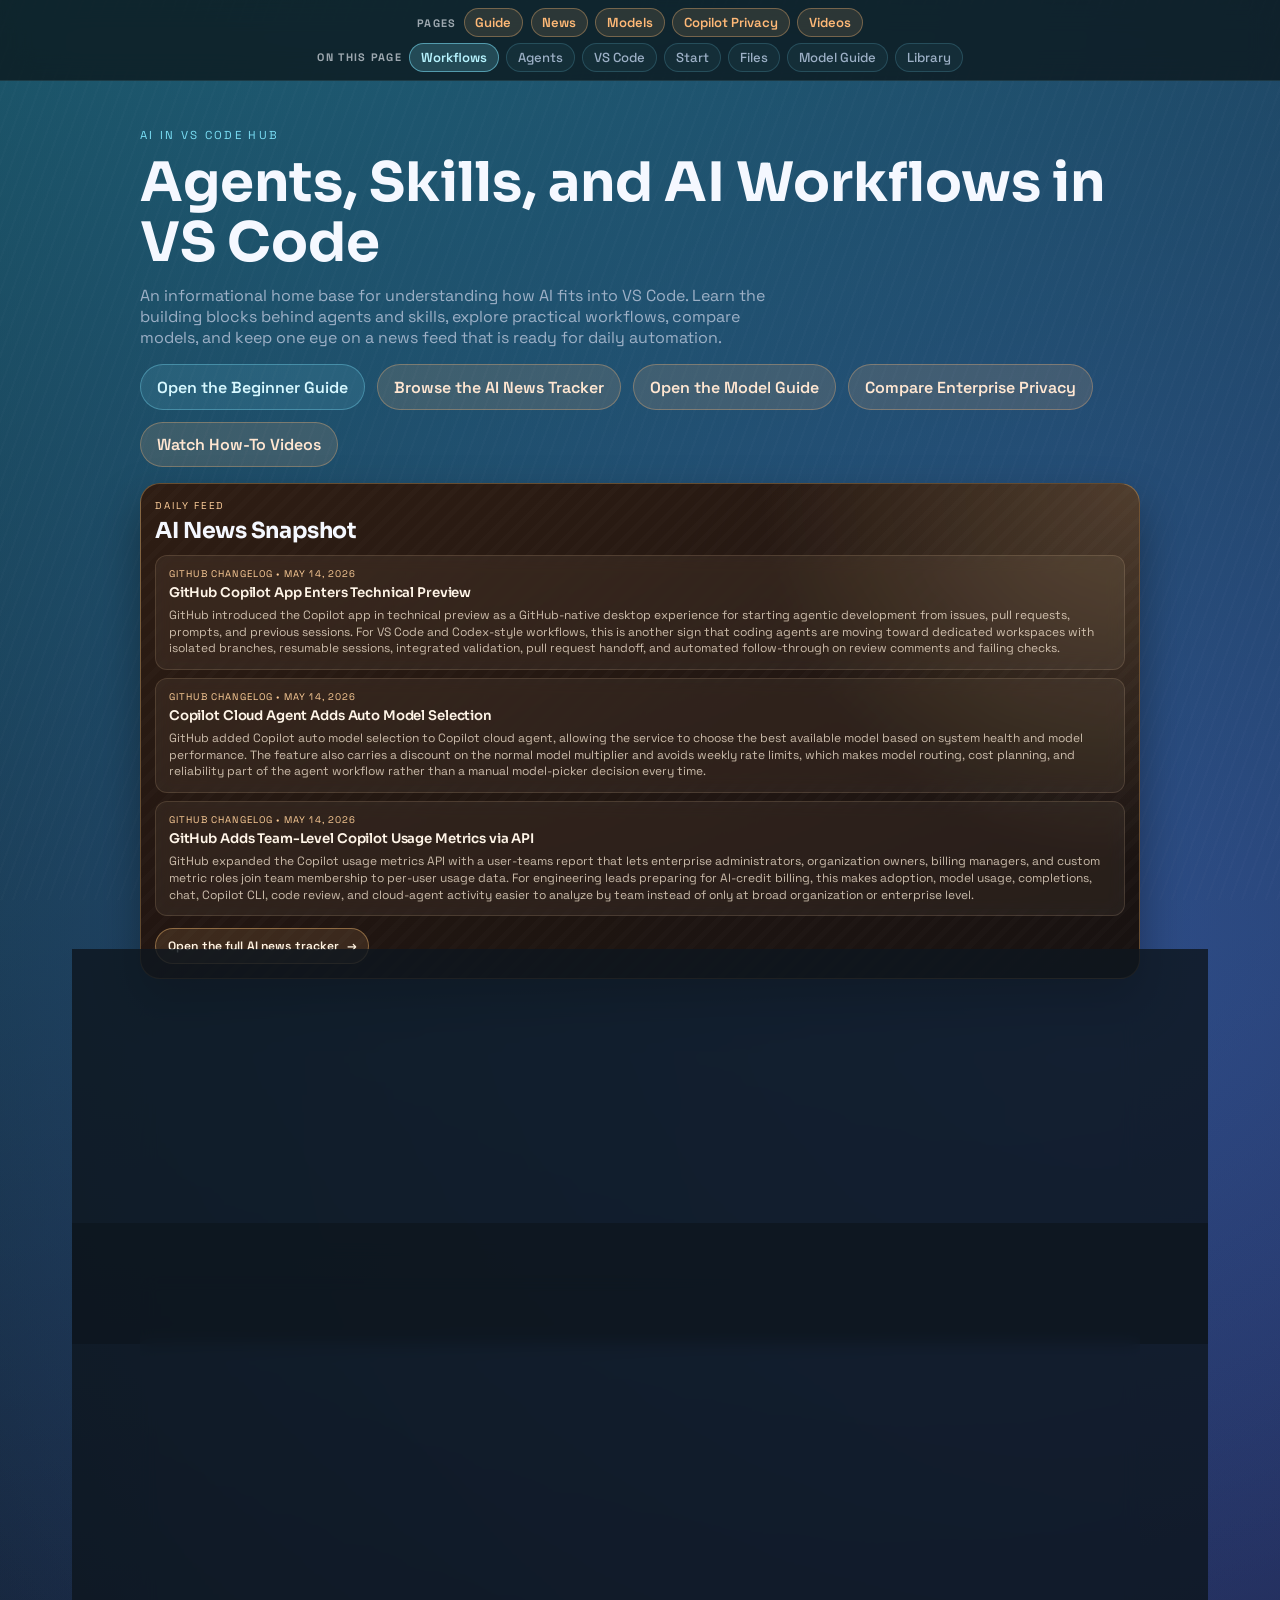
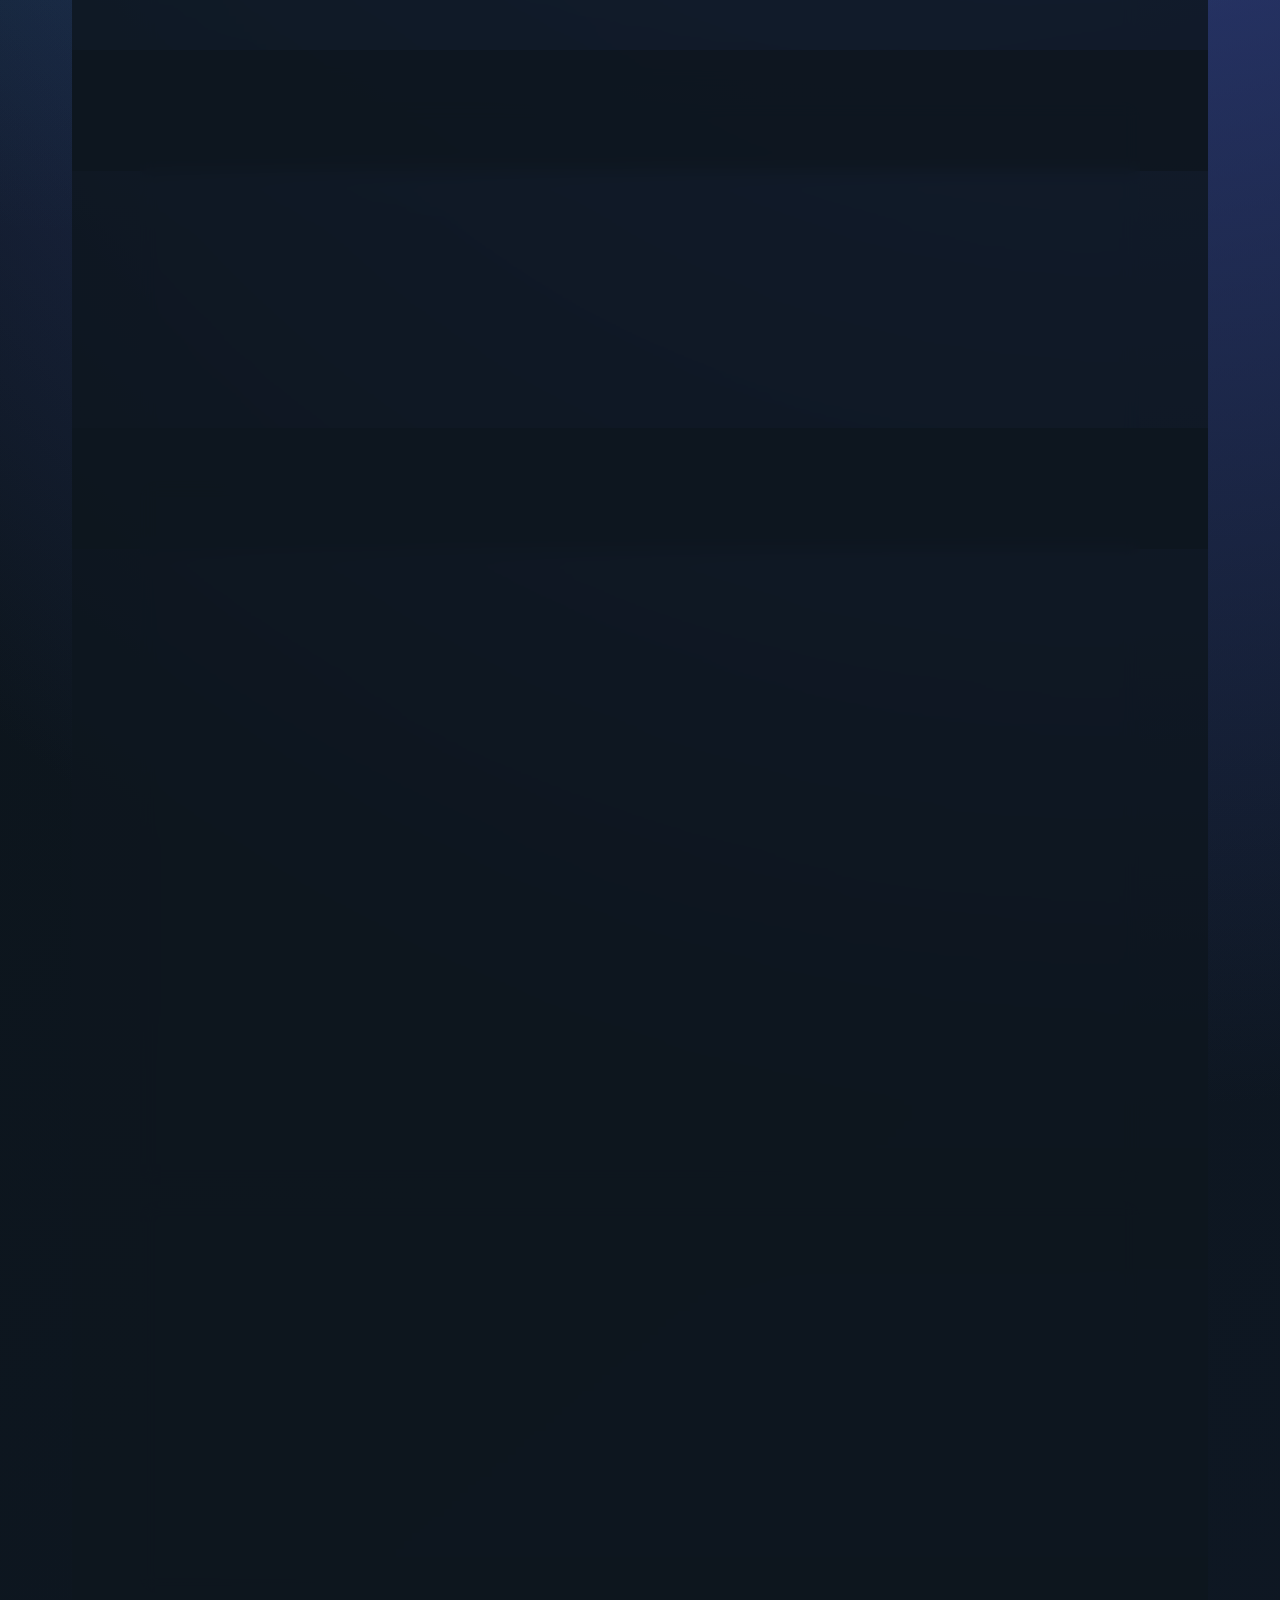
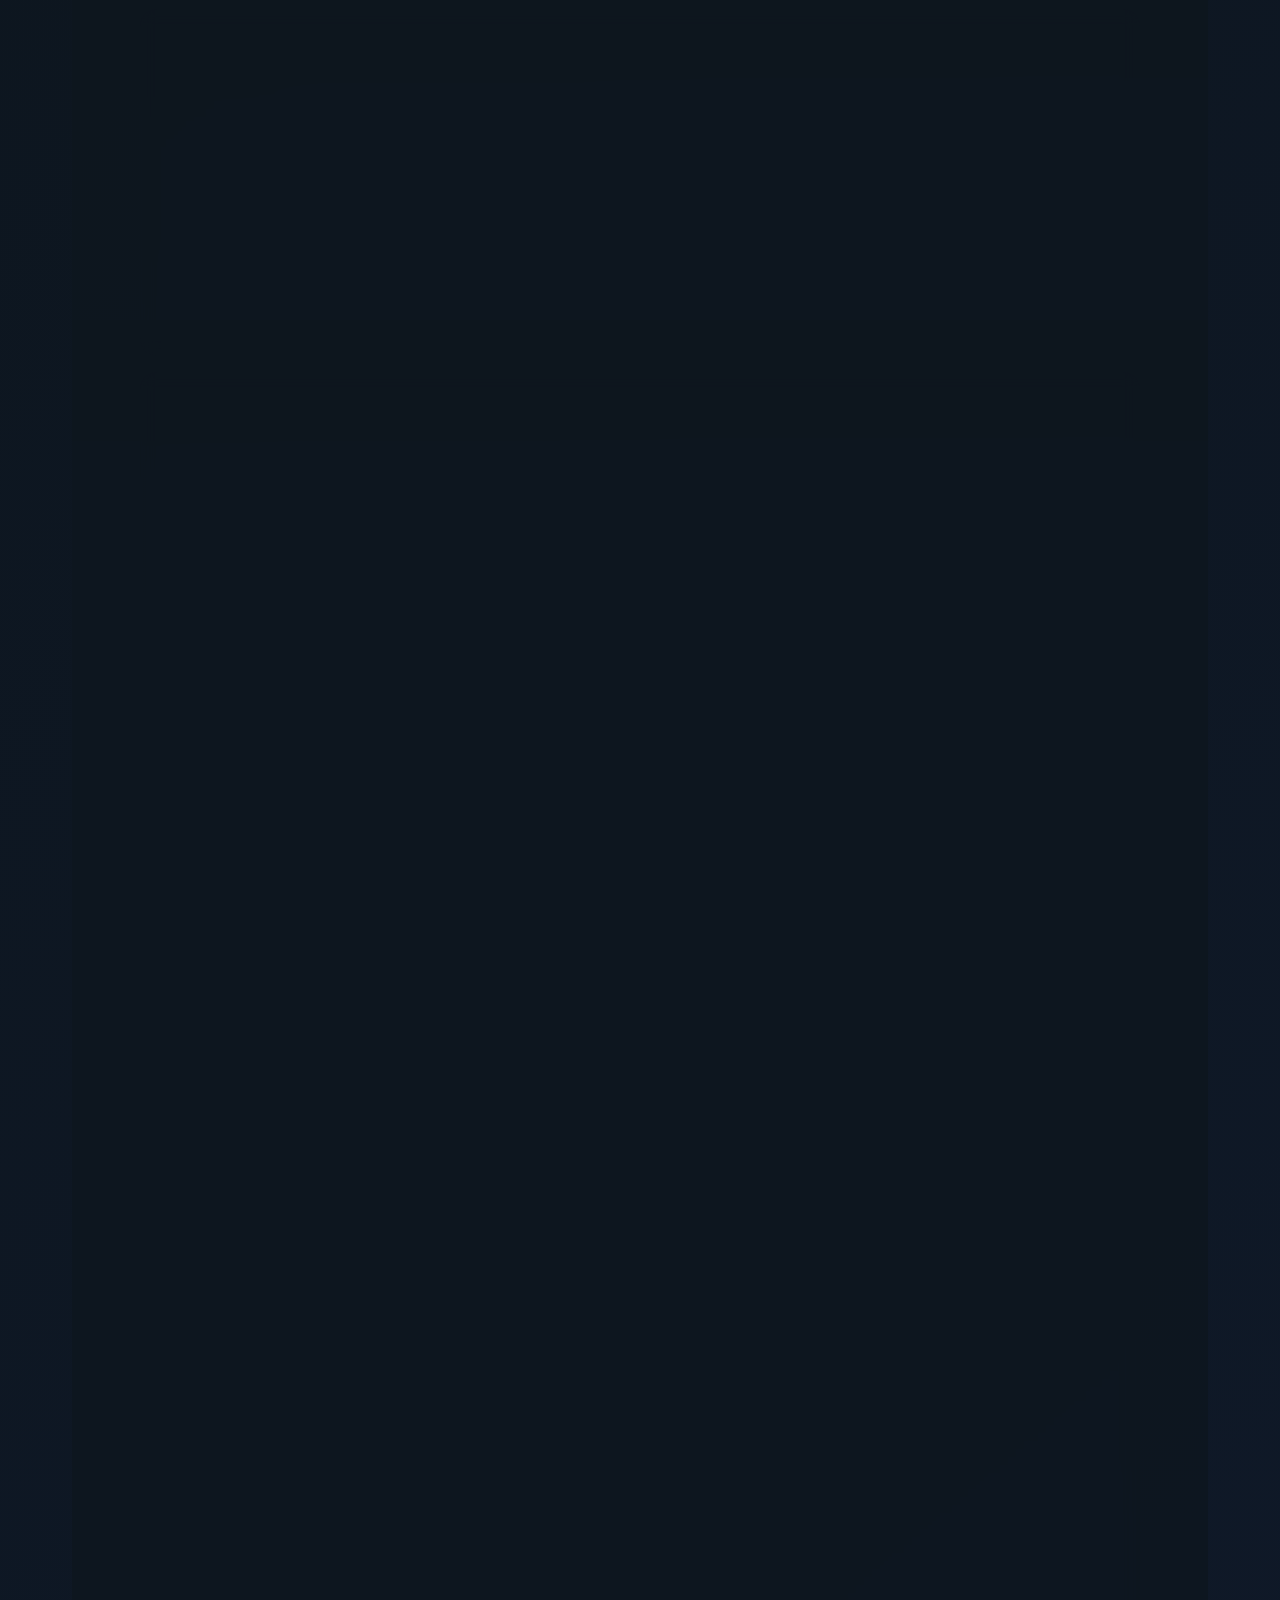
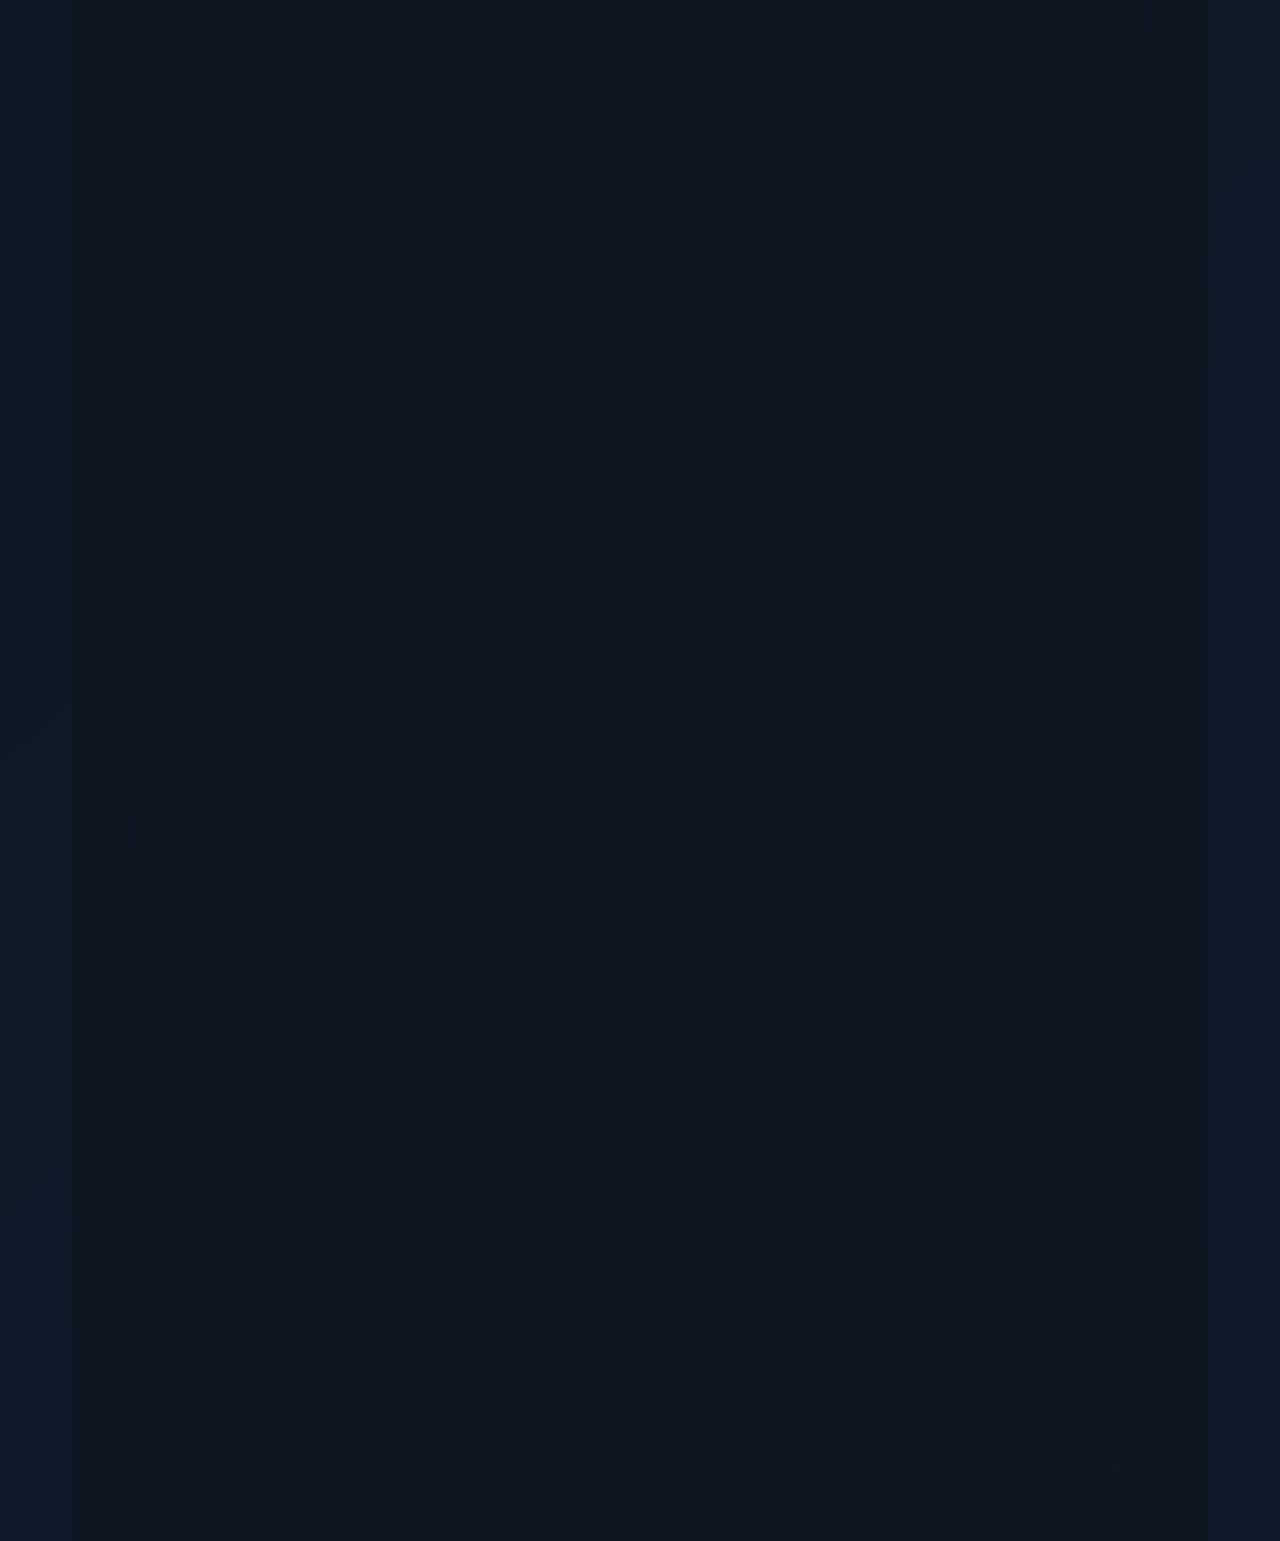
==== commit c82c328e: "Load latest AI news overlay" ====
--- a/index.html
+++ b/index.html
@@ -367,7 +367,8 @@
       </article>
     </template>
 
-    <script src="news-feed.js"></script>
-    <script src="script.js"></script>
+      <script src="news-feed.js"></script>
+      <script src="news-updates.js"></script>
+      <script src="script.js"></script>
   </body>
 </html>
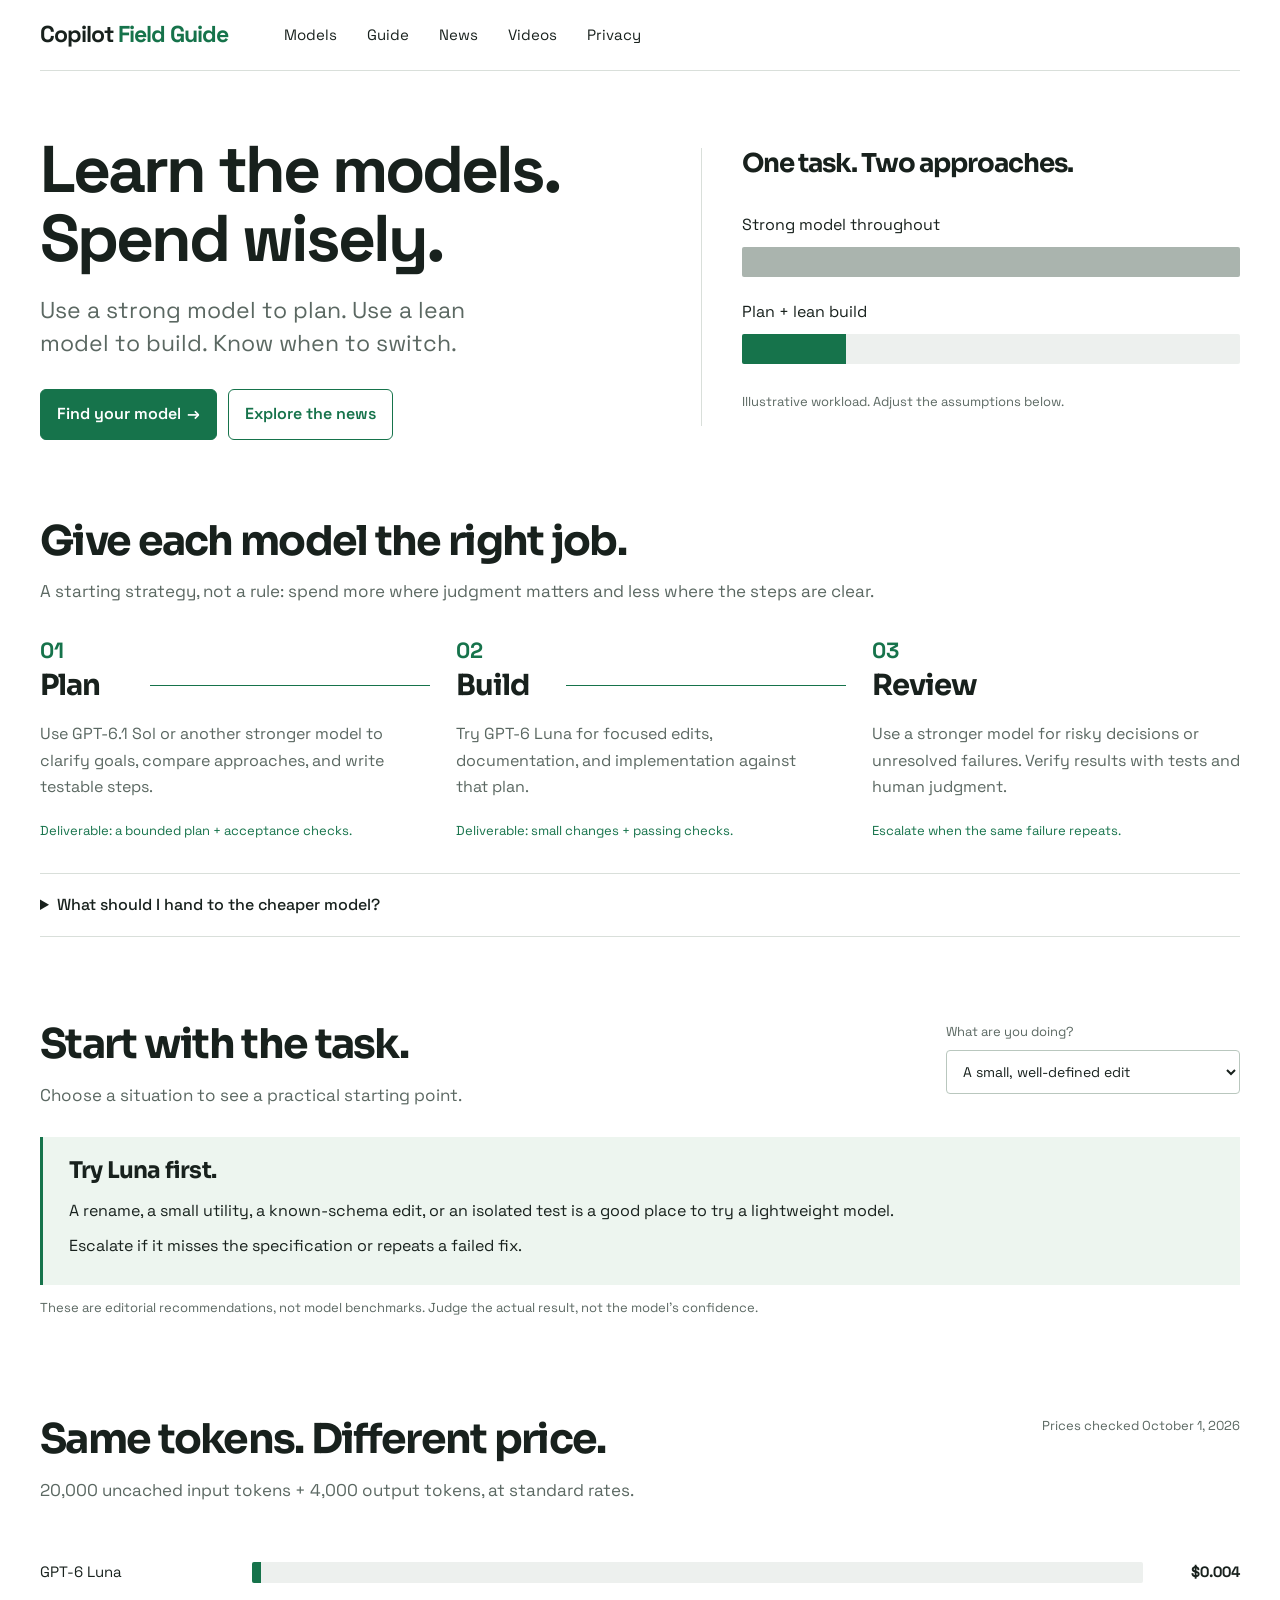
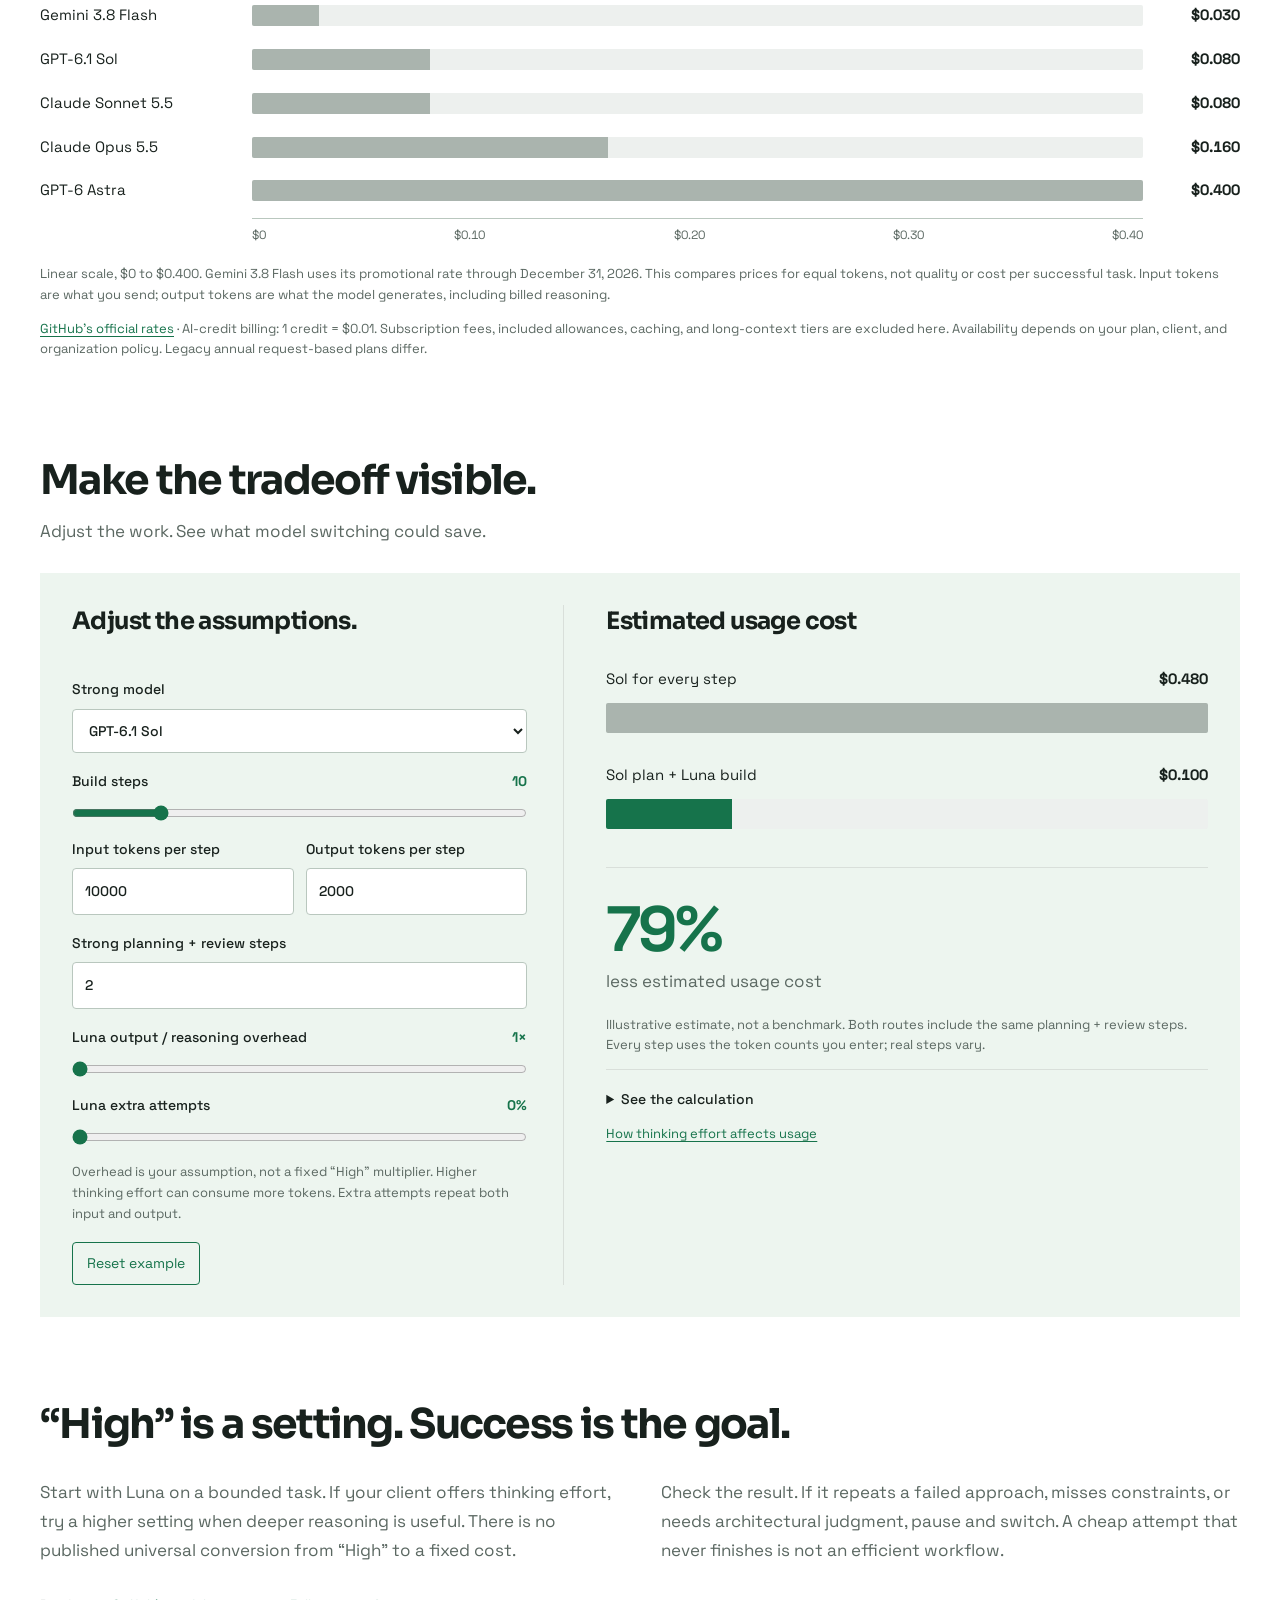
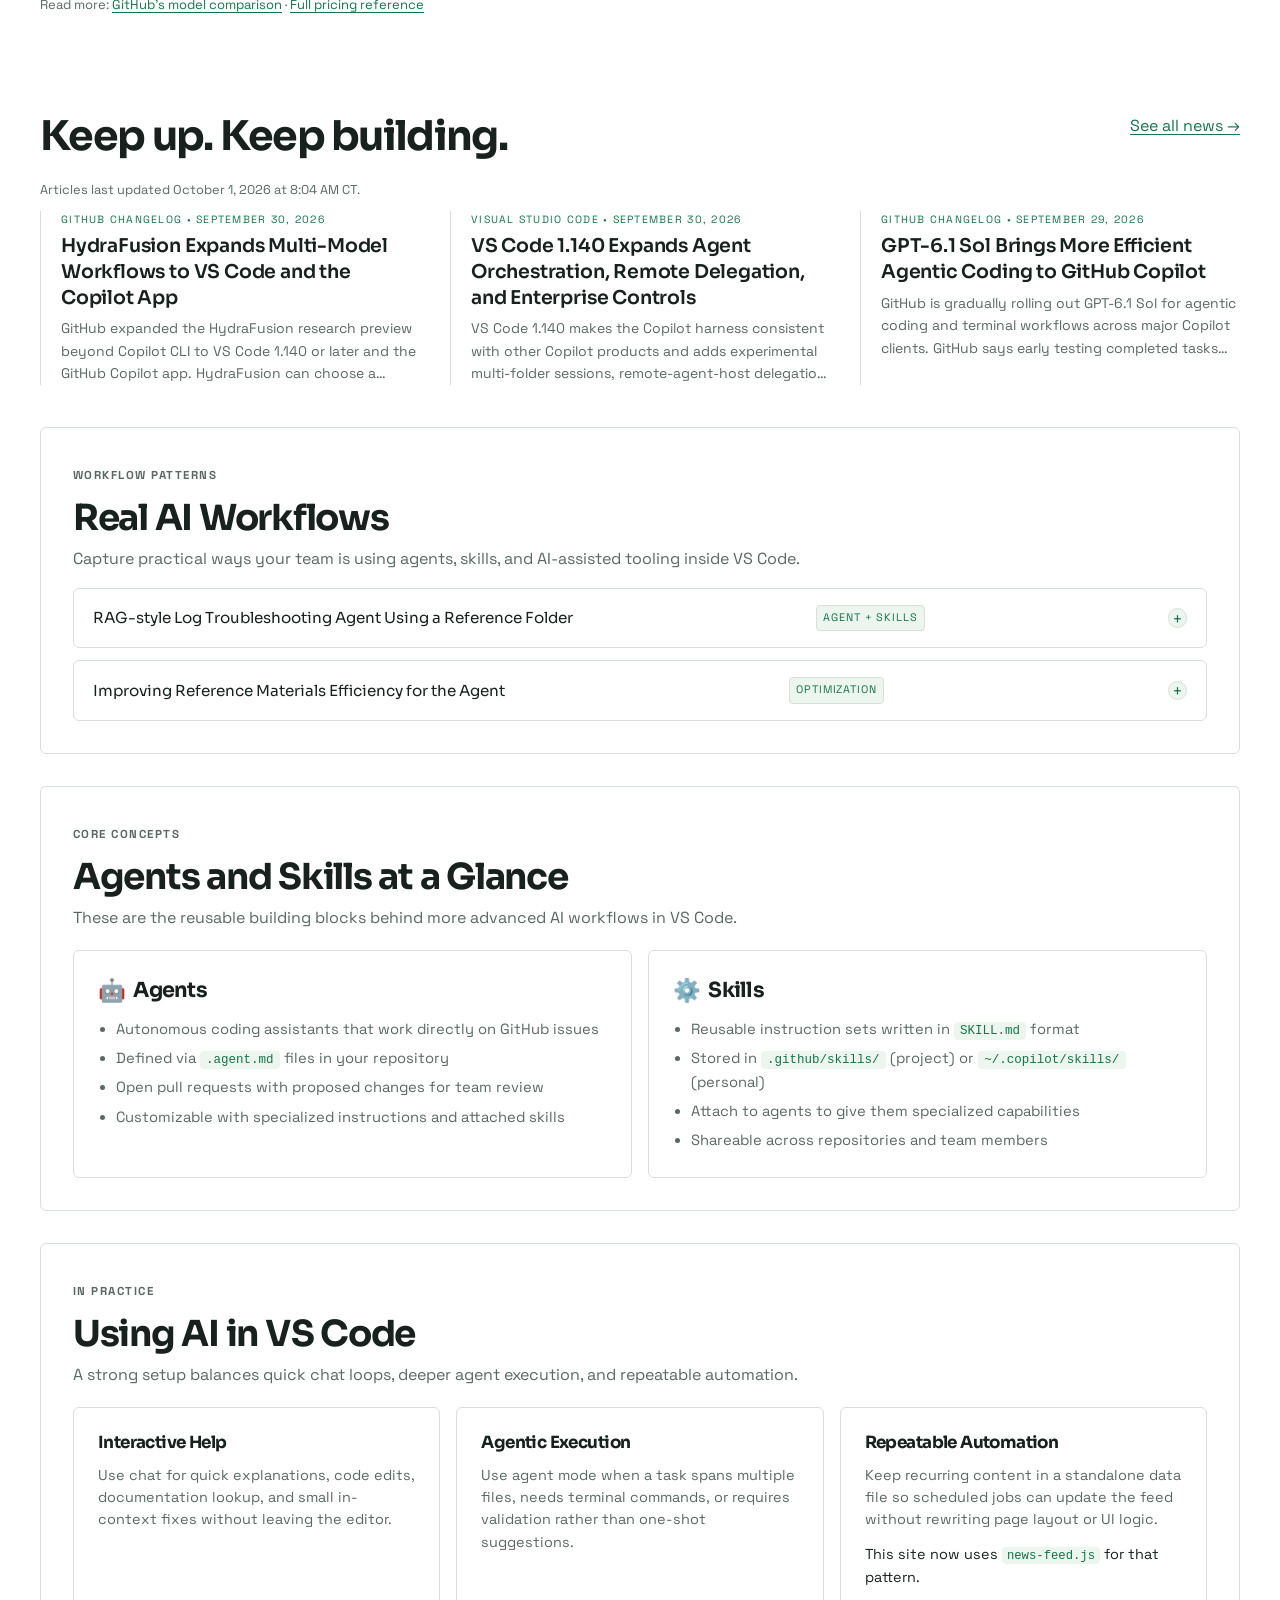
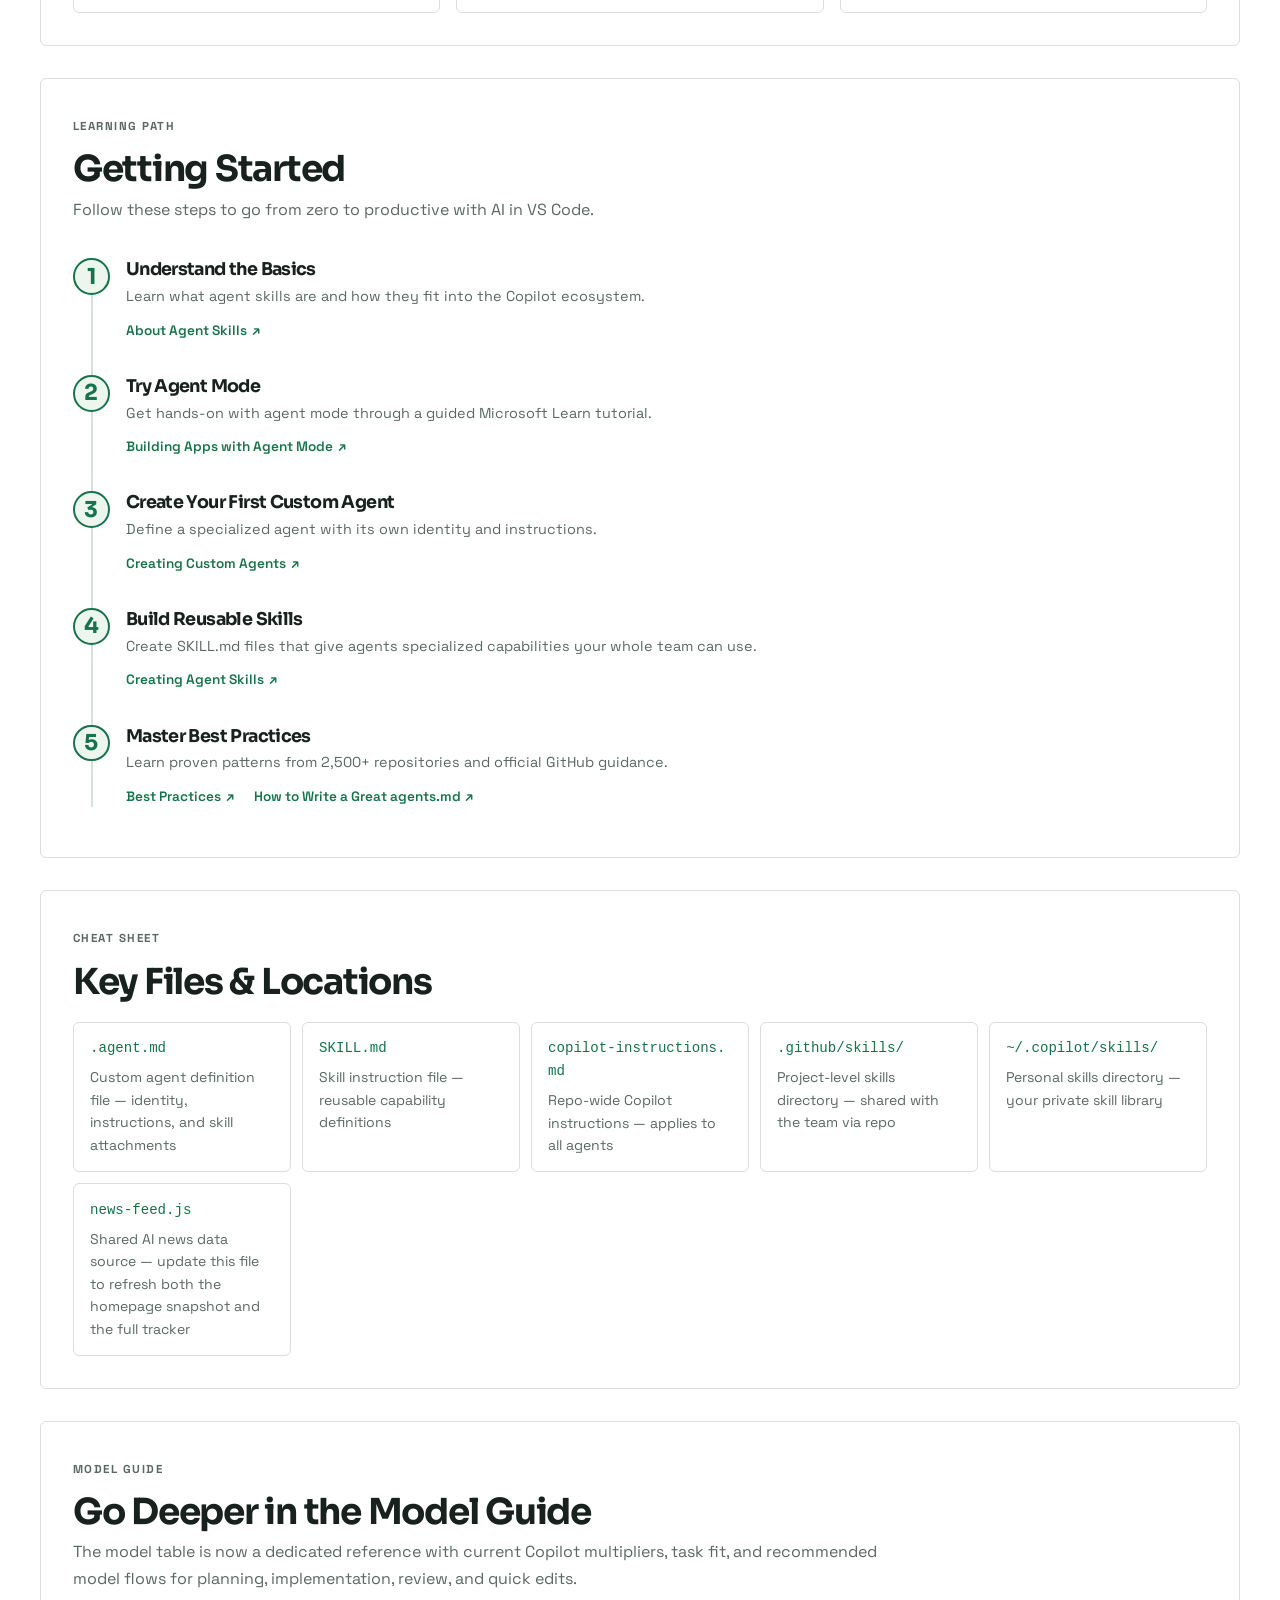
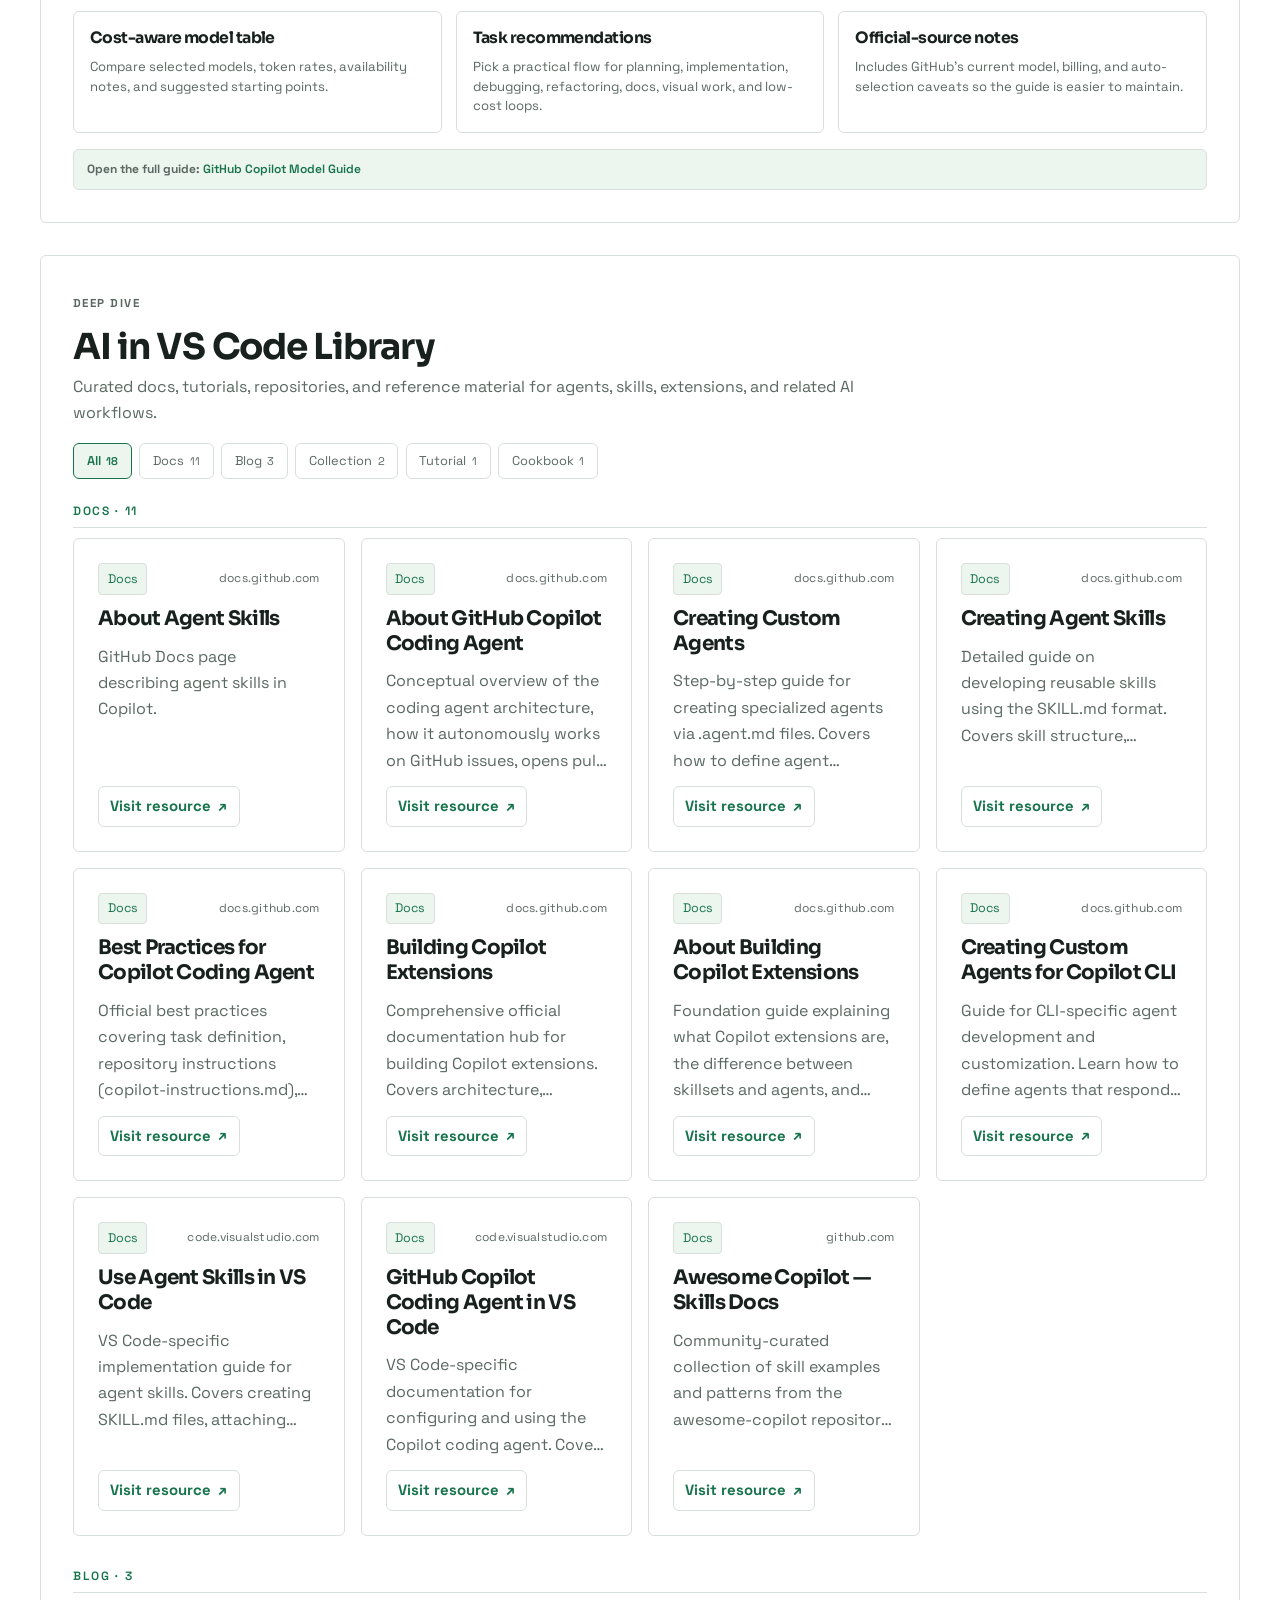
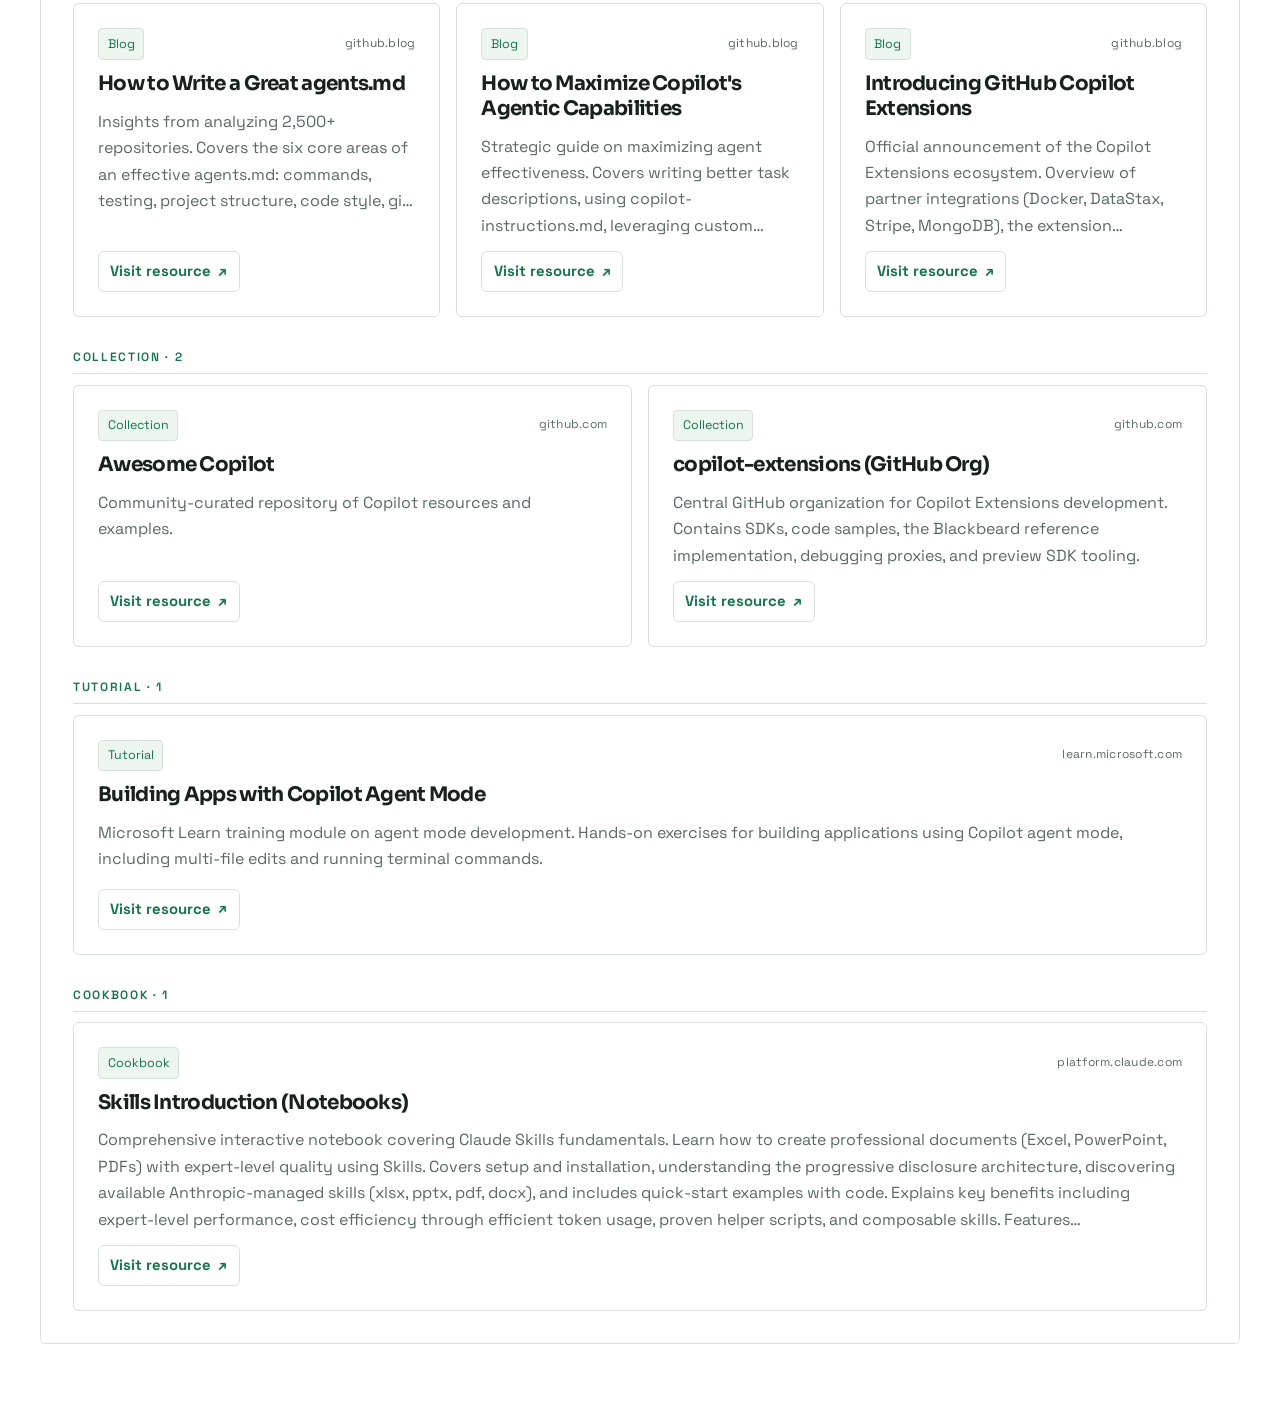
==== commit abfe22d2: "Redesign educational hub with visual model cost guidance" ====
--- a/index.html
+++ b/index.html
@@ -3,7 +3,7 @@
   <head>
     <meta charset="UTF-8" />
     <meta name="viewport" content="width=device-width, initial-scale=1.0" />
-    <title>AI in VS Code Hub — Agents, Skills, News &amp; Workflows</title>
+    <title>Copilot Field Guide — Learn Models, Costs &amp; Workflows</title>
     <meta
       name="description"
       content="An informational hub for using AI in VS Code. Learn agents and skills, explore practical workflows, compare models, and track AI news from a daily-updated feed."
@@ -15,67 +15,18 @@
       rel="stylesheet"
     />
     <link rel="stylesheet" href="styles.css" />
+    <link rel="stylesheet" href="field-guide.css" />
+    <link rel="stylesheet" href="model-lab.css" />
   </head>
   <body>
+<nav class="field-nav" aria-label="Main navigation"><a class="field-brand" href="index.html">Copilot <span>Field Guide</span></a><div><a href="models.html">Models</a><a href="guide.html">Guide</a><a href="news.html">News</a><a href="videos.html">Videos</a><a href="enterprise-privacy.html">Privacy</a></div></nav>
     <div class="background-glow" aria-hidden="true"></div>
 
-    <!-- ── Sticky Section Nav ─────────────────────────────── -->
-    <nav class="section-nav nav-visible-always" id="section-nav" aria-label="Page sections">
-      <div class="section-nav-inner">
-        <div class="nav-group" aria-label="Other site pages">
-          <span class="nav-group-label">Pages</span>
-          <a href="guide.html" class="nav-pill nav-pill-back">Guide</a>
-          <a href="news.html" class="nav-pill nav-pill-back">News</a>
-          <a href="models.html" class="nav-pill nav-pill-back">Models</a>
-          <a href="enterprise-privacy.html" class="nav-pill nav-pill-back">Copilot Privacy</a>
-          <a href="videos.html" class="nav-pill nav-pill-back">Videos</a>
-        </div>
-        <div class="nav-group" aria-label="Sections on this page">
-          <span class="nav-group-label">On this page</span>
-          <a href="#use-cases" class="nav-pill active">Workflows</a>
-          <a href="#overview" class="nav-pill active">Agents</a>
-          <a href="#ai-in-vscode" class="nav-pill">VS Code</a>
-          <a href="#getting-started" class="nav-pill">Start</a>
-          <a href="#quick-ref" class="nav-pill">Files</a>
-          <a href="#models" class="nav-pill">Model Guide</a>
-          <a href="#resources" class="nav-pill">Library</a>
-        </div>
-      </div>
-    </nav>
-
-    <main class="page">
-
-      <!-- ── Hero + News Sidebar ───────────────────────────── -->
-      <section class="hero-shell reveal" aria-labelledby="page-title">
-        <header class="hero">
-          <p class="eyebrow">AI in VS Code Hub</p>
-          <h1 id="page-title">Agents, Skills, and AI Workflows in VS Code</h1>
-          <p class="hero-copy">
-            An informational home base for understanding how AI fits into VS Code.
-            Learn the building blocks behind agents and skills, explore practical workflows,
-            compare models, and keep one eye on a news feed that is ready for daily automation.
-          </p>
-          <div class="hero-actions">
-            <a href="guide.html" class="hero-guide-link">Open the Beginner Guide</a>
-            <a href="news.html" class="hero-guide-link hero-guide-link-secondary">Browse the AI News Tracker</a>
-            <a href="models.html" class="hero-guide-link hero-guide-link-secondary">Open the Model Guide</a>
-            <a href="enterprise-privacy.html" class="hero-guide-link hero-guide-link-secondary">Compare Enterprise Privacy</a>
-            <a href="videos.html" class="hero-guide-link hero-guide-link-secondary">Watch How-To Videos</a>
-          </div>
-        </header>
-
-        <aside class="news-sidebar" aria-labelledby="latest-news-heading">
-          <div class="news-sidebar-head">
-            <p class="news-sidebar-kicker">Daily Feed</p>
-            <h2 id="latest-news-heading">AI News Snapshot</h2>
-
-          </div>
-          <div class="latest-news-list" id="latest-news-list" role="list"></div>
-          <a class="news-sidebar-link" href="news.html">Open the full AI news tracker</a>
-        </aside>
-      </section>
-
-      <!-- ── Use Cases Panel ──────────────────────────────── -->
+<main class="page learning-page"><section class="learning-hero" aria-labelledby="page-title"><header class="hero"><h1 id="page-title">Learn the models.<br>Spend wisely.</h1><p class="hero-copy">Use a strong model to plan. Use a lean model to build. Know when to switch.</p><div class="hero-actions"><a class="hero-guide-link" href="#model-lab">Find your model <span aria-hidden="true">→</span></a><a class="hero-guide-link hero-guide-link-secondary" href="news.html">Explore the news</a></div></header><aside class="hero-chart" aria-label="Illustrative workflow comparison"><h2>One task. Two approaches.</h2><p>Strong model throughout</p><div class="bar-track"><div class="bar-fill neutral" style="width:100%"></div></div><p>Plan + lean build</p><div class="bar-track"><div class="bar-fill" style="width:20.8333%"></div></div><p class="chart-note">Illustrative workload. Adjust the assumptions below.</p></aside></section><section class="learning-section" id="model-lab" aria-labelledby="workflow-heading"><h2 id="workflow-heading">Give each model the right job.</h2><p class="section-intro">A starting strategy, not a rule: spend more where judgment matters and less where the steps are clear.</p><div class="workflow-rail"><article><span class="step-number">01</span><h3>Plan</h3><p>Use GPT-6.1 Sol or another stronger model to clarify goals, compare approaches, and write testable steps.</p><small>Deliverable: a bounded plan + acceptance checks.</small></article><article><span class="step-number">02</span><h3>Build</h3><p>Try GPT-6 Luna for focused edits, documentation, and implementation against that plan.</p><small>Deliverable: small changes + passing checks.</small></article><article><span class="step-number">03</span><h3>Review</h3><p>Use a stronger model for risky decisions or unresolved failures. Verify results with tests and human judgment.</p><small>Escalate when the same failure repeats.</small></article></div><details class="handoff"><summary>What should I hand to the cheaper model?</summary><p>Give it the goal, relevant files, the agreed approach, constraints, and commands or checks that prove success. Work in small steps. Ask it to stop and report a blocker instead of guessing.</p><blockquote>“Implement step 2 of this plan. Keep the public API unchanged. Run the listed checks. If the assumptions fail, explain what you found before changing the approach.”</blockquote><p>Switch models in the Copilot model picker. Preserve the plan and relevant context when starting a new conversation; switching alone does not guarantee an effective handoff.</p></details></section>
+<section class="learning-section" aria-labelledby="task-heading"><div class="section-heading"><div><h2 id="task-heading">Start with the task.</h2><p class="section-intro">Choose a situation to see a practical starting point.</p></div><label class="task-control">What are you doing?<select id="task-choice"><option value="edit">A small, well-defined edit</option><option value="feature">A feature across several files</option><option value="debug">A bug with an unclear cause</option><option value="risk">Security, payments, or a migration</option><option value="docs">Documentation from known sources</option></select></label></div><div class="task-answer" id="task-answer" aria-live="polite"></div><p class="chart-note">These are editorial recommendations, not model benchmarks. Judge the actual result, not the model’s confidence.</p></section>
+<section class="learning-section" aria-labelledby="price-heading"><div class="section-heading"><div><h2 id="price-heading">Same tokens. Different price.</h2><p class="section-intro">20,000 uncached input tokens + 4,000 output tokens, at standard rates.</p></div><span class="date-note">Prices checked October 1, 2026</span></div><div class="price-chart" id="price-chart" aria-label="Usage price comparison"></div><div class="price-axis" aria-hidden="true"><span>$0</span><span>$0.10</span><span>$0.20</span><span>$0.30</span><span>$0.40</span></div><p class="chart-note">Linear scale, $0 to $0.400. Gemini 3.8 Flash uses its promotional rate through December 31, 2026. This compares prices for equal tokens, not quality or cost per successful task. Input tokens are what you send; output tokens are what the model generates, including billed reasoning.</p><p class="source-note"><a href="https://docs.github.com/en/copilot/reference/copilot-billing/models-and-pricing" target="_blank" rel="noopener">GitHub’s official rates</a> · AI-credit billing: 1 credit = $0.01. Subscription fees, included allowances, caching, and long-context tiers are excluded here. Availability depends on your plan, client, and organization policy. Legacy annual request-based plans differ.</p></section>
+<section class="learning-section" id="cost-calculator" aria-labelledby="cost-heading"><h2 id="cost-heading">Make the tradeoff visible.</h2><p class="section-intro">Adjust the work. See what model switching could save.</p><div class="cost-lab"><form class="lab-controls" id="cost-form"><h3>Adjust the assumptions.</h3><label>Strong model<select id="strong-model"><option value="sol">GPT-6.1 Sol</option><option value="sonnet">Claude Sonnet 5.5</option><option value="opus">Claude Opus 5.5</option><option value="astra">GPT-6 Astra</option></select></label><label>Build steps <output id="steps-value">10</output><input id="build-steps" type="range" min="1" max="50" value="10"></label><div class="token-fields"><label>Input tokens per step<input id="input-tokens" type="number" min="0" max="272000" step="1000" value="10000" required></label><label>Output tokens per step<input id="output-tokens" type="number" min="0" max="100000" step="1000" value="2000" required></label></div><label>Strong planning + review steps<input id="strong-steps" type="number" min="0" max="20" value="2" required></label><label>Luna output / reasoning overhead <output id="effort-value">1×</output><input id="luna-overhead" type="range" min="1" max="20" step="0.5" value="1"></label><label>Luna extra attempts <output id="retry-value">0%</output><input id="luna-retries" type="range" min="0" max="300" step="10" value="0"></label><p class="chart-note">Overhead is your assumption, not a fixed “High” multiplier. Higher thinking effort can consume more tokens. Extra attempts repeat both input and output.</p><button class="reset-button" type="reset">Reset example</button></form><div class="lab-results"><h3>Estimated usage cost</h3><div class="cost-bar-row"><div><span id="all-label">Sol for every step</span><strong id="all-cost">$0.480</strong></div><div class="bar-track"><div class="bar-fill neutral" id="all-bar"></div></div></div><div class="cost-bar-row"><div><span id="mixed-label">Sol plan + Luna build</span><strong id="mixed-cost">$0.100</strong></div><div class="bar-track"><div class="bar-fill" id="mixed-bar"></div></div></div><div class="savings" aria-live="polite"><strong id="savings-number">79%</strong><span id="savings-text">less estimated usage cost</span></div><p class="estimate-note">Illustrative estimate, not a benchmark. Both routes include the same planning + review steps. Every step uses the token counts you enter; real steps vary.</p><details><summary>See the calculation</summary><p id="formula"></p><p>Cost = (input tokens × input rate + output tokens × output rate) ÷ 1,000,000. No cache reads or writes. Standard tier only; per-step input is capped at 272K. Dollars show usage value, not necessarily an extra charge on your bill.</p></details><p class="source-note"><a href="https://code.visualstudio.com/docs/agent-customization/language-models" target="_blank" rel="noopener">How thinking effort affects usage</a></p></div></div></section>
+<section class="learning-section effort-lesson"><h2>“High” is a setting. Success is the goal.</h2><div class="lesson-columns"><p>Start with Luna on a bounded task. If your client offers thinking effort, try a higher setting when deeper reasoning is useful. There is no published universal conversion from “High” to a fixed cost.</p><p>Check the result. If it repeats a failed approach, misses constraints, or needs architectural judgment, pause and switch. A cheap attempt that never finishes is not an efficient workflow.</p></div><p class="source-note">Read more: <a href="https://docs.github.com/en/copilot/reference/ai-models/model-comparison" target="_blank" rel="noopener">GitHub’s model comparison</a> · <a href="models.html#model-table">Full pricing reference</a></p></section><section class="learning-section news-sidebar" aria-labelledby="latest-news-heading"><div class="news-sidebar-head"><div class="section-heading"><h2 id="latest-news-heading">Keep up. Keep building.</h2><a href="news.html">See all news →</a></div></div><div class="latest-news-list" id="latest-news-list" role="list"></div></section>      <!-- ── Use Cases Panel ──────────────────────────────── -->
       <section class="panel reveal" id="use-cases" aria-labelledby="use-cases-heading">
         <div class="panel-head">
           <p class="eyebrow">Workflow Patterns</p>
@@ -312,7 +263,7 @@
       <section class="panel reveal" id="models" aria-labelledby="models-heading">
         <div class="panel-head">
           <p class="eyebrow">Model Guide</p>
-          <h2 id="models-heading">GitHub Copilot Models Moved to Their Own Page</h2>
+          <h2 id="models-heading">Go Deeper in the Model Guide</h2>
           <p>
             The model table is now a dedicated reference with current Copilot multipliers, task fit,
             and recommended model flows for planning, implementation, review, and quick edits.
@@ -321,7 +272,7 @@
         <div class="model-preview-grid">
           <article class="model-preview-card">
             <h3>Cost-aware model table</h3>
-            <p>Scan every current Copilot model, paid-plan multipliers, Copilot Free behavior, status, and best-fit tasks.</p>
+            <p>Compare selected models, token rates, availability notes, and suggested starting points.</p>
           </article>
           <article class="model-preview-card">
             <h3>Task recommendations</h3>
@@ -370,5 +321,6 @@
       <script src="news-feed.js"></script>
       <script src="news-updates.js"></script>
       <script src="script.js"></script>
+  <script src="model-lab.js"></script>
   </body>
 </html>
--- a/styles.css
+++ b/styles.css
@@ -80,6 +80,8 @@
 h2,
 h3 {
   font-family: "Sora", sans-serif;
+  overflow-wrap: anywhere;
+  word-break: break-word;
 }
 
 h1 {
@@ -700,6 +702,7 @@
   transform: translateY(-100%);
   opacity: 0;
   transition: transform 300ms ease, opacity 300ms ease;
+  overflow-x: hidden;
 }
 
 .section-nav.nav-visible {
@@ -725,6 +728,7 @@
   justify-content: center;
   gap: 0.45rem;
   max-width: 100%;
+  min-width: 0;
 }
 
 .nav-group-label {
@@ -1047,6 +1051,142 @@
 
 .legend-info a:hover {
   color: var(--accent-2);
+}
+
+.model-route-graphic {
+  margin-top: 1rem;
+  display: grid;
+  grid-template-columns: repeat(12, 1fr);
+  gap: 0.8rem;
+  position: relative;
+  min-width: 0;
+}
+
+.route-lanes {
+  grid-column: 1 / -1;
+  display: grid;
+  grid-template-columns: repeat(3, 1fr);
+  gap: 0.55rem;
+}
+
+.route-lane {
+  border: 1px solid rgba(123, 223, 246, 0.16);
+  background: rgba(123, 223, 246, 0.06);
+  color: rgba(245, 248, 255, 0.72);
+  border-radius: 8px;
+  padding: 0.5rem 0.6rem;
+  font-size: 0.68rem;
+  font-weight: 700;
+  text-transform: uppercase;
+}
+
+.route-card {
+  grid-column: span 4;
+  min-width: 0;
+  min-height: 13.8rem;
+  display: flex;
+  flex-direction: column;
+  gap: 0.75rem;
+  border: 1px solid rgba(123, 223, 246, 0.18);
+  border-radius: 8px;
+  background: linear-gradient(145deg, rgba(8, 20, 32, 0.92), rgba(6, 12, 22, 0.88));
+  padding: 0.95rem;
+}
+
+.route-card-mini,
+.route-card-luna {
+  border-color: rgba(123, 234, 102, 0.24);
+}
+
+.route-card-terra,
+.route-card-sonnet {
+  border-color: rgba(123, 223, 246, 0.25);
+}
+
+.route-card-sol,
+.route-card-opus {
+  border-color: rgba(255, 185, 119, 0.32);
+}
+
+.route-card-head {
+  display: flex;
+  flex-direction: column;
+  gap: 0.22rem;
+}
+
+.route-card-head strong {
+  color: var(--text);
+  font-family: "Sora", sans-serif;
+  font-size: 1rem;
+}
+
+.route-kicker {
+  color: var(--accent);
+  font-size: 0.66rem;
+  font-weight: 700;
+  text-transform: uppercase;
+}
+
+.route-card p {
+  margin: 0;
+  color: rgba(245, 248, 255, 0.78);
+  font-size: 0.8rem;
+  line-height: 1.45;
+}
+
+.route-card dl {
+  display: grid;
+  gap: 0.4rem;
+  margin: auto 0 0;
+}
+
+.route-card dl div {
+  display: flex;
+  flex-wrap: wrap;
+  justify-content: space-between;
+  gap: 0.7rem;
+  border-bottom: 1px solid rgba(123, 223, 246, 0.09);
+  padding-bottom: 0.32rem;
+}
+
+.route-card dt {
+  color: rgba(245, 248, 255, 0.62);
+  font-size: 0.68rem;
+}
+
+.route-card dd {
+  margin: 0;
+  color: var(--text);
+  font-size: 0.72rem;
+  font-weight: 700;
+  text-align: right;
+  overflow-wrap: anywhere;
+}
+
+.route-promo {
+  display: inline-block;
+  align-self: flex-start;
+  max-width: 100%;
+  border: 1px solid rgba(255, 185, 119, 0.35);
+  border-radius: 4px;
+  background: rgba(255, 185, 119, 0.1);
+  color: #ffcf95;
+  padding: 0.28rem 0.4rem;
+  font-size: 0.68rem;
+  font-weight: 700;
+  white-space: normal;
+}
+
+.route-evidence-note {
+  margin-top: 0.9rem;
+  padding: 0.75rem 0.85rem;
+  border: 1px solid rgba(255, 185, 119, 0.24);
+  border-left: 3px solid #ffb977;
+  border-radius: 8px;
+  background: rgba(255, 185, 119, 0.07);
+  color: rgba(245, 248, 255, 0.82);
+  font-size: 0.8rem;
+  line-height: 1.45;
 }
 
 .model-preview-grid,
@@ -1258,6 +1398,42 @@
 
 /* ── Responsive ────────────────────────────────────────── */
 @media (max-width: 640px) {
+  body {
+    overflow-x: hidden;
+  }
+
+  .page,
+  .section-nav-inner {
+    width: min(100% - 1rem, 1000px);
+  }
+
+  h1 {
+    font-size: 1.65rem;
+  }
+
+  .panel {
+    padding: 0.9rem;
+  }
+
+  .panel-head h2 {
+    font-size: 1.12rem;
+  }
+
+  .hero-copy,
+  .panel-head p,
+  .route-card p {
+    overflow-wrap: anywhere;
+    word-break: break-word;
+  }
+
+  .nav-group {
+    flex-wrap: nowrap;
+    justify-content: flex-start;
+    overflow-x: auto;
+    width: 100%;
+    padding-bottom: 0.1rem;
+  }
+
   .hero-actions {
     flex-direction: column;
     align-items: stretch;
@@ -1362,6 +1538,26 @@
 
   .models-grid {
     grid-template-columns: 1fr;
+  }
+
+  .model-route-graphic,
+  .route-lanes {
+    grid-template-columns: 1fr;
+  }
+
+  .route-card {
+    grid-column: 1 / -1;
+    min-height: 0;
+  }
+
+  .route-card dl div {
+    display: grid;
+    grid-template-columns: 1fr;
+    gap: 0.12rem;
+  }
+
+  .route-card dd {
+    text-align: left;
   }
 
   .steps-timeline::before {
--- a/field-guide.css
+++ b/field-guide.css
@@ -0,0 +1,182 @@
+/* Shared editorial skin. The original layout and content remain intact. */
+:root {
+  --bg-start: #fff;
+  --bg-end: #fff;
+  --panel: #fff;
+  --panel-border: #d9dfda;
+  --text: #18211d;
+  --muted: #5b6862;
+  --accent: #16734b;
+  --accent-2: #16734b;
+  --danger: #a53b31;
+  --shadow: none;
+}
+
+html { scroll-padding-top: 8rem; }
+body { background: #fff; line-height: 1.65; }
+.background-glow { display: none; }
+.page { width: min(1200px, calc(100% - 64px)); padding: 4rem 0 5rem; }
+h1, h2, h3 { color: #18211d; letter-spacing: -0.035em; word-break: normal; }
+h1 { font-size: clamp(2.4rem, 5vw, 4.6rem); line-height: 1.08; max-width: 20ch; }
+h2 { font-size: clamp(1.5rem, 2.8vw, 2.25rem); line-height: 1.2; }
+h3 { line-height: 1.35; }
+a { color: #16734b; text-underline-offset: 3px; }
+a:hover { color: #105437; }
+button, input, select { font: inherit; }
+:focus-visible { outline: 2px solid #16734b; outline-offset: 4px; }
+.eyebrow { font-weight: 700; letter-spacing: 0.13em; color: #16734b; }
+.hero { margin-bottom: 3rem; }
+.hero-copy { font-size: 1.1rem; line-height: 1.75; margin-top: 1.4rem; }
+.hero-shell { gap: 2.5rem; margin-bottom: 3.5rem; }
+.hero-actions { gap: 0.65rem; margin-top: 1.7rem; }
+
+.section-nav {
+  background: #fff;
+  border-color: #d9dfda;
+  backdrop-filter: none;
+  -webkit-backdrop-filter: none;
+  padding: 0.8rem 0;
+  transform: none;
+  opacity: 1;
+}
+.section-nav-inner { width: min(1200px, calc(100% - 64px)); align-items: flex-start; gap: 0.5rem; }
+.nav-group { justify-content: flex-start; gap: 0.35rem; }
+.nav-group-label { color: #5b6862; margin-right: 0.65rem; }
+.nav-pill, .nav-pill-back { background: #fff; border-color: transparent; color: #5b6862; border-radius: 6px; }
+.nav-pill:hover, .nav-pill-back:hover { background: #edf5ef; border-color: #d9dfda; color: #16734b; }
+.nav-pill.active { background: #edf5ef; border-color: #d9dfda; color: #16734b; }
+
+.panel { border-radius: 6px; padding: 2rem; background: #fff; box-shadow: none; backdrop-filter: none; -webkit-backdrop-filter: none; }
+.panel::before, .news-sidebar::before, .resource-card::after { display: none; }
+.panel + .panel { margin-top: 2rem; }
+.panel-head p { line-height: 1.65; max-width: 85ch; }
+.news-layout { gap: 2rem; }
+.reveal { opacity: 1; transform: none; animation: none; }
+
+.news-sidebar, .latest-news-card, .workflow-card, .use-case-item,
+.resource-card, .overview-card, .ref-item, .route-card,
+.model-preview-card, .model-use-card, .flow-card, .news-page-card,
+.location-card, .compare-card, .file-tree-block {
+  background: #fff;
+  border-color: #d9dfda;
+  border-radius: 6px;
+  box-shadow: none;
+  backdrop-filter: none;
+  -webkit-backdrop-filter: none;
+}
+.news-sidebar { padding: 1.5rem; background: #edf5ef; }
+.workflow-card, .overview-card, .location-card, .compare-card, .resource-card { padding: 1.5rem; }
+.latest-news-card { padding: 1rem; }
+.news-sidebar-head h2 { font-size: 1.35rem; }
+.latest-news-title { font-size: 1rem; line-height: 1.4; margin-top: 0.4rem; }
+.latest-news-title a { color: #18211d; }
+.latest-news-title a:hover, .latest-news-title a:focus-visible { color: #16734b; }
+.latest-news-meta, .news-sidebar-kicker { color: #16734b; font-size: 0.66rem; }
+.latest-news-summary { color: #5b6862; font-size: 0.87rem; line-height: 1.65; }
+.news-sidebar-head p:last-child, .source, .strengths, .route-card p,
+.route-card dt, .route-lane, .news-callout p { color: #5b6862; }
+.workflow-note { color: #18211d !important; }
+.resource-card:hover { transform: none; border-color: #16734b; box-shadow: none; }
+.resource-card h3 { font-size: 1.25rem; }
+.note { line-height: 1.65; }
+.category-header, .use-case-body, .route-card dl div { border-color: #d9dfda; }
+.use-case-item summary { padding: 1rem 1.2rem; }
+.use-case-body { padding: 1.2rem; }
+.use-case-body p, .use-case-steps, .use-case-points { font-size: 0.9rem; line-height: 1.65; }
+
+.hero-guide-link, .hero-guide-link-secondary, .news-sidebar-link, .visit-link {
+  background: #fff;
+  border: 1px solid #d9dfda;
+  color: #16734b;
+  border-radius: 6px;
+  box-shadow: none;
+}
+.hero-guide-link:not(.hero-guide-link-secondary) { background: #16734b; border-color: #16734b; color: #fff; }
+.hero-guide-link:hover, .hero-guide-link:focus-visible,
+.hero-guide-link-secondary:hover, .hero-guide-link-secondary:focus-visible,
+.news-sidebar-link:hover, .news-sidebar-link:focus-visible,
+.visit-link:hover, .visit-link:focus-visible {
+  background: #edf5ef;
+  color: #16734b;
+  border-color: #16734b;
+  transform: none;
+}
+.visit-link:focus-visible { outline-color: #16734b; }
+
+.chip, .cap-badge, .use-case-tag, .location-badge-workspace,
+.location-badge-user, .news-company-chip, .news-company-chip-aggregate,
+.news-overview-count, .route-promo {
+  background: #edf5ef;
+  border-color: #d9dfda;
+  color: #16734b;
+  border-radius: 4px;
+}
+.filter-pill { background: #fff; border-color: #d9dfda; color: #5b6862; border-radius: 6px; padding: 0.4rem 0.8rem; }
+.filter-pill:hover, .filter-pill.active { background: #edf5ef; border-color: #16734b; color: #16734b; }
+.pill-count { opacity: 1; }
+.news-overview-card { background: #fff; border-color: #d9dfda; border-radius: 6px; padding: 1rem; }
+.news-overview-card:hover, .news-overview-card:focus-visible, .news-overview-card.active { background: #edf5ef; border-color: #16734b; }
+
+.feed-status, .legend-info, .route-lane, .route-evidence-note,
+.news-callout, .analogy-box, .guide-callout, .path-display {
+  background: #edf5ef;
+  border-color: #d9dfda;
+  border-radius: 6px;
+  color: #5b6862;
+}
+.route-evidence-note, .analogy-box, .guide-callout { border-left-color: #16734b; }
+.route-promo { color: #16734b; }
+.guide-callout h3, .path-display, .path-display em { color: #16734b; }
+.use-case-item summary::after { background: #edf5ef; color: #16734b; border-color: #d9dfda; }
+.steps-timeline::before { background: #d9dfda; }
+.step-number { background: #edf5ef; }
+.workflow-note code, .news-callout code, .use-case-body code,
+.overview-list code, .guide-text code, .guide-callout code, .compare-list code { background: #edf5ef; color: #16734b; }
+.guide-text, .guide-callout p, .analogy-box p, .compare-list dd { font-size: 0.97rem; line-height: 1.7; }
+.ref-desc { font-size: 0.88rem; line-height: 1.6; }
+.ref-item .step-link { line-height: 1.5; }
+
+.table-wrapper { border-color: #d9dfda; border-radius: 6px; max-width: 100%; }
+.models-table { font-size: 0.85rem; line-height: 1.5; }
+.models-table thead { background: #edf5ef; border-color: #d9dfda; }
+.models-table th { color: #18211d; padding: 0.9rem 0.8rem; }
+.models-table td { border-color: #d9dfda; padding: 0.8rem; }
+.models-table tbody tr:hover, .models-table tbody tr.highlight,
+.models-table tbody tr.highlight:hover { background: #edf5ef; }
+.models-table .model-name { font-size: 0.83rem; }
+.models-table .cost-free, .models-table .cost-low { color: #16734b; }
+.models-table .cost-std { color: #77551e; }
+.models-table .cost-high { color: #a53b31; }
+.models-table .strengths { font-size: 0.83rem; color: #5b6862; }
+.news-last-updated { color: #5b6862; font-size: 0.8rem; }
+
+@media (min-width: 1000px) {
+  .hero-shell { grid-template-columns: minmax(0, 1.5fr) minmax(0, 1fr); }
+}
+@media (max-width: 640px) {
+  .page, .section-nav-inner { width: calc(100% - 32px); }
+  .page { padding: 2.5rem 0 3rem; }
+  .section-nav { padding: 0.65rem 0; }
+  .nav-group { gap: 0.3rem; }
+  .nav-pill { padding: 0.4rem 0.6rem; }
+  h1 { font-size: clamp(2rem, 9vw, 3rem); }
+  .hero-copy { font-size: 1rem; }
+  .panel { padding: 1.1rem; }
+  .panel-head h2 { font-size: 1.55rem; }
+  .panel + .panel { margin-top: 1.4rem; }
+  .hero-shell { gap: 1.5rem; }
+  .workflow-card, .overview-card, .location-card, .compare-card, .resource-card { padding: 1.1rem; }
+  .resource-grid, .workflow-grid, .ref-grid, .model-preview-grid { grid-template-columns: minmax(0, 1fr); }
+  .use-case-item summary { align-items: flex-start; flex-wrap: wrap; padding: 0.85rem; }
+  .use-case-item summary::after { margin-left: auto; }
+  .use-case-body { padding: 0.9rem; }
+  .models-table { font-size: 0.8rem; }
+  .models-table th, .models-table td { padding: 0.7rem; }
+  .news-sidebar { padding: 1.1rem; }
+}
+@media (prefers-reduced-motion: reduce) {
+  html { scroll-behavior: auto; }
+  *, *::before, *::after { transition-duration: 0s !important; animation-duration: 0s !important; }
+}
+/* Main navigation is above the section rail; the rail sticks only on scroll. */
+.section-nav{position:sticky;top:0;left:auto;width:100%;z-index:20;margin:0;border-bottom:1px solid #d9dfda;visibility:visible}.section-nav-inner{flex-direction:row;justify-content:flex-start}.section-nav .nav-group:first-child{display:none}.section-nav .nav-group{flex:1;min-width:0;overflow-x:auto;flex-wrap:nowrap}.nav-group-label{white-space:nowrap;flex-shrink:0}.nav-pill{flex-shrink:0}.use-case-body p,.use-case-steps,.use-case-points{font-size:1rem;line-height:1.7}
--- a/model-lab.css
+++ b/model-lab.css
@@ -0,0 +1,14 @@
+/* Editorial teaching components. Palette and open layout follow design concepts. */
+.field-nav{max-width:1200px;margin:auto;padding:25px 0;display:flex;align-items:center;gap:56px;border-bottom:1px solid #d9dfda;font-size:15px}.field-brand{font-weight:700;font-size:23px;letter-spacing:-1px;text-decoration:none;color:#18211d;white-space:nowrap}.field-brand span{color:#16734b}.field-nav>div{display:flex;gap:30px}.field-nav>div a{color:#18211d;text-decoration:none}.field-nav a:hover{text-decoration:underline;text-underline-offset:5px}.learning-page{padding-top:0}.learning-hero{display:grid;grid-template-columns:1.12fr 1fr;gap:58px;padding:76px 0 36px;align-items:center}.learning-hero h1{font-family:'Space Grotesk',sans-serif;font-size:clamp(38px,4.7vw,66px);font-weight:700;letter-spacing:-3px;line-height:1.04}.learning-hero .hero-copy{font-size:23px;line-height:1.45;max-width:31ch;margin:22px 0 28px}.hero-chart{border-left:1px solid #d9dfda;padding:0 0 0 40px}.hero-chart h2{font-size:26px;letter-spacing:-1px;margin:0 0 32px}.hero-chart p:not(.chart-note){font-size:16px;margin:22px 0 9px}.bar-track{background:#edf0ee;height:30px;border-radius:2px;overflow:hidden}.bar-fill{height:100%;background:#16734b;transition:width .25s ease}.bar-fill.neutral{background:#aab4ae}.bar-fill.over-budget{background:#a54e20}.chart-note,.source-note,.estimate-note,.date-note{font-size:13px;line-height:1.6;color:#5b6862}.hero-chart .chart-note{margin-top:28px}.learning-section{padding:42px 0;scroll-margin-top:130px}.learning-section>h2,.section-heading h2{font-size:clamp(29px,3.2vw,42px);line-height:1.14;letter-spacing:-1.7px;margin:0 0 14px}.section-intro{font-size:17px;color:#5b6862;line-height:1.6;margin:0 0 28px;max-width:80ch}.workflow-rail{display:grid;grid-template-columns:repeat(3,1fr);gap:48px;margin:30px 0}.workflow-rail article{position:relative}.workflow-rail article:not(:last-child):after{content:'';position:absolute;top:50px;left:110px;right:-22px;border-top:1px solid #16734b}.step-number{color:#16734b;font-weight:700;font-size:22px}.workflow-rail h3{font-size:29px;margin:0 0 14px}.workflow-rail p{color:#5b6862;line-height:1.65;font-size:16px}.workflow-rail small{font-size:13px;color:#16734b}.handoff{border-top:1px solid #d9dfda;border-bottom:1px solid #d9dfda;padding:18px 0;max-width:100%;color:#5b6862}.handoff summary{color:#18211d}.handoff blockquote{border-left:3px solid #16734b;padding:12px 20px;margin:16px 0;background:#edf5ef}.section-heading{display:flex;justify-content:space-between;gap:30px;align-items:start}.task-control{min-width:260px;font-size:13px;color:#5b6862}.task-answer{border-left:3px solid #16734b;padding:18px 26px;background:#edf5ef}.task-answer h3{font-size:23px;margin:0 0 12px}.task-answer p{font-size:16px;line-height:1.65;max-width:85ch;margin:8px 0}.price-chart{margin:28px 0 18px}.price-row{display:grid;grid-template-columns:190px 1fr 75px;align-items:center;gap:22px;margin-bottom:19px;font-size:15px}.price-row .bar-track{height:21px}.price-row strong{text-align:right;font-variant-numeric:tabular-nums}.cost-lab{background:#edf5ef;display:grid;grid-template-columns:.9fr 1.1fr;padding:32px;gap:42px}.cost-lab h3{font-size:24px;margin:0 0 24px;letter-spacing:-.6px}.lab-controls{border-right:1px solid #d9dfda;padding-right:36px;display:grid;gap:17px;align-content:start}.lab-controls label{display:block;font-size:14px;font-weight:500}.lab-controls output{float:right;color:#16734b;font-weight:700}.token-fields{display:grid;grid-template-columns:1fr 1fr;gap:12px}select,input[type=number]{display:block;background:#fff;color:#18211d;border:1px solid #b9c7be;border-radius:4px;padding:11px 12px;max-width:100%;width:100%;font:inherit;font-size:14px;margin-top:7px}input[type=range]{display:block;width:100%;margin:12px 0 0;accent-color:#16734b}button.reset-button{border:1px solid #16734b;background:transparent;color:#16734b;font:inherit;font-size:14px;border-radius:4px;padding:9px 14px;justify-self:start;cursor:pointer}.lab-controls .chart-note{margin:0}.cost-bar-row{margin:30px 0}.cost-bar-row>div:first-child{display:flex;justify-content:space-between;gap:12px;margin-bottom:11px;font-size:15px}.cost-bar-row strong{font-variant-numeric:tabular-nums}.savings{margin:38px 0 20px;border-top:1px solid #d9dfda;padding-top:25px;display:flex;flex-direction:column}.savings strong{font-size:64px;line-height:1.15;color:#16734b;letter-spacing:-3px}.savings span{font-size:17px;color:#5b6862}.lab-results details{font-size:14px;line-height:1.6;border-top:1px solid #d9dfda;padding-top:18px}.lab-results summary,.handoff summary{cursor:pointer;font-weight:500}.lesson-columns{display:grid;grid-template-columns:1fr 1fr;gap:42px;font-size:17px;line-height:1.7;color:#5b6862}.learning-section.news-sidebar{border:0;border-radius:0;background:#fff;box-shadow:none}.learning-section .latest-news-list{display:grid;grid-template-columns:repeat(3,1fr);gap:30px}.learning-section .latest-news-card{background:#fff;border:0;border-radius:0;border-left:1px solid #d9dfda;padding:0 0 0 20px;box-shadow:none}.learning-section .latest-news-title{font-size:19px;line-height:1.35}.learning-section .latest-news-summary{font-size:14px;line-height:1.6}.learning-section .news-sidebar-head:after,.learning-section.news-sidebar:before{display:none}.learning-section .news-last-updated{font-size:12px;color:#5b6862;margin-bottom:24px}:focus-visible{outline:3px solid #16734b;outline-offset:4px}
+@media(max-width:1240px){.field-nav{margin:0 4vw}.learning-hero{gap:35px}}
+@media(max-width:800px){.field-nav{flex-direction:column;align-items:start;gap:18px;padding:20px 0}.field-nav>div{gap:22px;flex-wrap:wrap}.learning-hero{grid-template-columns:1fr;padding:48px 0 15px}.learning-hero h1{font-size:52px;letter-spacing:-2px}.hero-chart{padding:25px 0 0;border-left:0;border-top:1px solid #d9dfda}.workflow-rail{gap:24px}.workflow-rail article:not(:last-child):after{display:none}.section-heading{flex-direction:column;gap:8px}.task-control{width:100%}.cost-lab{grid-template-columns:1fr;padding:24px;gap:24px}.lab-controls{border-right:0;border-bottom:1px solid #d9dfda;padding:0 0 24px}.learning-section .latest-news-list{grid-template-columns:1fr}.price-row{grid-template-columns:160px 1fr 65px;gap:12px}.lesson-columns{gap:24px}.learning-section{padding:32px 0}}
+@media(max-width:500px){.field-nav>div{gap:18px;font-size:14px}.learning-hero h1{font-size:43px;letter-spacing:-2px}.learning-hero .hero-copy{font-size:19px}.workflow-rail,.lesson-columns{grid-template-columns:1fr}.workflow-rail{gap:14px}.workflow-rail h3{font-size:26px}.price-row{grid-template-columns:1fr 68px;gap:8px;margin-bottom:20px}.price-row .bar-track{grid-column:1/-1;grid-row:2}.price-row strong{grid-column:2;grid-row:1}.price-row span{grid-column:1}.cost-lab{padding:20px}.token-fields{grid-template-columns:1fr}.date-note{margin-bottom:0}.learning-section>h2,.section-heading h2{letter-spacing:-1px}.savings strong{font-size:52px}.task-answer{padding:16px 18px}}
+@media(prefers-reduced-motion:reduce){.bar-fill{transition:none}html{scroll-behavior:auto}}
+.workflow-rail .step-number{display:block;width:auto;height:auto;border:0;border-radius:0;background:none;text-align:left;line-height:1.4;margin:0;font-family:'Space Grotesk',sans-serif}.learning-hero .hero{margin-bottom:0}.learning-page{padding-top:0}.learning-section .news-sidebar-head h2{font-size:clamp(29px,3.2vw,42px)}
+.field-nav{line-height:1.3;padding:20px 0}.learning-hero{padding-top:64px}.learning-hero h1{font-size:66px}.learning-hero .hero-guide-link-secondary{border-color:#16734b}
+@media(max-width:800px){.learning-hero h1{font-size:52px}.learning-hero{padding-top:48px}}
+@media(max-width:500px){.learning-hero h1{font-size:43px}}
+.price-axis{display:flex;justify-content:space-between;margin:-4px 97px 18px 212px;border-top:1px solid #b9c7be;padding-top:7px;color:#5b6862;font-size:12px;font-variant-numeric:tabular-nums}
+@media(max-width:800px){.price-axis{margin-left:172px;margin-right:77px}}
+@media(max-width:500px){.price-axis{margin-left:0;margin-right:0}}
+@media(min-width:801px) and (max-width:1100px){.learning-hero h1{font-size:54px;letter-spacing:-2.5px}}
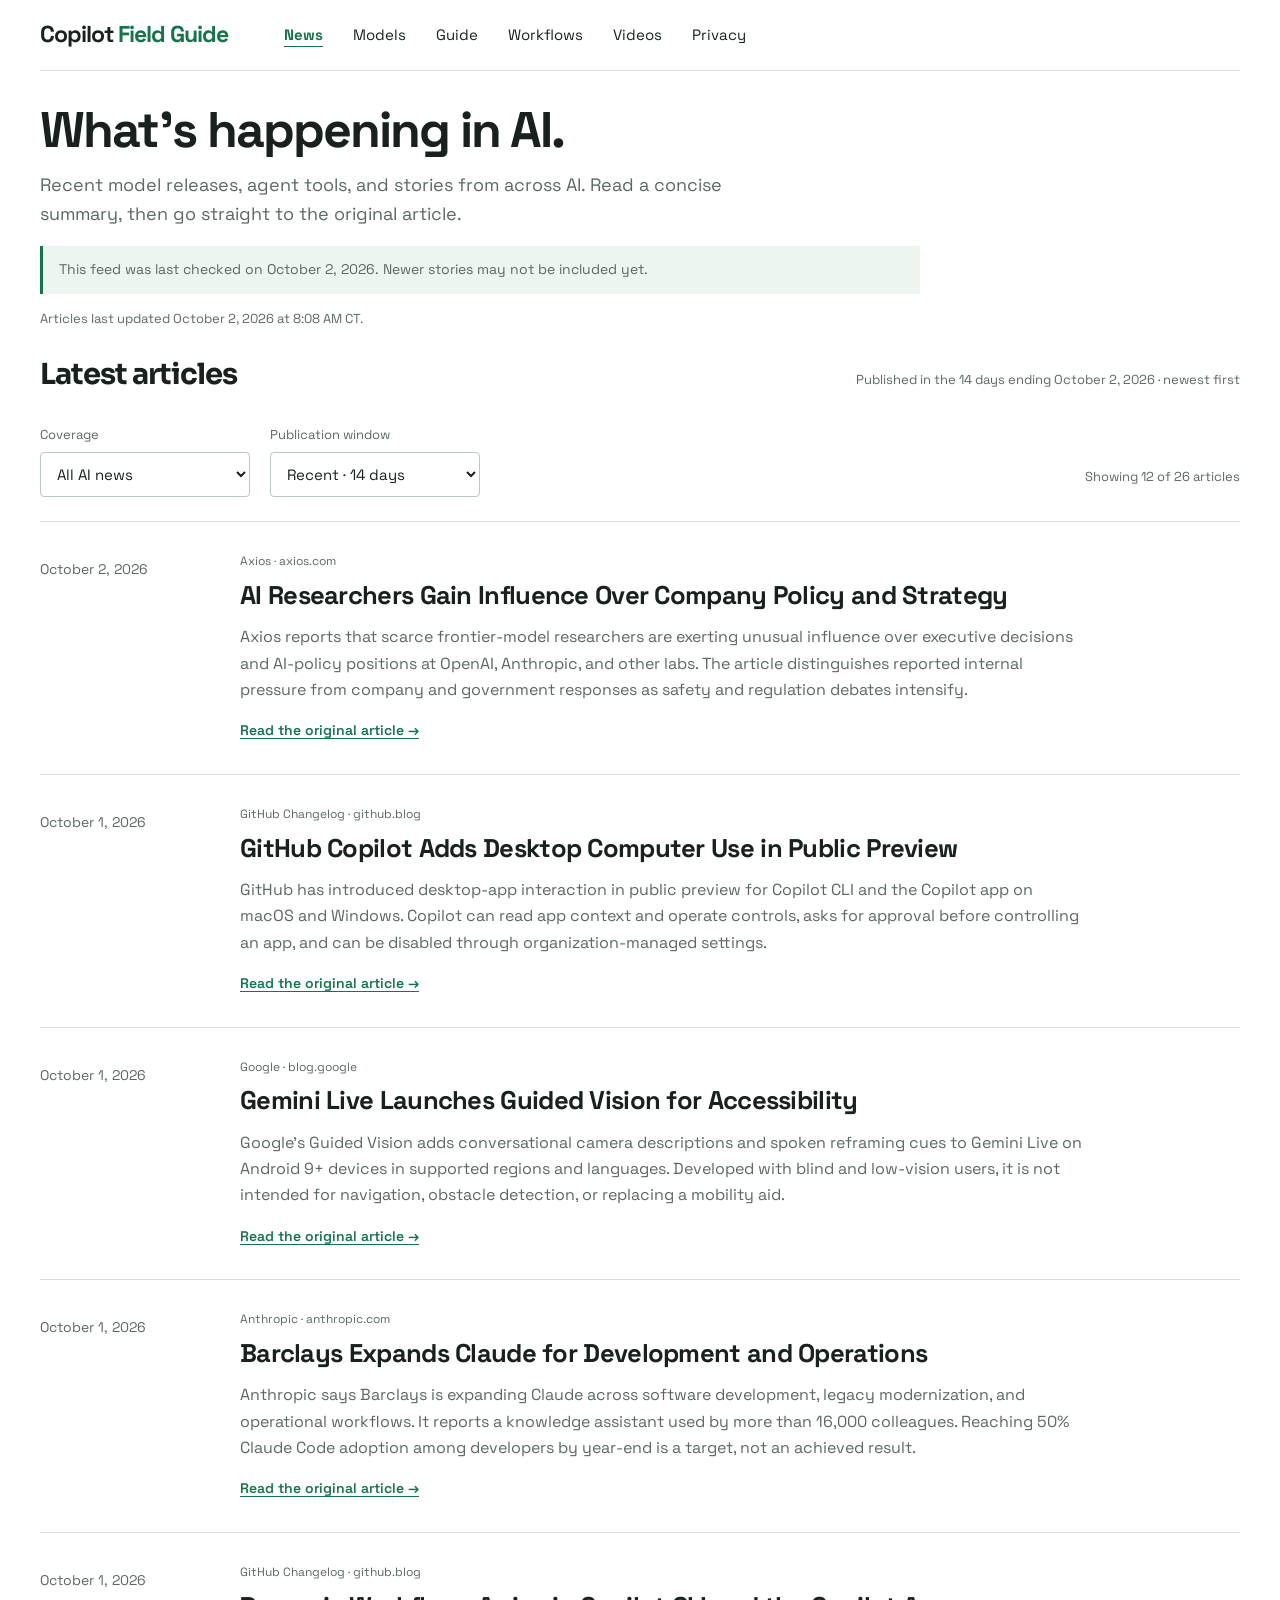
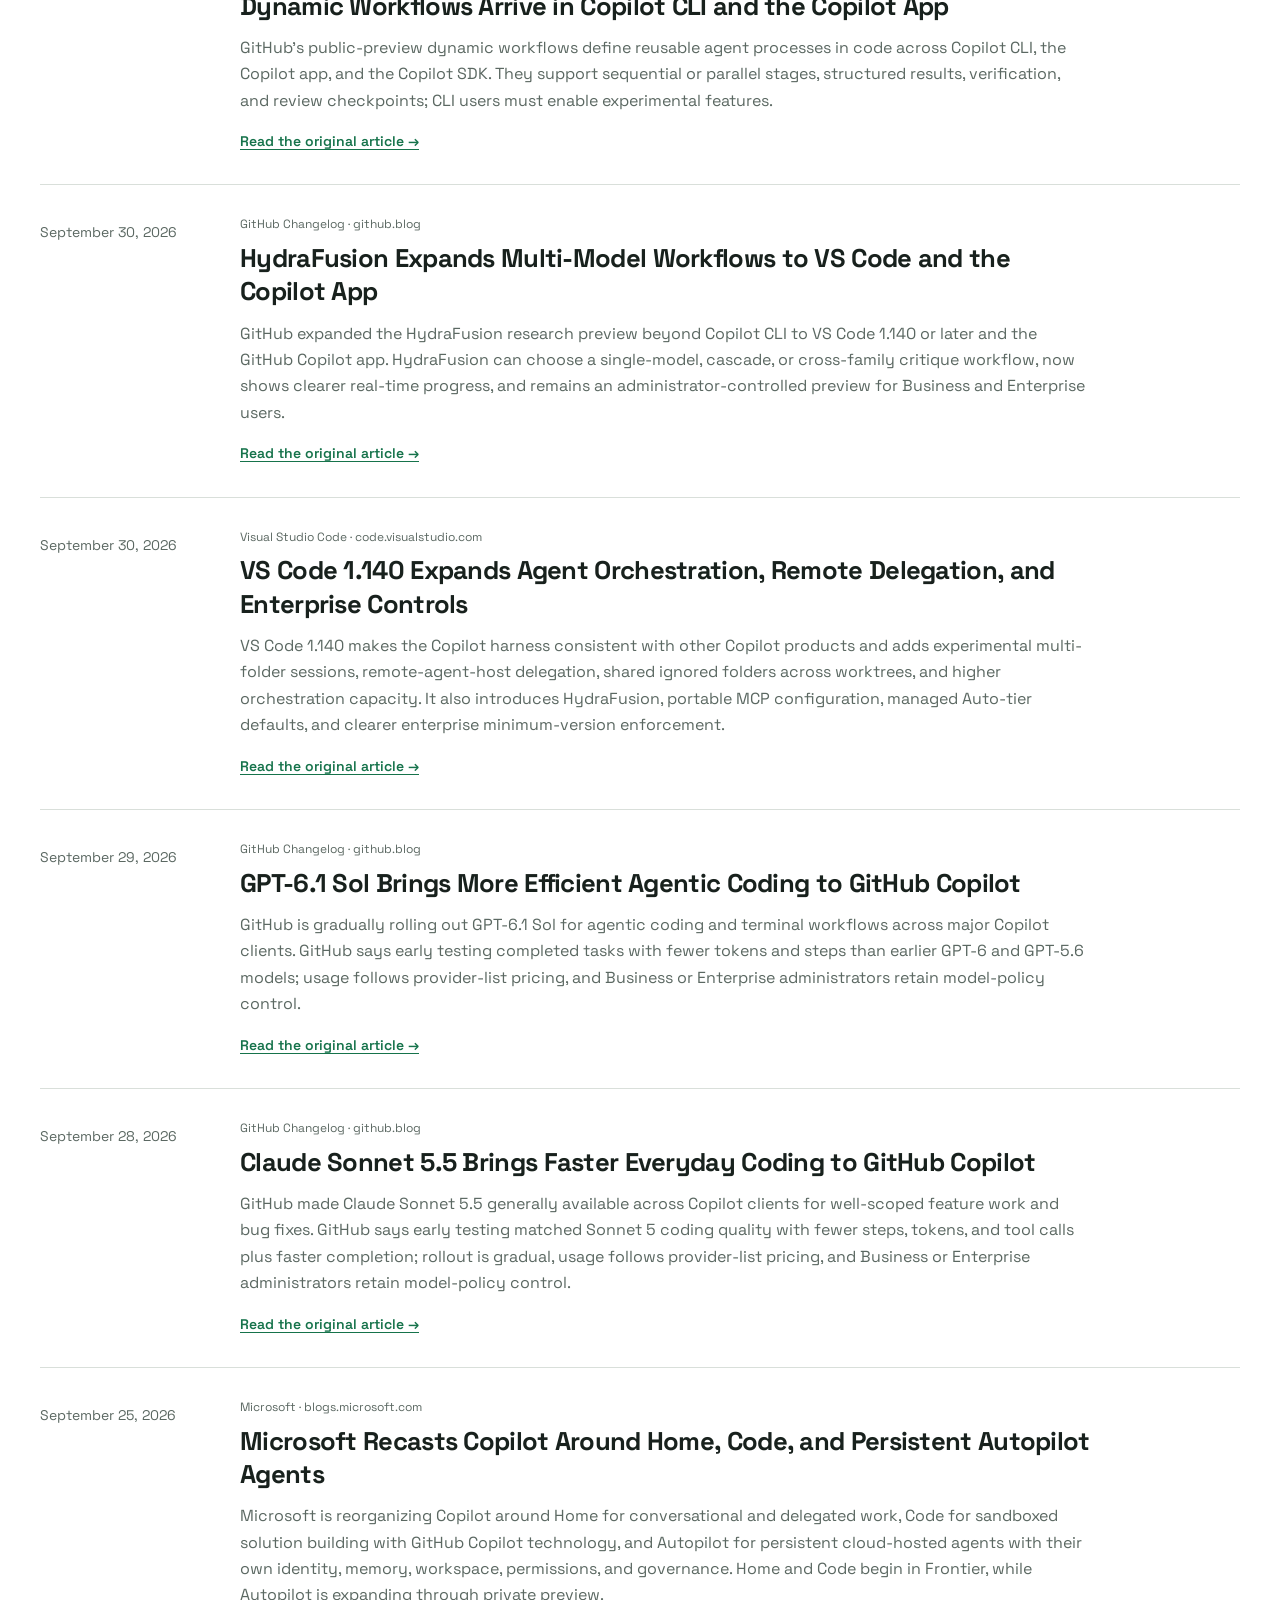
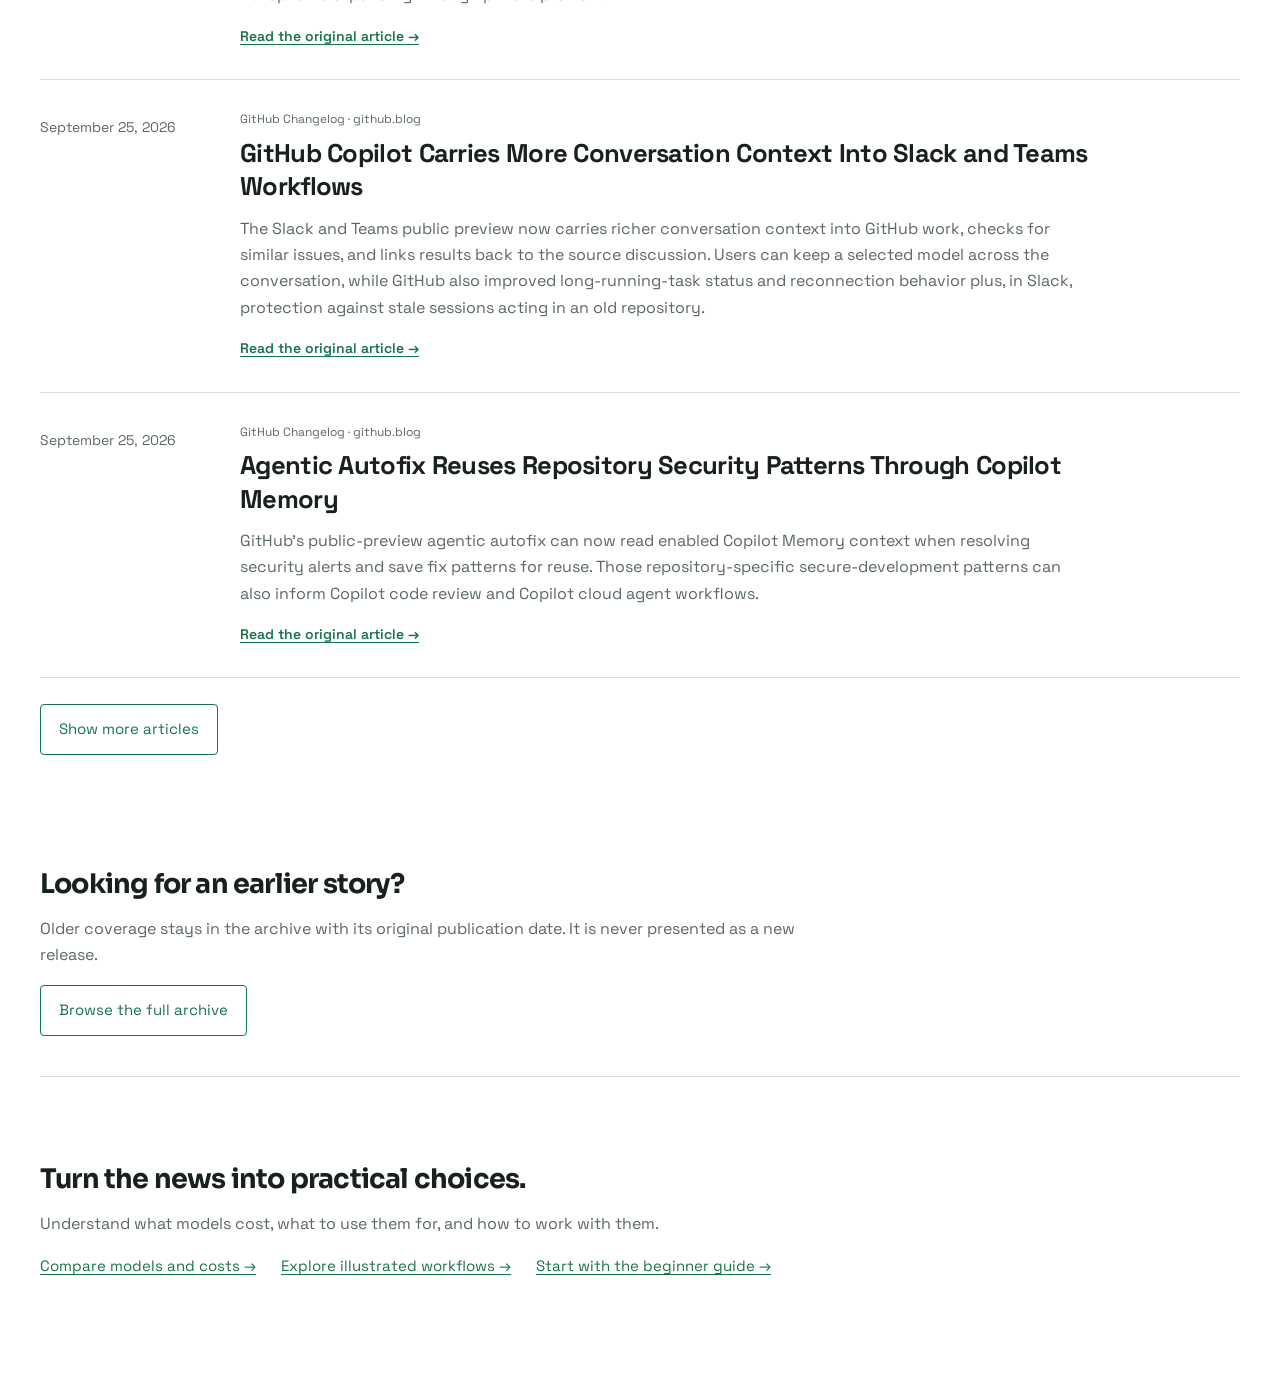
==== commit b7b50eb7: "Make current linked AI news the homepage" ====
--- a/index.html
+++ b/index.html
@@ -1,326 +1,24 @@
 <!doctype html>
 <html lang="en">
-  <head>
-    <meta charset="UTF-8" />
-    <meta name="viewport" content="width=device-width, initial-scale=1.0" />
-    <title>Copilot Field Guide — Learn Models, Costs &amp; Workflows</title>
-    <meta
-      name="description"
-      content="An informational hub for using AI in VS Code. Learn agents and skills, explore practical workflows, compare models, and track AI news from a daily-updated feed."
-    />
-    <link rel="preconnect" href="https://fonts.googleapis.com" />
-    <link rel="preconnect" href="https://fonts.gstatic.com" crossorigin />
-    <link
-      href="https://fonts.googleapis.com/css2?family=Space+Grotesk:wght@400;500;700&family=Sora:wght@500;700&display=swap"
-      rel="stylesheet"
-    />
-    <link rel="stylesheet" href="styles.css" />
-    <link rel="stylesheet" href="field-guide.css" />
-    <link rel="stylesheet" href="model-lab.css" />
-  </head>
-  <body>
-<nav class="field-nav" aria-label="Main navigation"><a class="field-brand" href="index.html">Copilot <span>Field Guide</span></a><div><a href="models.html">Models</a><a href="guide.html">Guide</a><a href="news.html">News</a><a href="videos.html">Videos</a><a href="enterprise-privacy.html">Privacy</a></div></nav>
-    <div class="background-glow" aria-hidden="true"></div>
-
-<main class="page learning-page"><section class="learning-hero" aria-labelledby="page-title"><header class="hero"><h1 id="page-title">Learn the models.<br>Spend wisely.</h1><p class="hero-copy">Use a strong model to plan. Use a lean model to build. Know when to switch.</p><div class="hero-actions"><a class="hero-guide-link" href="#model-lab">Find your model <span aria-hidden="true">→</span></a><a class="hero-guide-link hero-guide-link-secondary" href="news.html">Explore the news</a></div></header><aside class="hero-chart" aria-label="Illustrative workflow comparison"><h2>One task. Two approaches.</h2><p>Strong model throughout</p><div class="bar-track"><div class="bar-fill neutral" style="width:100%"></div></div><p>Plan + lean build</p><div class="bar-track"><div class="bar-fill" style="width:20.8333%"></div></div><p class="chart-note">Illustrative workload. Adjust the assumptions below.</p></aside></section><section class="learning-section" id="model-lab" aria-labelledby="workflow-heading"><h2 id="workflow-heading">Give each model the right job.</h2><p class="section-intro">A starting strategy, not a rule: spend more where judgment matters and less where the steps are clear.</p><div class="workflow-rail"><article><span class="step-number">01</span><h3>Plan</h3><p>Use GPT-6.1 Sol or another stronger model to clarify goals, compare approaches, and write testable steps.</p><small>Deliverable: a bounded plan + acceptance checks.</small></article><article><span class="step-number">02</span><h3>Build</h3><p>Try GPT-6 Luna for focused edits, documentation, and implementation against that plan.</p><small>Deliverable: small changes + passing checks.</small></article><article><span class="step-number">03</span><h3>Review</h3><p>Use a stronger model for risky decisions or unresolved failures. Verify results with tests and human judgment.</p><small>Escalate when the same failure repeats.</small></article></div><details class="handoff"><summary>What should I hand to the cheaper model?</summary><p>Give it the goal, relevant files, the agreed approach, constraints, and commands or checks that prove success. Work in small steps. Ask it to stop and report a blocker instead of guessing.</p><blockquote>“Implement step 2 of this plan. Keep the public API unchanged. Run the listed checks. If the assumptions fail, explain what you found before changing the approach.”</blockquote><p>Switch models in the Copilot model picker. Preserve the plan and relevant context when starting a new conversation; switching alone does not guarantee an effective handoff.</p></details></section>
-<section class="learning-section" aria-labelledby="task-heading"><div class="section-heading"><div><h2 id="task-heading">Start with the task.</h2><p class="section-intro">Choose a situation to see a practical starting point.</p></div><label class="task-control">What are you doing?<select id="task-choice"><option value="edit">A small, well-defined edit</option><option value="feature">A feature across several files</option><option value="debug">A bug with an unclear cause</option><option value="risk">Security, payments, or a migration</option><option value="docs">Documentation from known sources</option></select></label></div><div class="task-answer" id="task-answer" aria-live="polite"></div><p class="chart-note">These are editorial recommendations, not model benchmarks. Judge the actual result, not the model’s confidence.</p></section>
-<section class="learning-section" aria-labelledby="price-heading"><div class="section-heading"><div><h2 id="price-heading">Same tokens. Different price.</h2><p class="section-intro">20,000 uncached input tokens + 4,000 output tokens, at standard rates.</p></div><span class="date-note">Prices checked October 1, 2026</span></div><div class="price-chart" id="price-chart" aria-label="Usage price comparison"></div><div class="price-axis" aria-hidden="true"><span>$0</span><span>$0.10</span><span>$0.20</span><span>$0.30</span><span>$0.40</span></div><p class="chart-note">Linear scale, $0 to $0.400. Gemini 3.8 Flash uses its promotional rate through December 31, 2026. This compares prices for equal tokens, not quality or cost per successful task. Input tokens are what you send; output tokens are what the model generates, including billed reasoning.</p><p class="source-note"><a href="https://docs.github.com/en/copilot/reference/copilot-billing/models-and-pricing" target="_blank" rel="noopener">GitHub’s official rates</a> · AI-credit billing: 1 credit = $0.01. Subscription fees, included allowances, caching, and long-context tiers are excluded here. Availability depends on your plan, client, and organization policy. Legacy annual request-based plans differ.</p></section>
-<section class="learning-section" id="cost-calculator" aria-labelledby="cost-heading"><h2 id="cost-heading">Make the tradeoff visible.</h2><p class="section-intro">Adjust the work. See what model switching could save.</p><div class="cost-lab"><form class="lab-controls" id="cost-form"><h3>Adjust the assumptions.</h3><label>Strong model<select id="strong-model"><option value="sol">GPT-6.1 Sol</option><option value="sonnet">Claude Sonnet 5.5</option><option value="opus">Claude Opus 5.5</option><option value="astra">GPT-6 Astra</option></select></label><label>Build steps <output id="steps-value">10</output><input id="build-steps" type="range" min="1" max="50" value="10"></label><div class="token-fields"><label>Input tokens per step<input id="input-tokens" type="number" min="0" max="272000" step="1000" value="10000" required></label><label>Output tokens per step<input id="output-tokens" type="number" min="0" max="100000" step="1000" value="2000" required></label></div><label>Strong planning + review steps<input id="strong-steps" type="number" min="0" max="20" value="2" required></label><label>Luna output / reasoning overhead <output id="effort-value">1×</output><input id="luna-overhead" type="range" min="1" max="20" step="0.5" value="1"></label><label>Luna extra attempts <output id="retry-value">0%</output><input id="luna-retries" type="range" min="0" max="300" step="10" value="0"></label><p class="chart-note">Overhead is your assumption, not a fixed “High” multiplier. Higher thinking effort can consume more tokens. Extra attempts repeat both input and output.</p><button class="reset-button" type="reset">Reset example</button></form><div class="lab-results"><h3>Estimated usage cost</h3><div class="cost-bar-row"><div><span id="all-label">Sol for every step</span><strong id="all-cost">$0.480</strong></div><div class="bar-track"><div class="bar-fill neutral" id="all-bar"></div></div></div><div class="cost-bar-row"><div><span id="mixed-label">Sol plan + Luna build</span><strong id="mixed-cost">$0.100</strong></div><div class="bar-track"><div class="bar-fill" id="mixed-bar"></div></div></div><div class="savings" aria-live="polite"><strong id="savings-number">79%</strong><span id="savings-text">less estimated usage cost</span></div><p class="estimate-note">Illustrative estimate, not a benchmark. Both routes include the same planning + review steps. Every step uses the token counts you enter; real steps vary.</p><details><summary>See the calculation</summary><p id="formula"></p><p>Cost = (input tokens × input rate + output tokens × output rate) ÷ 1,000,000. No cache reads or writes. Standard tier only; per-step input is capped at 272K. Dollars show usage value, not necessarily an extra charge on your bill.</p></details><p class="source-note"><a href="https://code.visualstudio.com/docs/agent-customization/language-models" target="_blank" rel="noopener">How thinking effort affects usage</a></p></div></div></section>
-<section class="learning-section effort-lesson"><h2>“High” is a setting. Success is the goal.</h2><div class="lesson-columns"><p>Start with Luna on a bounded task. If your client offers thinking effort, try a higher setting when deeper reasoning is useful. There is no published universal conversion from “High” to a fixed cost.</p><p>Check the result. If it repeats a failed approach, misses constraints, or needs architectural judgment, pause and switch. A cheap attempt that never finishes is not an efficient workflow.</p></div><p class="source-note">Read more: <a href="https://docs.github.com/en/copilot/reference/ai-models/model-comparison" target="_blank" rel="noopener">GitHub’s model comparison</a> · <a href="models.html#model-table">Full pricing reference</a></p></section><section class="learning-section news-sidebar" aria-labelledby="latest-news-heading"><div class="news-sidebar-head"><div class="section-heading"><h2 id="latest-news-heading">Keep up. Keep building.</h2><a href="news.html">See all news →</a></div></div><div class="latest-news-list" id="latest-news-list" role="list"></div></section>      <!-- ── Use Cases Panel ──────────────────────────────── -->
-      <section class="panel reveal" id="use-cases" aria-labelledby="use-cases-heading">
-        <div class="panel-head">
-          <p class="eyebrow">Workflow Patterns</p>
-          <h2 id="use-cases-heading">Real AI Workflows</h2>
-          <p>Capture practical ways your team is using agents, skills, and AI-assisted tooling inside VS Code.</p>
-        </div>
-
-        <div class="use-cases-list">
-          <details class="use-case-item">
-            <summary>
-              <span class="use-case-title">RAG-style Log Troubleshooting Agent Using a Reference Folder</span>
-              <span class="use-case-tag">Agent + Skills</span>
-            </summary>
-            <div class="use-case-body">
-              <p>
-                Build a dedicated Copilot agent that uses a reference folder of documentation you choose and can alter,
-                incident notes, and snippets of common issues to troubleshoot new logs faster with retrieval-style context.
-              </p>
-
-              <h3>How To Set It Up</h3>
-              <ol class="use-case-steps">
-                <li>Create a <code>reference/</code> folder with the exact reference documents you want it to use, known error signatures, and resolution notes.</li>
-                <li>Add a custom <code>.agent.md</code> focused on troubleshooting and root-cause analysis.</li>
-                <li>Create one or more <code>SKILL.md</code> files for parsing logs, matching patterns, and proposing fixes.</li>
-                <li>Attach those skills to the agent so it consistently follows your triage workflow.</li>
-                <li>Prompt the agent with new logs and ask it to compare against the reference folder before recommending actions.</li>
-
-              </ol>
-
-              <h3>Why This Works Well</h3>
-              <ul class="use-case-points">
-                <li>Keeps the agent focused, and if you add limits to the tools it can't attempt any rewrites.</li>
-                <li>Reduces repeated manual searching across old tickets and files.</li>
-                <li>You are able to prompt it to ensure the responses it gives meet your standards to reduce edits before passing information along, and to speed checking the results</li>
-                <li>You can ask for it to find links to the information in the documentation to support its answers</li>
-              </ul>
-
-              <h3>Copilot Build Assist</h3>
-              <p>
-                Copilot can help generate both the agent and skills: ask it to scaffold your
-                <code>.agent.md</code>, draft <code>SKILL.md</code> instructions, and refine prompts for better
-                troubleshooting output over time.
-              </p>
-              <p>
-                <strong>Tip:</strong> Use Copilot and explain what you want the agent to focus on. After it writes the
-                agent for you, ask Copilot if there are any useful skills it sees that might help the agent
-                function better. It is amazing what it can come up with to help itself improve.
-              </p>
-            </div>
-          </details>
-
-          <details class="use-case-item">
-            <summary>
-              <span class="use-case-title">Improving Reference Materials Efficiency for the Agent</span>
-              <span class="use-case-tag">Optimization</span>
-            </summary>
-            <div class="use-case-body">
-              <p>
-                You can take the reference folder you created, and prompt the agent to go through the files and restructure them for its efficiency. Create new documents to document types that are more efficient, and rename or reorganize to improve retrieval, and use less tokens. This is a great way to optimize the agent's performance without changing the underlying code of the agent or skills, just by improving the materials it uses to reference.
-              </p>
-              <br />
-              <p>
-                <strong>Tip:</strong> Make sure you tell the agent not to 'rewrite' the information, but to only restructure it. You don't want to lose any of the important information, just make it more efficient for the agent to reference.
-              </p>
-            </div>
-          </details>
-        </div>
-      </section>
-
-      <!-- ── Overview Panel ─────────────────────────────────── -->
-      <section class="panel reveal" id="overview" aria-labelledby="overview-heading">
-        <div class="panel-head">
-          <p class="eyebrow">Core Concepts</p>
-          <h2 id="overview-heading">Agents and Skills at a Glance</h2>
-          <p>These are the reusable building blocks behind more advanced AI workflows in VS Code.</p>
-        </div>
-        <div class="overview-grid">
-          <div class="overview-card">
-            <h3>
-              <span class="overview-icon" aria-hidden="true">&#x1F916;</span>
-              Agents
-            </h3>
-            <ul class="overview-list">
-              <li>Autonomous coding assistants that work directly on GitHub issues</li>
-              <li>Defined via <code>.agent.md</code> files in your repository</li>
-              <li>Open pull requests with proposed changes for team review</li>
-              <li>Customizable with specialized instructions and attached skills</li>
-            </ul>
-          </div>
-          <div class="overview-card">
-            <h3>
-              <span class="overview-icon" aria-hidden="true">&#x2699;&#xFE0F;</span>
-              Skills
-            </h3>
-            <ul class="overview-list">
-              <li>Reusable instruction sets written in <code>SKILL.md</code> format</li>
-              <li>Stored in <code>.github/skills/</code> (project) or <code>~/.copilot/skills/</code> (personal)</li>
-              <li>Attach to agents to give them specialized capabilities</li>
-              <li>Shareable across repositories and team members</li>
-            </ul>
-          </div>
-        </div>
-      </section>
-
-      <!-- ── AI in VS Code Panel ───────────────────────────── -->
-      <section class="panel reveal" id="ai-in-vscode" aria-labelledby="ai-vscode-heading">
-        <div class="panel-head">
-          <p class="eyebrow">In Practice</p>
-          <h2 id="ai-vscode-heading">Using AI in VS Code</h2>
-          <p>A strong setup balances quick chat loops, deeper agent execution, and repeatable automation.</p>
-        </div>
-        <div class="workflow-grid">
-          <article class="workflow-card">
-            <h3>Interactive Help</h3>
-            <p>Use chat for quick explanations, code edits, documentation lookup, and small in-context fixes without leaving the editor.</p>
-          </article>
-          <article class="workflow-card">
-            <h3>Agentic Execution</h3>
-            <p>Use agent mode when a task spans multiple files, needs terminal commands, or requires validation rather than one-shot suggestions.</p>
-          </article>
-          <article class="workflow-card">
-            <h3>Repeatable Automation</h3>
-            <p>Keep recurring content in a standalone data file so scheduled jobs can update the feed without rewriting page layout or UI logic.</p>
-            <p class="workflow-note">This site now uses <code>news-feed.js</code> for that pattern.</p>
-          </article>
-        </div>
-      </section>
-
-      <!-- ── Getting Started Panel ──────────────────────────── -->
-      <section class="panel reveal" id="getting-started" aria-labelledby="gs-heading">
-        <div class="panel-head">
-          <p class="eyebrow">Learning Path</p>
-          <h2 id="gs-heading">Getting Started</h2>
-          <p>Follow these steps to go from zero to productive with AI in VS Code.</p>
-        </div>
-        <div class="steps-timeline">
-
-          <div class="step-card">
-            <span class="step-number">1</span>
-            <div class="step-body">
-              <h3>Understand the Basics</h3>
-              <p>Learn what agent skills are and how they fit into the Copilot ecosystem.</p>
-              <a class="step-link" href="https://docs.github.com/en/copilot/concepts/agents/about-agent-skills" target="_blank" rel="noreferrer noopener">
-                About Agent Skills <span aria-hidden="true">↗</span>
-              </a>
-            </div>
-          </div>
-
-          <div class="step-card">
-            <span class="step-number">2</span>
-            <div class="step-body">
-              <h3>Try Agent Mode</h3>
-              <p>Get hands-on with agent mode through a guided Microsoft Learn tutorial.</p>
-              <a class="step-link" href="https://learn.microsoft.com/en-us/training/modules/github-copilot-agent-mode/" target="_blank" rel="noreferrer noopener">
-                Building Apps with Agent Mode <span aria-hidden="true">↗</span>
-              </a>
-            </div>
-          </div>
-
-          <div class="step-card">
-            <span class="step-number">3</span>
-            <div class="step-body">
-              <h3>Create Your First Custom Agent</h3>
-              <p>Define a specialized agent with its own identity and instructions.</p>
-              <a class="step-link" href="https://docs.github.com/en/copilot/how-tos/use-copilot-agents/coding-agent/create-custom-agents" target="_blank" rel="noreferrer noopener">
-                Creating Custom Agents <span aria-hidden="true">↗</span>
-              </a>
-            </div>
-          </div>
-
-          <div class="step-card">
-            <span class="step-number">4</span>
-            <div class="step-body">
-              <h3>Build Reusable Skills</h3>
-              <p>Create SKILL.md files that give agents specialized capabilities your whole team can use.</p>
-              <a class="step-link" href="https://docs.github.com/en/copilot/how-tos/use-copilot-agents/coding-agent/create-skills" target="_blank" rel="noreferrer noopener">
-                Creating Agent Skills <span aria-hidden="true">↗</span>
-              </a>
-            </div>
-          </div>
-
-          <div class="step-card">
-            <span class="step-number">5</span>
-            <div class="step-body">
-              <h3>Master Best Practices</h3>
-              <p>Learn proven patterns from 2,500+ repositories and official GitHub guidance.</p>
-              <a class="step-link" href="https://docs.github.com/copilot/how-tos/agents/copilot-coding-agent/best-practices-for-using-copilot-to-work-on-tasks" target="_blank" rel="noreferrer noopener">
-                Best Practices <span aria-hidden="true">↗</span>
-              </a>
-              <a class="step-link" href="https://github.blog/ai-and-ml/github-copilot/how-to-write-a-great-agents-md-lessons-from-over-2500-repositories/" target="_blank" rel="noreferrer noopener">
-                How to Write a Great agents.md <span aria-hidden="true">↗</span>
-              </a>
-            </div>
-          </div>
-
-        </div>
-      </section>
-
-      <!-- ── Quick Reference Panel ──────────────────────────── -->
-      <section class="panel reveal" id="quick-ref" aria-labelledby="qr-heading">
-        <div class="panel-head">
-          <p class="eyebrow">Cheat Sheet</p>
-          <h2 id="qr-heading">Key Files &amp; Locations</h2>
-        </div>
-        <div class="ref-grid">
-          <div class="ref-item">
-            <code class="ref-file">.agent.md</code>
-            <span class="ref-desc">Custom agent definition file — identity, instructions, and skill attachments</span>
-          </div>
-          <div class="ref-item">
-            <code class="ref-file">SKILL.md</code>
-            <span class="ref-desc">Skill instruction file — reusable capability definitions</span>
-          </div>
-          <div class="ref-item">
-            <code class="ref-file">copilot-instructions.md</code>
-            <span class="ref-desc">Repo-wide Copilot instructions — applies to all agents</span>
-          </div>
-          <div class="ref-item">
-            <code class="ref-file">.github/skills/</code>
-            <span class="ref-desc">Project-level skills directory — shared with the team via repo</span>
-          </div>
-          <div class="ref-item">
-            <code class="ref-file">~/.copilot/skills/</code>
-            <span class="ref-desc">Personal skills directory — your private skill library</span>
-          </div>
-          <div class="ref-item">
-            <code class="ref-file">news-feed.js</code>
-            <span class="ref-desc">Shared AI news data source — update this file to refresh both the homepage snapshot and the full tracker</span>
-          </div>
-        </div>
-      </section>
-
-      <!-- ── Models Panel ──────────────────────────────────── -->
-      <section class="panel reveal" id="models" aria-labelledby="models-heading">
-        <div class="panel-head">
-          <p class="eyebrow">Model Guide</p>
-          <h2 id="models-heading">Go Deeper in the Model Guide</h2>
-          <p>
-            The model table is now a dedicated reference with current Copilot multipliers, task fit,
-            and recommended model flows for planning, implementation, review, and quick edits.
-          </p>
-        </div>
-        <div class="model-preview-grid">
-          <article class="model-preview-card">
-            <h3>Cost-aware model table</h3>
-            <p>Compare selected models, token rates, availability notes, and suggested starting points.</p>
-          </article>
-          <article class="model-preview-card">
-            <h3>Task recommendations</h3>
-            <p>Pick a practical flow for planning, implementation, debugging, refactoring, docs, visual work, and low-cost loops.</p>
-          </article>
-          <article class="model-preview-card">
-            <h3>Official-source notes</h3>
-            <p>Includes GitHub's current model, billing, and auto-selection caveats so the guide is easier to maintain.</p>
-          </article>
-        </div>
-        <div class="legend-info">
-          <p>
-            <strong>Open the full guide:</strong>
-            <a href="models.html">GitHub Copilot Model Guide</a>
-          </p>
-        </div>
-      </section>
-
-      <!-- ── Resource Library (existing) ────────────────────── -->
-      <section class="panel reveal" id="resources" aria-labelledby="resource-list-heading">
-        <div class="panel-head">
-          <p class="eyebrow">Deep Dive</p>
-          <h2 id="resource-list-heading">AI in VS Code Library</h2>
-          <p>Curated docs, tutorials, repositories, and reference material for agents, skills, extensions, and related AI workflows.</p>
-          <div class="filter-bar" id="filter-bar" role="tablist" aria-label="Filter by category"></div>
-        </div>
-        <div id="resource-grid" role="list"></div>
-      </section>
-
-    </main>
-
-    <template id="resource-card-template">
-      <article class="resource-card" role="listitem">
-        <div class="card-top">
-          <span class="chip"></span>
-          <span class="source"></span>
-        </div>
-        <h3></h3>
-        <p class="note"></p>
-        <div class="card-actions">
-          <a class="visit-link" target="_blank" rel="noreferrer noopener">Visit resource</a>
-        </div>
-      </article>
-    </template>
-
-      <script src="news-feed.js"></script>
-      <script src="news-updates.js"></script>
-      <script src="script.js"></script>
-  <script src="model-lab.js"></script>
-  </body>
-</html>
+<head>
+<meta charset="UTF-8"><meta name="viewport" content="width=device-width, initial-scale=1.0">
+<title>Latest AI News — Copilot Field Guide</title>
+<meta name="description" content="Recent AI news with publication dates, concise summaries, and direct links to original articles. Explore model releases, agents, tools, and the broader AI ecosystem.">
+<link rel="preconnect" href="https://fonts.googleapis.com"><link rel="preconnect" href="https://fonts.gstatic.com" crossorigin>
+<link href="https://fonts.googleapis.com/css2?family=Space+Grotesk:wght@400;500;700&family=Sora:wght@500;700&display=swap" rel="stylesheet">
+<link rel="stylesheet" href="styles.css"><link rel="stylesheet" href="field-guide.css"><link rel="stylesheet" href="model-lab.css"><link rel="stylesheet" href="news-page.css">
+</head><body>
+<nav class="field-nav" aria-label="Main navigation"><a class="field-brand" href="index.html">Copilot <span>Field Guide</span></a><div><a href="index.html" aria-current="page">News</a><a href="models.html">Models</a><a href="guide.html">Guide</a><a href="learning.html">Workflows</a><a href="videos.html">Videos</a><a href="enterprise-privacy.html">Privacy</a></div></nav>
+<main class="page news-layout news-first">
+<header class="hero"><h1>What’s happening in AI.</h1><p class="hero-copy">Recent model releases, agent tools, and stories from across AI. Read a concise summary, then go straight to the original article.</p></header>
+<section id="top-stories" aria-labelledby="latest-heading">
+<div class="news-desk-heading"><h2 id="latest-heading">Latest articles</h2><p id="news-window-note" class="chart-note"></p></div>
+<form class="news-reader-filters" aria-label="Filter news articles"><label>Coverage<select id="news-category"><option value="all">All AI news</option><option value="new-models">Models</option><option value="ai-general-news">AI tools &amp; industry</option><option value="mythos-news">Mythos &amp; security</option></select></label><label>Publication window<select id="news-window"><option value="14">Recent · 14 days</option><option value="30">Past 30 days</option><option value="all">Full archive</option></select></label><p id="news-result-count" role="status"></p></form>
+<div id="news-current-list" class="news-article-list" role="list"></div><button id="news-load-more" class="reset-button" type="button">Show more articles</button>
+<noscript><p>Enable JavaScript to browse this feed. You can also read the <a href="https://github.blog/changelog/">GitHub Changelog</a>, <a href="https://openai.com/news/">OpenAI News</a>, and <a href="https://www.anthropic.com/news">Anthropic Newsroom</a> directly.</p></noscript>
+</section>
+<section class="news-archive-link" id="archive"><h2>Looking for an earlier story?</h2><p>Older coverage stays in the archive with its original publication date. It is never presented as a new release.</p><button id="news-open-archive" class="reset-button" type="button">Browse the full archive</button></section>
+<section class="news-learning-links"><h2>Turn the news into practical choices.</h2><p>Understand what models cost, what to use them for, and how to work with them.</p><div><a href="models.html">Compare models and costs →</a><a href="learning.html">Explore illustrated workflows →</a><a href="guide.html">Start with the beginner guide →</a></div></section>
+</main>
+<script src="home-anchors.js"></script><script src="news-feed.js"></script><script src="news-page.js"></script>
+</body></html>
--- a/news-page.css
+++ b/news-page.css
@@ -0,0 +1,5 @@
+.news-first{padding-top:48px}.news-first>.hero{max-width:880px;margin-bottom:40px}.news-first h1{font-family:'Space Grotesk',sans-serif;font-size:clamp(36px,4.4vw,58px);letter-spacing:-2px;max-width:none}.news-first .hero-copy{font-size:19px;line-height:1.6;max-width:64ch;margin-top:18px}.news-first .news-last-updated{font-size:13px;margin-top:14px}.news-desk-heading{display:flex;align-items:baseline;justify-content:space-between;gap:24px}.news-desk-heading h2{font-size:29px;margin:0}.news-reader-filters{display:flex;gap:20px;align-items:end;border-bottom:1px solid #d9dfda;padding:20px 0 24px}.news-reader-filters label{font-size:13px;color:#5b6862;min-width:210px}.news-reader-filters select{font-size:15px}.news-reader-filters p{margin:0 0 10px auto;color:#5b6862;font-size:13px}.news-reader-article{display:grid;grid-template-columns:170px 1fr;gap:30px;border-bottom:1px solid #d9dfda;padding:30px 0}.news-reader-article time{color:#5b6862;font-size:14px;padding-top:6px}.news-reader-source{font-size:12px;color:#5b6862;margin:0 0 7px}.news-reader-article h3{font-family:'Space Grotesk',sans-serif;font-size:clamp(21px,2vw,27px);letter-spacing:-.7px;line-height:1.3;margin:0 0 12px;max-width:50ch}.news-reader-article h3 a{color:#18211d;text-decoration:none}.news-reader-article h3 a:hover{color:#16734b;text-decoration:underline}.news-reader-summary{font-size:16px;line-height:1.65;color:#5b6862;max-width:85ch;margin:0 0 14px}.news-reader-link{font-size:14px;font-weight:600}.news-first #news-load-more{margin:26px 0}.news-first button.reset-button{font-size:15px;padding:12px 18px}.news-archive-link{padding:40px 0;border-bottom:1px solid #d9dfda}.news-archive-link h2,.news-learning-links h2{font-size:27px;letter-spacing:-.8px;margin-bottom:12px}.news-archive-link p,.news-learning-links p{font-size:16px;color:#5b6862;max-width:80ch}.news-learning-links{padding:40px 0}.news-learning-links>div{display:flex;flex-wrap:wrap;gap:25px;font-size:15px}.news-freshness-note{padding:12px 16px;background:#edf5ef;color:#5b6862;font-size:14px;border-left:3px solid #16734b}
+@media(max-width:640px){.news-first{padding-top:32px}.news-desk-heading{display:block}.news-reader-filters{display:grid;grid-template-columns:1fr;gap:12px}.news-reader-filters label{min-width:0}.news-reader-filters p{margin:0}.news-reader-article{grid-template-columns:1fr;gap:8px;padding:26px 0}.news-first .hero-copy{font-size:17px}.news-learning-links>div{flex-direction:column;gap:16px}.news-reader-article h3{font-size:23px}.news-reader-summary{font-size:16px}}
+/* Keep current stories in the opening viewport. */
+.news-first{padding-top:32px;gap:24px}.news-first>.hero{margin-bottom:4px}.news-first h1{font-size:clamp(36px,4vw,50px)}.news-first .hero-copy{font-size:18px;margin-top:14px}.news-first .news-last-updated{margin-bottom:0}.field-nav a[aria-current=page]{color:#16734b;font-weight:700;text-decoration:underline;text-underline-offset:6px}
+@media(max-width:640px){.news-first .hero-copy{font-size:17px}}
